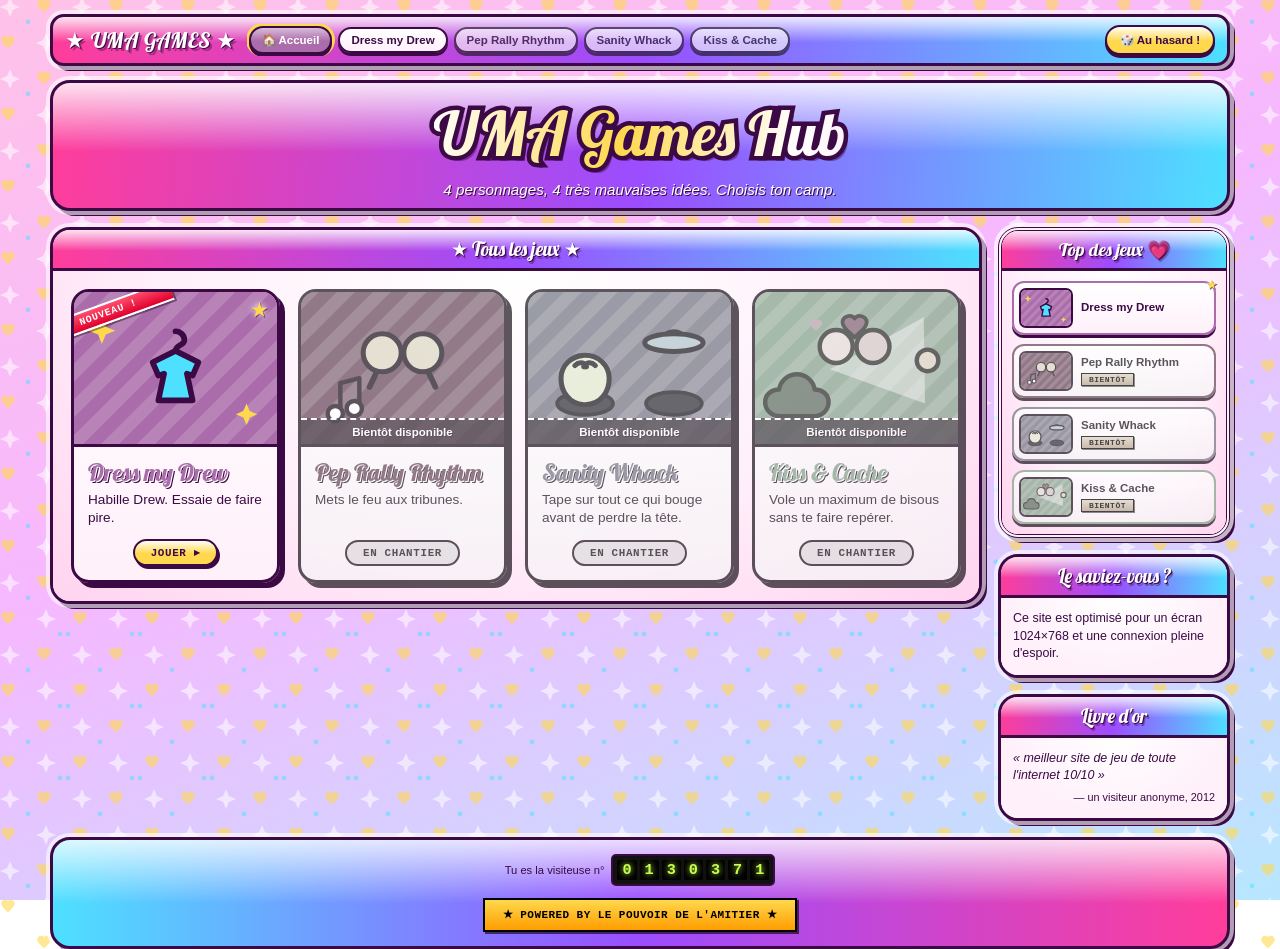
==== index.html @ 9990c2f5 "Construis le hub : portail, navbar, sidebar et DA commune - games-manifest.json à la racine : source" ====
<!DOCTYPE html>
<html lang="fr">
<head>
<meta charset="UTF-8" />
<meta name="viewport" content="width=device-width, initial-scale=1, viewport-fit=cover" />
<title>★ UMA Games Hub ★</title>
<link rel="icon" type="image/svg+xml" href="shared/vignettes/drew.svg" />
<link rel="preconnect" href="https://fonts.googleapis.com" />
<link rel="preconnect" href="https://fonts.gstatic.com" crossorigin />
<link href="https://fonts.googleapis.com/css2?family=Lobster&display=swap" rel="stylesheet" />
<!-- Même DA que les jeux : tout le mobilier vient de shared/ -->
<link rel="stylesheet" href="shared/style-tokens.css" />
<link rel="stylesheet" href="shared/components.css" />
<link rel="stylesheet" href="shared/navbar.css" />
<link rel="stylesheet" href="shared/sidebar.css" />
<link rel="stylesheet" href="style-hub.css" />
</head>
<body>
  <div id="sparkles" aria-hidden="true"></div>

  <!-- Barre de navigation permanente, commune au hub et aux jeux -->
  <div id="navbar"></div>

  <div class="portail">
    <header class="banner portail-hero">
      <h1 class="wordart" data-text="UMA Games Hub"><span>UMA Games Hub</span></h1>
      <p class="tagline">4 personnages, 4 très mauvaises idées. Choisis ton camp.</p>
    </header>

    <div class="portail-corps">
      <main class="portail-principal">
        <section class="bloc">
          <h2 class="bloc-titre">★ Tous les jeux ★</h2>
          <div id="grille-jeux" class="grille-jeux" aria-busy="true">
            <p class="chargement">Chargement des jeux…</p>
          </div>
        </section>
      </main>

      <aside class="portail-cote">
        <!-- Même composant que la colonne des pages de jeu, titre différent -->
        <div id="top-jeux"></div>

        <section class="bloc widget">
          <h2 class="bloc-titre">Le saviez-vous ?</h2>
          <p class="widget-texte" id="anecdote">…</p>
        </section>

        <section class="bloc widget widget-livre-dor">
          <h2 class="bloc-titre">Livre d'or</h2>
          <p class="widget-texte">
            « meilleur site de jeu de toute l'internet 10/10 »<br />
            <span class="widget-signature">— un visiteur anonyme, 2012</span>
          </p>
        </section>
      </aside>
    </div>

    <footer class="portail-pied">
      <div class="footer-compteur">
        <span class="counter-label">Tu es la visiteuse n°</span>
        <span id="counter" class="counter" aria-label="compteur de visites"
              data-cle="uma_hub_visites" data-base="130370" data-chiffres="7"></span>
      </div>
      <div class="badges" aria-hidden="true">
        <span class="badge">★ POWERED BY LE POUVOIR DE L'AMITIER ★</span>
      </div>
    </footer>
  </div>

  <script src="shared/sparkle.js"></script>
  <script src="shared/navbar.js"></script>
  <script src="shared/sidebar.js"></script>
  <script>
    renderNavbar(null, "navbar");
    renderSidebar(null, "top-jeux", { titre: "Top des jeux 💗", retour: false });
  </script>
<script>
/* Le hub ne connaît aucun jeu en dur : tout vient de games-manifest.json,
   la source unique de vérité partagée avec la navbar et la sidebar. */
(function () {
  "use strict";

  const grille = document.getElementById("grille-jeux");

  fetch("games-manifest.json")
    .then((r) => {
      if (!r.ok) throw new Error("HTTP " + r.status);
      return r.json();
    })
    .then(afficheJeux)
    .catch((err) => {
      console.error("[hub] manifest illisible :", err);
      grille.innerHTML =
        '<p class="chargement">Impossible de charger la liste des jeux. ' +
        "Sers le dossier avec un serveur local (python3 -m http.server).</p>";
      grille.removeAttribute("aria-busy");
    });

  function afficheJeux(jeux) {
    grille.innerHTML = "";
    grille.removeAttribute("aria-busy");
    jeux.forEach((jeu, i) => grille.appendChild(carte(jeu, i)));
  }

  function carte(jeu, index) {
    const dispo = jeu.statut === "disponible" && jeu.url;

    /* Un jeu disponible est un lien, un jeu à venir ne l'est pas : pas de href
       bidon ni de clic à intercepter, le navigateur fait le travail. */
    const el = document.createElement(dispo ? "a" : "div");
    el.className = "carte-jeu" + (dispo ? "" : " bientot");
    el.style.setProperty("--accent", jeu.couleur);
    if (dispo) {
      el.href = jeu.url;
    } else {
      el.setAttribute("aria-disabled", "true");
    }

    const cadre = document.createElement("div");
    cadre.className = "carte-vignette";

    const img = document.createElement("img");
    img.src = jeu.vignette;
    img.alt = "";
    img.loading = "lazy";
    cadre.appendChild(img);

    if (dispo) {
      const neuf = document.createElement("span");
      neuf.className = "badge-nouveau";
      neuf.textContent = "NOUVEAU !";
      cadre.appendChild(neuf);
    } else {
      const bientot = document.createElement("span");
      bientot.className = "badge-bientot";
      bientot.textContent = "Bientôt disponible";
      cadre.appendChild(bientot);
    }

    /* Étoiles clignotantes, décalées d'une carte à l'autre pour éviter
       l'effet « guirlande synchronisée ». */
    const etoile = document.createElement("span");
    etoile.className = "etoile";
    etoile.setAttribute("aria-hidden", "true");
    etoile.textContent = "★";
    etoile.style.animationDelay = index * 0.35 + "s";
    cadre.appendChild(etoile);

    const corps = document.createElement("div");
    corps.className = "carte-corps";

    const titre = document.createElement("h3");
    titre.className = "carte-titre";
    titre.textContent = jeu.titre;

    const desc = document.createElement("p");
    desc.className = "carte-desc";
    desc.textContent = jeu.description;

    const cta = document.createElement("span");
    cta.className = "carte-cta";
    cta.textContent = dispo ? "JOUER ▸" : "EN CHANTIER";

    corps.append(titre, desc, cta);
    el.append(cadre, corps);
    return el;
  }

  /* Petit gadget d'ambiance : une anecdote au hasard à chaque visite. */
  const ANECDOTES = [
    "Ce site est optimisé pour un écran 1024×768 et une connexion pleine d'espoir.",
    "Aucun aigle n'a été blessé pendant la fabrication de ce portail.",
    "Les 3 jeux en chantier arrivent bientôt. « Bientôt » est une notion souple.",
    "Astuce : le bouton « Au hasard ! » ne t'enverra jamais vers un jeu pas fini.",
    "Meilleur score du staff : personne ne s'en souvient, mais c'était énorme.",
  ];
  document.getElementById("anecdote").textContent =
    ANECDOTES[Math.floor(Math.random() * ANECDOTES.length)];
})();
</script>
</body>
</html>
---- shared/style-tokens.css ----
/* =========================================================
   DA commune du portail — variables partagées
   La référence visuelle est le jeu de Drew (« jeux de filles » 2012 :
   dégradés flashy, encre violette, ombres portées dures, Comic Sans).
   Tout le hub et tous les jeux partent de ces valeurs ; un jeu ne
   redéfinit ici que son --accent, via une classe sur <body>.
   ========================================================= */

:root {
  /* Couleurs d'accent par personnage (reprises du LORE.md) */
  --accent-drew: #aa6caa;
  --accent-glinda: #e91e8c;
  --accent-eoghan: #00d435;
  --accent-elias: #6672d0;

  /* Accent par défaut (thème neutre du hub) */
  --accent: var(--accent-drew);

  /* --- Palette rétro 2012 commune -------------------------------------- */
  --bonbon: #ff3d9a;        /* rose bonbon, couleur signature */
  --bonbon-clair: #ff8ac4;
  --barbe: #ffd3ef;         /* barbe à papa */
  --lilas: #9b4dff;
  --lilas-clair: #c9a3ff;
  --piscine: #4de0ff;
  --citron: #c6ff4d;
  --or: #ffd84d;
  --encre-clair: #5c1c6b;

  /* Rôles génériques : c'est ce que les composants partagés utilisent */
  --text-color: #3b0a45;    /* l'encre violette de tous les traits */
  --shadow-color: #3b0a45;
  --panel-bg: #fff0fa;      /* fond des panneaux, rose très pâle */
  --page-bg: linear-gradient(160deg, #ffc2e8 0%, #f6b8ff 45%, #b8e7ff 100%);

  /* Typo */
  --font-title: "Comic Sans MS", "Comic Sans", "Chalkboard SE", cursive, sans-serif;
  --font-deco: "Lobster", "Segoe Script", "Brush Script MT", cursive;
  --font-chiffres: "Courier New", Courier, monospace;

  /* Rythme visuel */
  --radius-panel: 18px;
  --radius-button: 999px;
  --border-thick: 3px;
  --trait: var(--border-thick) solid var(--text-color);
  --ombre-dure: 5px 5px 0 var(--shadow-color);
}

/* Chaque page de jeu surcharge juste --accent (et éventuellement le fond)
   en ajoutant une classe sur <body>, ex: <body class="theme-glinda"> */
body.theme-drew   { --accent: var(--accent-drew); }
body.theme-glinda { --accent: var(--accent-glinda); }
body.theme-eoghan { --accent: var(--accent-eoghan); }
body.theme-elias  { --accent: var(--accent-elias); }
---- shared/components.css ----
/* =========================================================
   Composants partagés du portail — À importer APRÈS style-tokens.css
   ---------------------------------------------------------
   Le « mobilier » commun au hub et à tous les jeux, repris tel quel de
   l'habillage du jeu de Drew pour que tout le portail ait la même DA :
   papier peint animé, cadre .shell, bandeau + titre WordArt, boutons,
   pied de page avec compteur, traînée de paillettes.

   Un jeu ne redéfinit ici que ce qui lui est propre (sa scène, ses
   animations) dans son style.css, chargé après ce fichier.
   ========================================================= */

* { box-sizing: border-box; }

html, body { height: 100%; }

body {
  margin: 0;
  padding: 14px 12px 28px;
  font-family: var(--font-title);
  font-size: 15px;
  color: var(--text-color);
  background: var(--page-bg) fixed;
}

/* Papier peint étoiles + cœurs, sur son propre calque : il glisse en
   transform (composité par le GPU) plutôt qu'en background-position,
   sinon toute la page se repeint à chaque frame. */
body::before {
  content: "";
  position: fixed;
  inset: -80px;
  z-index: -1;
  background-image:
    url("data:image/svg+xml,%3Csvg xmlns='http://www.w3.org/2000/svg' width='72' height='72' viewBox='0 0 72 72'%3E%3Cg fill='%23ffffff' opacity='.55'%3E%3Cpath d='M18 5l2.9 7.1L28 15l-7.1 2.9L18 25l-2.9-7.1L8 15l7.1-2.9z'/%3E%3Cpath d='M54 41l2.9 7.1L64 51l-7.1 2.9L54 61l-2.9-7.1L44 51l7.1-2.9z'/%3E%3C/g%3E%3Cg fill='%23ffd84d' opacity='.6'%3E%3Cpath d='M52 9c2.2-2.7 6.8-1.1 6.8 2.3 0 3.4-4.5 6.8-6.8 9.1-2.3-2.3-6.8-5.7-6.8-9.1C45.2 7.9 49.8 6.3 52 9z'/%3E%3Cpath d='M16 45c2.2-2.7 6.8-1.1 6.8 2.3 0 3.4-4.5 6.8-6.8 9.1-2.3-2.3-6.8-5.7-6.8-9.1C9.2 43.9 13.8 42.3 16 45z'/%3E%3C/g%3E%3Cg fill='%234de0ff' opacity='.5'%3E%3Ccircle cx='36' cy='30' r='2.4'/%3E%3Ccircle cx='4' cy='66' r='2.4'/%3E%3Ccircle cx='68' cy='66' r='2.4'/%3E%3C/g%3E%3C/svg%3E");
  pointer-events: none;
  will-change: transform;
  animation: papierPeint 24s linear infinite;
}

@keyframes papierPeint {
  to { transform: translate3d(72px, 72px, 0); }
}

/* Le grand cadre de contenu, façon widget MySpace/Stardoll */
.shell {
  max-width: 1120px;
  margin: 0 auto;
  background: var(--panel-bg);
  border: 5px double var(--text-color);
  border-radius: 26px;
  box-shadow: 0 0 0 6px rgba(255, 255, 255, 0.7), 10px 12px 0 rgba(59, 10, 69, 0.35);
  overflow: hidden;
}

/* =========================================================
   Bandeau + titre WordArt
   ========================================================= */

header,
.banner {
  text-align: center;
  padding: 12px 16px 10px;
  background:
    linear-gradient(180deg, rgba(255, 255, 255, 0.85), rgba(255, 255, 255, 0) 55%),
    linear-gradient(95deg, var(--bonbon) 0%, var(--lilas) 50%, var(--piscine) 100%);
  border-bottom: var(--trait);
}

/* Titre « WordArt » : remplissage doré animé, contour et ombre portée.
   Le balisage attendu est :
   <h1 class="wordart" data-text="Titre"><span>Titre</span></h1>
   — le ::before porte le contour, le <span> le dégradé qui défile. */
.wordart {
  position: relative;
  margin: 0 0 10px;
  font-family: var(--font-deco);
  font-weight: 400;
  font-size: clamp(2rem, 6.5vw, 3.8rem);
  /* Le contour épais déborde du bloc de texte : on lui laisse la place. */
  line-height: 1.25;
}

.wordart::before {
  content: attr(data-text);
  position: absolute;
  inset: 0;
  color: #fff;
  -webkit-text-stroke: clamp(5px, 1.6vw, 9px) var(--text-color);
  text-shadow: 4px 5px 0 rgba(59, 10, 69, 0.45);
}

.wordart span {
  position: relative;
  background: linear-gradient(100deg, #fff 0%, var(--or) 18%, #fff 34%, var(--barbe) 50%, var(--or) 66%, #fff 82%, var(--or) 100%);
  background-size: 260% 100%;
  -webkit-background-clip: text;
  background-clip: text;
  color: transparent;
  animation: brillance 5s linear infinite;
}

@keyframes brillance {
  to { background-position: -260% 0; }
}

.tagline {
  margin: 0;
  font-style: italic;
  font-size: clamp(0.75rem, 2.4vw, 0.95rem);
  color: #fff;
  text-shadow: 1px 1px 0 var(--text-color);
}

/* =========================================================
   Panneaux et boutons
   ========================================================= */

.panel {
  background: var(--panel-bg);
  border: var(--border-thick) solid var(--accent);
  border-radius: var(--radius-panel);
  padding: 16px;
  box-shadow: var(--ombre-dure);
}

.fun-btn {
  font-family: inherit;
  font-weight: bold;
  padding: 8px 14px;
  border: var(--trait);
  border-radius: var(--radius-button);
  background: linear-gradient(180deg, rgba(255, 255, 255, 0.95), rgba(255, 255, 255, 0) 55%), var(--barbe);
  color: var(--text-color);
  cursor: pointer;
  box-shadow: 3px 4px 0 var(--shadow-color);
}

.fun-btn:hover {
  transform: translate(-1px, -2px);
  box-shadow: 4px 6px 0 var(--shadow-color);
  filter: saturate(1.3);
}

.fun-btn.primary {
  background: linear-gradient(180deg, rgba(255, 255, 255, 0.95), rgba(255, 255, 255, 0) 55%), var(--or);
}

.tab-btn {
  font-family: inherit;
  font-weight: bold;
  padding: 6px 10px;
  border: 2px solid var(--text-color);
  border-radius: 12px;
  background: linear-gradient(180deg, var(--piscine), #1aa6cc);
  color: #fff;
  cursor: pointer;
  font-size: 0.85rem;
}

.tab-btn.active {
  background: linear-gradient(180deg, var(--bonbon-clair), var(--bonbon));
  color: #fff;
}

:focus-visible {
  outline: 4px solid var(--lilas);
  outline-offset: 3px;
}

/* =========================================================
   Pied de page : compteur de visites factice + badge d'époque
   ========================================================= */

footer {
  text-align: center;
  padding: 14px;
  border-top: var(--trait);
  background:
    linear-gradient(180deg, rgba(255, 255, 255, 0.8), rgba(255, 255, 255, 0) 60%),
    linear-gradient(90deg, var(--piscine), var(--lilas), var(--bonbon));
}

.footer-compteur {
  display: flex;
  align-items: center;
  justify-content: center;
  flex-wrap: wrap;
  gap: 7px;
}

.counter-label { font-size: 0.7rem; }

.counter {
  display: inline-flex;
  gap: 3px;
  padding: 4px;
  background: #111;
  border: 2px solid var(--text-color);
  border-radius: 5px;
}

.counter span {
  font-family: var(--font-chiffres);
  font-size: 0.95rem;
  font-weight: bold;
  color: var(--citron);
  background: #000;
  padding: 1px 5px;
  border-radius: 2px;
  text-shadow: 0 0 6px var(--citron);
}

.badges {
  display: flex;
  justify-content: center;
  margin-top: 12px;
}

/* Un seul badge, et lisible : les trois anciens 88×31 en police 7 px ne se
   déchiffraient qu'à la loupe. On garde le style bouton d'époque, mais la
   largeur suit le texte au lieu de l'écraser. */
.badge {
  padding: 7px 18px;
  font-family: var(--font-chiffres);
  font-size: 11px;
  font-weight: bold;
  line-height: 1.5;
  letter-spacing: 0.04em;
  text-align: center;
  white-space: nowrap;
  color: #000;
  background: linear-gradient(180deg, var(--or), #ff9d00);
  border: 2px solid #000;
  box-shadow: 2px 2px 0 rgba(0, 0, 0, 0.6);
}

/* =========================================================
   Paillettes du curseur (élément signature, cf. shared/sparkle.js)
   ========================================================= */

#sparkles {
  position: fixed;
  inset: 0;
  pointer-events: none;
  z-index: 9999;
}

.paillette {
  position: absolute;
  font-size: 14px;
  will-change: transform, opacity;
  animation: tombe 900ms ease-out forwards;
}

@keyframes tombe {
  0%   { opacity: 1; transform: translate(-50%, -50%) scale(1) rotate(0deg); }
  100% { opacity: 0; transform: translate(-50%, 34px) scale(0.25) rotate(160deg); }
}

/* =========================================================
   Écrans étroits
   ========================================================= */

@media (max-width: 860px) {
  body { padding: 8px 6px 16px; }
  .shell { border-radius: 18px; border-width: 4px; }
  header,
  .banner { padding-top: 10px; }
}

@media (max-width: 460px) {
  .badge { padding: 6px 12px; font-size: 10px; }
}

/* =========================================================
   Confort : on coupe tout ce qui bouge si l'OS le demande
   ========================================================= */

@media (prefers-reduced-motion: reduce) {
  *, *::before, *::after {
    animation: none !important;
    transition: none !important;
  }
  #sparkles { display: none; }
}
---- shared/navbar.css ----
/* =========================================================
   Barre de navigation permanente — habillage partagé
   À importer APRÈS shared/components.css.
   Même DA que le reste du portail : dégradé bonbon/lilas/piscine,
   filet d'encre, onglets à ombre dure.
   ========================================================= */

.navbar {
  position: sticky;
  top: 0;
  z-index: 500;
  display: flex;
  align-items: center;
  flex-wrap: wrap;
  gap: 10px;
  margin: 0 auto 14px;
  padding: 7px 12px;
  max-width: 1180px;
  font-family: var(--font-title);
  background:
    linear-gradient(180deg, rgba(255, 255, 255, 0.85), rgba(255, 255, 255, 0) 55%),
    linear-gradient(95deg, var(--bonbon) 0%, var(--lilas) 50%, var(--piscine) 100%);
  border: var(--trait);
  border-radius: 14px;
  box-shadow: 0 0 0 4px rgba(255, 255, 255, 0.6), var(--ombre-dure);
}

.navbar-marque {
  flex: 0 0 auto;
  font-family: var(--font-deco);
  font-size: 1.35rem;
  line-height: 1;
  letter-spacing: 0.02em;
  text-decoration: none;
  color: #fff;
  text-shadow: 1px 1px 0 var(--text-color), 3px 3px 0 rgba(59, 10, 69, 0.4);
}

.navbar-marque:hover { filter: brightness(1.12); }

.navbar-liens {
  flex: 1 1 auto;
  display: flex;
  align-items: center;
  gap: 6px;
  overflow-x: auto;
  overscroll-behavior-x: contain;
  padding: 2px;
}

/* Un onglet = une pastille blanche à ombre dure ; l'onglet courant prend la
   couleur du perso via --accent, posé par navbar.js. */
.navbar-lien {
  flex: 0 0 auto;
  padding: 5px 11px;
  font-size: 0.72rem;
  font-weight: bold;
  white-space: nowrap;
  text-decoration: none;
  color: var(--text-color);
  background: linear-gradient(180deg, #fff, var(--panel-bg));
  border: 2px solid var(--text-color);
  border-radius: 999px;
  box-shadow: 0 3px 0 var(--shadow-color);
  transition: transform 0.1s ease, box-shadow 0.1s ease, filter 0.1s ease;
}

a.navbar-lien:hover,
a.navbar-lien:focus-visible {
  transform: translateY(-2px);
  box-shadow: 0 5px 0 var(--shadow-color);
  filter: saturate(1.3);
}

.navbar-lien.actif {
  color: #fff;
  background: linear-gradient(180deg, rgba(255, 255, 255, 0.55), rgba(255, 255, 255, 0) 55%), var(--accent);
  box-shadow: 0 3px 0 var(--shadow-color), 0 0 0 3px var(--or);
}

.navbar-lien.bientot {
  filter: grayscale(0.9);
  opacity: 0.65;
  cursor: not-allowed;
}

.navbar-hasard {
  flex: 0 0 auto;
  padding: 6px 13px;
  font-family: var(--font-title);
  font-size: 0.72rem;
  font-weight: bold;
  color: var(--text-color);
  background: linear-gradient(180deg, rgba(255, 255, 255, 0.95), rgba(255, 255, 255, 0) 55%), var(--or);
  border: 2px solid var(--text-color);
  border-radius: 999px;
  box-shadow: 0 3px 0 var(--shadow-color);
  cursor: pointer;
  transition: transform 0.1s ease, box-shadow 0.1s ease, filter 0.1s ease;
}

.navbar-hasard:hover {
  transform: translateY(-2px) rotate(-2deg);
  box-shadow: 0 5px 0 var(--shadow-color);
  filter: saturate(1.4);
}

.navbar-hasard:active {
  transform: translateY(1px);
  box-shadow: 0 1px 0 var(--shadow-color);
}

@media (max-width: 720px) {
  .navbar { gap: 7px; padding: 6px 8px; }
  .navbar-marque { font-size: 1.1rem; }
  .navbar-lien { font-size: 0.66rem; padding: 4px 9px; }
  .navbar-hasard { font-size: 0.66rem; padding: 5px 10px; }
}

@media (prefers-reduced-motion: reduce) {
  .navbar-lien,
  .navbar-hasard { transition: none; }
}
---- shared/sidebar.css ----
/* =========================================================
   Sidebar « Tu aimeras aussi... » — habillage partagé
   À importer APRÈS shared/components.css.
   Même DA que le reste du portail : cadre à double filet, bandeau en
   dégradé bonbon/lilas/piscine, titre WordArt, tuiles à ombre dure.
   Les couleurs, polices et ombres viennent toutes de style-tokens.css ;
   chaque item pose en plus sa propre --accent (couleur du perso).
   ========================================================= */

.sidebar-autres {
  overflow: hidden;
  font-family: var(--font-title);
  color: var(--text-color);
  background: var(--panel-bg);
  border: 4px double var(--text-color);
  border-radius: 20px;
  box-shadow: 0 0 0 4px rgba(255, 255, 255, 0.7), var(--ombre-dure);
}

/* Petit bandeau, comme celui des pages de jeu en miniature */
.sidebar-titre {
  margin: 0;
  padding: 8px 10px 7px;
  text-align: center;
  font-family: var(--font-deco);
  font-weight: 400;
  font-size: 1.15rem;
  line-height: 1.2;
  color: #fff;
  text-shadow: 1px 1px 0 var(--text-color), 2px 3px 0 rgba(59, 10, 69, 0.4);
  background:
    linear-gradient(180deg, rgba(255, 255, 255, 0.85), rgba(255, 255, 255, 0) 55%),
    linear-gradient(95deg, var(--bonbon) 0%, var(--lilas) 50%, var(--piscine) 100%);
  border-bottom: var(--trait);
}

.sidebar-liste {
  list-style: none;
  margin: 0;
  padding: 10px;
  display: flex;
  flex-direction: column;
  gap: 9px;
  background: radial-gradient(ellipse at 50% 0%, #fff 0%, var(--panel-bg) 60%, var(--barbe) 100%);
}

/* Une tuile de jeu, cousine des tuiles de la garde-robe de Drew */
.sidebar-lien {
  position: relative;
  display: flex;
  align-items: center;
  gap: 8px;
  padding: 5px;
  text-decoration: none;
  color: inherit;
  background: linear-gradient(180deg, #fff, var(--panel-bg));
  border: 2px solid var(--accent);
  border-radius: 12px;
  box-shadow: 0 3px 0 var(--shadow-color);
  transition: transform 0.12s ease, box-shadow 0.12s ease, filter 0.12s ease;
}

a.sidebar-lien:hover,
a.sidebar-lien:focus-visible {
  transform: translateY(-3px) rotate(-1.5deg);
  box-shadow: 0 6px 0 var(--shadow-color);
  filter: saturate(1.3);
}

/* L'étoile qui pétille sur les jeux jouables, comme sur le hub */
a.sidebar-lien::after {
  content: "★";
  position: absolute;
  top: -6px;
  right: -4px;
  font-size: 0.8rem;
  color: var(--or);
  text-shadow: 0 0 5px #fff, 1px 1px 0 var(--text-color);
}

.sidebar-vignette {
  flex: 0 0 auto;
  width: 54px;
  height: 40px;
  object-fit: cover;
  border: 2px solid var(--text-color);
  border-radius: 7px;
}

.sidebar-texte {
  min-width: 0;
  display: flex;
  flex-direction: column;
  gap: 3px;
}

.sidebar-nom {
  font-size: 0.72rem;
  font-weight: bold;
  line-height: 1.2;
}

/* Badge « Bientôt » façon bouton doré d'époque */
.sidebar-badge {
  align-self: flex-start;
  padding: 1px 7px;
  font-family: var(--font-chiffres);
  font-size: 0.5rem;
  font-weight: bold;
  letter-spacing: 0.06em;
  text-transform: uppercase;
  color: #000;
  background: linear-gradient(180deg, var(--or), #ff9d00);
  border: 1px solid #000;
  box-shadow: 1px 1px 0 rgba(0, 0, 0, 0.6);
}

.sidebar-item.bientot {
  filter: grayscale(0.85);
  opacity: 0.72;
  cursor: not-allowed;
}

/* Retour au hub : petit bouton pilule, comme les boutons du portail */
.sidebar-retour {
  display: block;
  margin: 0;
  padding: 8px 10px 10px;
  text-align: center;
  text-decoration: none;
  font-size: 0.62rem;
  font-weight: bold;
  letter-spacing: 0.04em;
  text-transform: uppercase;
  color: var(--text-color);
  background:
    linear-gradient(180deg, rgba(255, 255, 255, 0.8), rgba(255, 255, 255, 0) 60%),
    linear-gradient(90deg, var(--piscine), var(--lilas), var(--bonbon));
  border-top: var(--trait);
  text-shadow: 1px 1px 0 rgba(255, 255, 255, 0.6);
}

.sidebar-retour:hover { filter: saturate(1.4); }

@media (prefers-reduced-motion: reduce) {
  .sidebar-lien { transition: none; }
}
---- style-hub.css ----
/* =========================================================
   UMA Games Hub — page d'accueil (portail)
   À charger APRÈS shared/style-tokens.css, components.css, navbar.css
   et sidebar.css : papier peint, bandeau WordArt, pied de page, navbar,
   colonne de jeux et paillettes viennent de là — c'est la DA du jeu de Drew.

   Structure façon portail de jeux 2012 :
     navbar permanente
     ├── bandeau du site
     ├── colonne principale (blocs de jeux)  +  colonne de droite (widgets)
     └── pied de page
   Le cadre .shell de components.css, lui, reste le conteneur des pages de
   jeu : le hub a sa propre mise en boîtes.
   ========================================================= */

.portail {
  max-width: 1180px;
  margin: 0 auto;
}

/* --- Bandeau du site : même dégradé que les jeux, mais en boîte --- */
.portail-hero {
  border: var(--trait);
  border-radius: 20px;
  box-shadow: 0 0 0 4px rgba(255, 255, 255, 0.6), var(--ombre-dure);
  margin-bottom: 16px;
}

/* --- Les deux colonnes du portail --- */
.portail-corps {
  display: flex;
  align-items: flex-start;
  gap: 16px;
}

.portail-principal {
  flex: 1 1 auto;
  min-width: 0;
}

.portail-cote {
  flex: 0 0 232px;
  display: flex;
  flex-direction: column;
  gap: 16px;
}

/* --- Une boîte de contenu, l'unité de base du portail --- */
.bloc {
  overflow: hidden;
  background: var(--panel-bg);
  border: var(--trait);
  border-radius: 20px;
  box-shadow: 0 0 0 4px rgba(255, 255, 255, 0.6), var(--ombre-dure);
}

.bloc-titre {
  margin: 0;
  padding: 8px 12px 7px;
  text-align: center;
  font-family: var(--font-deco);
  font-weight: 400;
  font-size: 1.2rem;
  line-height: 1.2;
  color: #fff;
  text-shadow: 1px 1px 0 var(--text-color), 2px 3px 0 rgba(59, 10, 69, 0.4);
  background:
    linear-gradient(180deg, rgba(255, 255, 255, 0.85), rgba(255, 255, 255, 0) 55%),
    linear-gradient(95deg, var(--bonbon) 0%, var(--lilas) 50%, var(--piscine) 100%);
  border-bottom: var(--trait);
}

.widget-texte {
  margin: 0;
  padding: 12px;
  font-size: 0.78rem;
  line-height: 1.4;
  background: radial-gradient(ellipse at 50% 0%, #fff 0%, var(--panel-bg) 70%);
}

.widget-livre-dor .widget-texte { font-style: italic; }

.widget-signature {
  display: block;
  margin-top: 6px;
  font-size: 0.68rem;
  font-style: normal;
  text-align: right;
}

/* --- La grille de jeux --- */
.grille-jeux {
  display: grid;
  grid-template-columns: repeat(auto-fit, minmax(200px, 1fr));
  gap: 18px;
  padding: 18px;
  background: radial-gradient(ellipse at 50% 0%, #fff 0%, var(--panel-bg) 55%, var(--barbe) 100%);
}

.chargement {
  grid-column: 1 / -1;
  text-align: center;
  font-style: italic;
}

/* --- Une carte de jeu -------------------------------------------------
   La couleur d'accent est posée carte par carte en variable inline
   (--accent) depuis games-manifest.json : les règles ci-dessous n'ont donc
   jamais à connaître les personnages. */
.carte-jeu {
  display: flex;
  flex-direction: column;
  overflow: hidden;
  text-decoration: none;
  color: var(--text-color);
  background: linear-gradient(180deg, #fff, var(--panel-bg));
  border: var(--trait);
  border-radius: var(--radius-panel);
  box-shadow: var(--ombre-dure);
  transition: transform 0.12s ease, box-shadow 0.12s ease, filter 0.12s ease;
}

a.carte-jeu:hover,
a.carte-jeu:focus-visible {
  transform: translate(-2px, -3px) rotate(-1deg);
  box-shadow: 7px 8px 0 var(--shadow-color);
  filter: saturate(1.2);
}

.carte-vignette {
  position: relative;
  aspect-ratio: 4 / 3;
  background: var(--accent);
  border-bottom: var(--trait);
}

.carte-vignette img {
  display: block;
  width: 100%;
  height: 100%;
  object-fit: cover;
}

/* Étiquette « NOUVEAU ! » en biais dans le coin, comme sur les portails
   de jeux de l'époque. */
.badge-nouveau {
  position: absolute;
  top: 10px;
  left: -32px;
  padding: 3px 36px;
  font-family: var(--font-chiffres);
  font-size: 0.62rem;
  font-weight: bold;
  letter-spacing: 0.08em;
  color: #fff;
  background: linear-gradient(180deg, #ff4d6d, #e0002b);
  border-top: 2px solid #fff;
  border-bottom: 2px solid #fff;
  transform: rotate(-20deg);
  box-shadow: 2px 2px 0 rgba(0, 0, 0, 0.4);
}

.badge-bientot {
  position: absolute;
  inset: auto 0 0 0;
  padding: 6px;
  text-align: center;
  font-size: 0.72rem;
  font-weight: bold;
  color: #fff;
  text-shadow: 1px 1px 0 var(--text-color);
  background: rgba(59, 10, 69, 0.72);
  border-top: 2px dashed #fff;
}

.etoile {
  position: absolute;
  top: 6px;
  right: 8px;
  font-size: 1.3rem;
  color: var(--or);
  text-shadow: 0 0 6px #fff, 1px 1px 0 var(--text-color);
  animation: scintille 1.1s steps(2, end) infinite;
}

@keyframes scintille {
  50% { opacity: 0.15; transform: scale(0.8) rotate(20deg); }
}

.carte-corps {
  flex: 1 1 auto;
  display: flex;
  flex-direction: column;
  padding: 12px 14px 14px;
}

.carte-titre {
  margin: 0 0 5px;
  font-family: var(--font-deco);
  font-weight: 400;
  font-size: 1.5rem;
  line-height: 1.1;
  color: var(--accent);
  text-shadow: 1px 1px 0 #fff, 2px 2px 0 var(--text-color);
}

.carte-desc {
  flex: 1 1 auto;
  margin: 0 0 12px;
  font-size: 0.85rem;
  line-height: 1.35;
}

/* Faux bouton : la carte entière est le lien, mais l'œil de 2012 veut
   un bouton à cliquer. */
.carte-cta {
  align-self: center;
  padding: 5px 16px;
  font-family: var(--font-chiffres);
  font-size: 0.68rem;
  font-weight: bold;
  letter-spacing: 0.06em;
  color: var(--text-color);
  background: linear-gradient(180deg, rgba(255, 255, 255, 0.95), rgba(255, 255, 255, 0) 55%), var(--or);
  border: 2px solid var(--text-color);
  border-radius: var(--radius-button);
  box-shadow: 2px 3px 0 var(--shadow-color);
}

a.carte-jeu:hover .carte-cta {
  background: linear-gradient(180deg, rgba(255, 255, 255, 0.95), rgba(255, 255, 255, 0) 55%), var(--citron);
}

/* --- Jeu pas encore disponible : visible mais clairement hors service --- */
.carte-jeu.bientot {
  filter: grayscale(0.85);
  opacity: 0.72;
  cursor: not-allowed;
}

.carte-jeu.bientot .etoile { display: none; }

.carte-jeu.bientot .carte-cta {
  background: #ddd;
  box-shadow: none;
}

/* --- Pied de page du portail : en boîte, comme les autres blocs --- */
.portail-pied {
  margin-top: 16px;
  border: var(--trait);
  border-radius: 20px;
  box-shadow: 0 0 0 4px rgba(255, 255, 255, 0.6), var(--ombre-dure);
}

/* =========================================================
   Écrans étroits : la colonne de droite passe sous les jeux
   ========================================================= */

@media (max-width: 900px) {
  .portail-corps { flex-direction: column; }

  .portail-cote {
    flex: 0 0 auto;
    width: 100%;
    flex-direction: row;
    flex-wrap: wrap;
  }

  .portail-cote > * { flex: 1 1 240px; }

  /* Le top des jeux s'étale en ligne plutôt qu'en colonne étroite */
  .portail-cote .sidebar-liste { flex-direction: row; flex-wrap: wrap; }
  .portail-cote .sidebar-item { flex: 1 1 180px; }
}

@media (max-width: 460px) {
  .grille-jeux { gap: 12px; padding: 12px; }
}
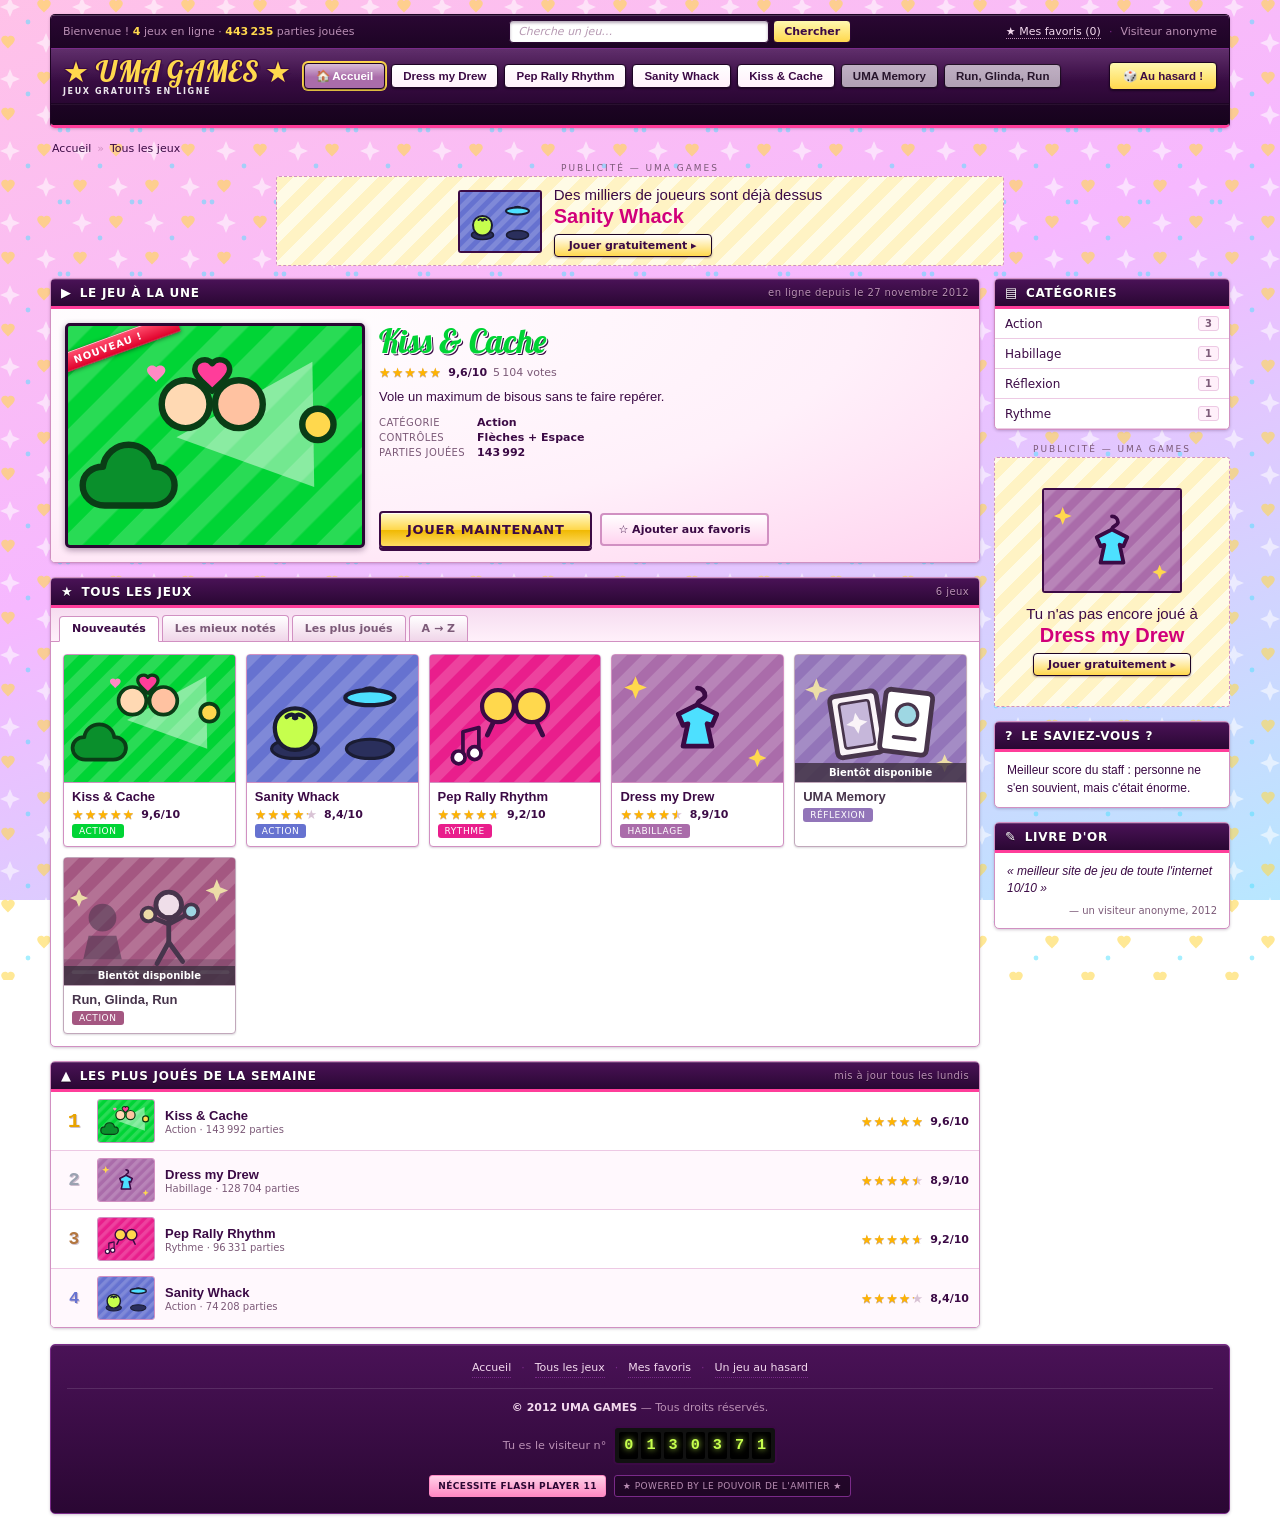
==== commit 29907197: "Habille le site en portail de jeux Flash de 2012 Le site n'avait pas de coque : tout portait le même" ====
--- a/index.html
+++ b/index.html
@@ -3,7 +3,7 @@
 <head>
 <meta charset="UTF-8" />
 <meta name="viewport" content="width=device-width, initial-scale=1, viewport-fit=cover" />
-<title>★ UMA Games Hub ★</title>
+<title>★ UMA Games — Jeux gratuits en ligne ★</title>
 <link rel="icon" type="image/svg+xml" href="shared/vignettes/drew.svg" />
 <link rel="preconnect" href="https://fonts.googleapis.com" />
 <link rel="preconnect" href="https://fonts.gstatic.com" crossorigin />
@@ -13,41 +13,97 @@
 <link rel="stylesheet" href="shared/components.css" />
 <link rel="stylesheet" href="shared/navbar.css" />
 <link rel="stylesheet" href="shared/sidebar.css" />
+<link rel="stylesheet" href="shared/portail.css" />
 <link rel="stylesheet" href="style-hub.css" />
 </head>
 <body>
   <div id="sparkles" aria-hidden="true"></div>
 
-  <!-- Barre de navigation permanente, commune au hub et aux jeux -->
+  <!-- En-tête du portail : barre de service, navigation, annonces -->
   <div id="navbar"></div>
 
   <div class="portail">
-    <header class="banner portail-hero">
-      <h1 class="wordart" data-text="UMA Games Hub"><span>UMA Games Hub</span></h1>
-      <p class="tagline">4 personnages, 4 très mauvaises idées. Choisis ton camp.</p>
-    </header>
+    <nav class="fil-ariane" aria-label="Fil d'Ariane">
+      <span class="fil-actuel">Accueil</span>
+      <span class="fil-sep">»</span>
+      <span class="fil-actuel">Tous les jeux</span>
+    </nav>
+
+    <!-- Réclame maison, format bannière : remplie depuis le manifest -->
+    <div class="pub pub-banniere" id="pub-haut"></div>
 
     <div class="portail-corps">
       <main class="portail-principal">
+
+        <!-- ---------- Le jeu à la une ---------- -->
+        <section class="bloc bloc-une" id="bloc-une" hidden>
+          <h2 class="rubrique">
+            <span class="rubrique-icone" aria-hidden="true">▶</span>
+            Le jeu à la une
+            <span class="rubrique-info" id="une-date"></span>
+          </h2>
+          <div class="une" id="une"></div>
+        </section>
+
+        <!-- ---------- La grille ---------- -->
         <section class="bloc">
-          <h2 class="bloc-titre">★ Tous les jeux ★</h2>
+          <h2 class="rubrique">
+            <span class="rubrique-icone" aria-hidden="true">★</span>
+            Tous les jeux
+            <span class="rubrique-info" id="grille-compte"></span>
+          </h2>
+
+          <div class="onglets-tri" role="tablist" aria-label="Trier les jeux">
+            <button class="onglet-tri actif" type="button" role="tab" data-tri="nouveaux">Nouveautés</button>
+            <button class="onglet-tri" type="button" role="tab" data-tri="notes">Les mieux notés</button>
+            <button class="onglet-tri" type="button" role="tab" data-tri="parties">Les plus joués</button>
+            <button class="onglet-tri" type="button" role="tab" data-tri="alpha">A → Z</button>
+          </div>
+
+          <p class="filtre-actif" id="filtre-actif" hidden></p>
+
           <div id="grille-jeux" class="grille-jeux" aria-busy="true">
             <p class="chargement">Chargement des jeux…</p>
           </div>
         </section>
+
+        <!-- ---------- Le classement ---------- -->
+        <section class="bloc" id="bloc-top" hidden>
+          <h2 class="rubrique">
+            <span class="rubrique-icone" aria-hidden="true">▲</span>
+            Les plus joués de la semaine
+            <span class="rubrique-info">mis à jour tous les lundis</span>
+          </h2>
+          <ol class="classement" id="classement"></ol>
+        </section>
       </main>
 
+      <!-- ---------- La colonne de droite ---------- -->
       <aside class="portail-cote">
-        <!-- Même composant que la colonne des pages de jeu, titre différent -->
-        <div id="top-jeux"></div>
-
-        <section class="bloc widget">
-          <h2 class="bloc-titre">Le saviez-vous ?</h2>
+        <section class="bloc" id="bloc-categories" hidden>
+          <h2 class="rubrique">
+            <span class="rubrique-icone" aria-hidden="true">▤</span>
+            Catégories
+          </h2>
+          <ul class="categories" id="categories"></ul>
+        </section>
+
+        <!-- Réclame maison, format pavé -->
+        <div class="pub pub-pave" id="pub-cote"></div>
+
+        <section class="bloc">
+          <h2 class="rubrique">
+            <span class="rubrique-icone" aria-hidden="true">?</span>
+            Le saviez-vous ?
+          </h2>
           <p class="widget-texte" id="anecdote">…</p>
         </section>
 
-        <section class="bloc widget widget-livre-dor">
-          <h2 class="bloc-titre">Livre d'or</h2>
+        <section class="bloc widget-livre-dor">
+          <h2 class="rubrique">
+            <span class="rubrique-icone" aria-hidden="true">✎</span>
+            Livre d'or
+          </h2>
           <p class="widget-texte">
             « meilleur site de jeu de toute l'internet 10/10 »<br />
             <span class="widget-signature">— un visiteur anonyme, 2012</span>
@@ -56,39 +112,81 @@
       </aside>
     </div>
 
-    <footer class="portail-pied">
+    <footer class="pied-portail">
+      <div class="pied-liens">
+        <a href="index.html">Accueil</a>
+        <span class="fil-sep">·</span>
+        <a href="index.html">Tous les jeux</a>
+        <span class="fil-sep">·</span>
+        <a href="index.html?favoris=1">Mes favoris</a>
+        <span class="fil-sep">·</span>
+        <a href="index.html" id="pied-hasard">Un jeu au hasard</a>
+      </div>
+
+      <p class="pied-mentions">
+        <strong>© 2012 UMA GAMES</strong> — Tous droits réservés.
+      </p>
+
       <div class="footer-compteur">
-        <span class="counter-label">Tu es la visiteuse n°</span>
+        <span class="counter-label">Tu es le visiteur n°</span>
         <span id="counter" class="counter" aria-label="compteur de visites"
               data-cle="uma_hub_visites" data-base="130370" data-chiffres="7"></span>
       </div>
-      <div class="badges" aria-hidden="true">
-        <span class="badge">★ POWERED BY LE POUVOIR DE L'AMITIER ★</span>
+
+      <div class="pied-badges" aria-hidden="true">
+        <span class="pied-badge badge-flash">Nécessite Flash Player 11</span>
+        <span class="pied-badge">★ Powered by le pouvoir de l'amitier ★</span>
       </div>
     </footer>
   </div>
 
+  <script src="shared/favoris.js"></script>
   <script src="shared/sparkle.js"></script>
   <script src="shared/navbar.js"></script>
-  <script src="shared/sidebar.js"></script>
+  <script src="shared/pub.js"></script>
   <script>
     renderNavbar(null, "navbar");
-    renderSidebar(null, "top-jeux", { titre: "Top des jeux 💗", retour: false });
+    renderPubs([["pub-haut", "banniere"], ["pub-cote", "pave"]]);
   </script>
 <script>
-/* Le hub ne connaît aucun jeu en dur : tout vient de games-manifest.json,
-   la source unique de vérité partagée avec la navbar et la sidebar. */
+/* =========================================================
+   Le hub ne connaît aucun jeu en dur : tout vient de
+   games-manifest.json, la source unique de vérité partagée avec
+   l'en-tête et la colonne des pages de jeu.
+   ========================================================= */
 (function () {
   "use strict";
 
   const grille = document.getElementById("grille-jeux");
+  const params = new URLSearchParams(location.search);
+
+  /* L'état des filtres vient de l'URL : la recherche de la barre de service
+     est un vrai formulaire GET, elle arrive donc ici avec ?q=. */
+  const etat = {
+    tri: "nouveaux",
+    q: (params.get("q") || "").trim(),
+    categorie: params.get("categorie") || "",
+    favoris: params.get("favoris") === "1",
+  };
+
+  let JEUX = [];
+
+  const nombre = (n) => Number(n || 0).toLocaleString("fr-FR");
+  const virgule = (n) => String(n).replace(".", ",");
+  const jouable = (j) => j.statut === "disponible" && j.url;
+
+  const DATE_FR = { day: "numeric", month: "long", year: "numeric" };
+  const enDate = (iso) => {
+    const d = new Date(iso + "T12:00:00");
+    return isNaN(d) ? iso : d.toLocaleDateString("fr-FR", DATE_FR);
+  };
 
   fetch("games-manifest.json")
     .then((r) => {
       if (!r.ok) throw new Error("HTTP " + r.status);
       return r.json();
     })
-    .then(afficheJeux)
+    .then(demarre)
     .catch((err) => {
       console.error("[hub] manifest illisible :", err);
       grille.innerHTML =
@@ -97,25 +195,231 @@
       grille.removeAttribute("aria-busy");
     });
 
-  function afficheJeux(jeux) {
+  function demarre(jeux) {
+    JEUX = jeux;
+    afficheUne();
+    afficheCategories();
+    afficheClassement();
+    brancheTri();
+    brancheHasardPied();
+    afficheGrille();
+  }
+
+  /* ---------------------------------------------------------
+     Cinq étoiles grises, cinq dorées rognées à la note.
+     --------------------------------------------------------- */
+  function etoiles(jeu, avecVotes) {
+    const note = document.createElement("span");
+    note.className = "notation";
+    note.title = virgule(jeu.note) + " sur 10";
+
+    const cinq = document.createElement("span");
+    cinq.className = "notation-etoiles";
+    const plein = document.createElement("i");
+    plein.style.width = (jeu.note / 10) * 100 + "%";
+    cinq.appendChild(plein);
+
+    const chiffre = document.createElement("span");
+    chiffre.className = "notation-chiffre";
+    chiffre.textContent = virgule(jeu.note) + "/10";
+
+    note.append(cinq, chiffre);
+
+    if (avecVotes) {
+      const votes = document.createElement("span");
+      votes.className = "notation-votes";
+      votes.textContent = nombre(jeu.votes) + " votes";
+      note.appendChild(votes);
+    }
+    return note;
+  }
+
+  /* ---------------------------------------------------------
+     Le jeu à la une : le dernier arrivé. Pas un choix arbitraire —
+     c'est ce qu'un portail met en avant, et ça se voit dans la date.
+     --------------------------------------------------------- */
+  function afficheUne() {
+    const jeux = JEUX.filter(jouable);
+    if (!jeux.length) return;
+
+    const jeu = jeux
+      .slice()
+      .sort((a, b) => String(b.ajoute_le).localeCompare(String(a.ajoute_le)))[0];
+
+    document.getElementById("une-date").textContent = "en ligne depuis le " + enDate(jeu.ajoute_le);
+
+    const une = document.getElementById("une");
+    une.style.setProperty("--accent", jeu.couleur);
+    une.innerHTML = "";
+
+    const lienImg = document.createElement("a");
+    lienImg.className = "une-ecran";
+    lienImg.href = jeu.url;
+    lienImg.setAttribute("aria-label", "Jouer à " + jeu.titre);
+
+    const img = document.createElement("img");
+    img.src = jeu.vignette;
+    img.alt = "";
+    lienImg.appendChild(img);
+
+    const neuf = document.createElement("span");
+    neuf.className = "ruban-nouveau";
+    neuf.textContent = "NOUVEAU !";
+    lienImg.appendChild(neuf);
+
+    const texte = document.createElement("div");
+    texte.className = "une-texte";
+
+    const titre = document.createElement("h3");
+    titre.className = "une-titre";
+    const lienTitre = document.createElement("a");
+    lienTitre.href = jeu.url;
+    lienTitre.textContent = jeu.titre;
+    titre.appendChild(lienTitre);
+
+    const rang = document.createElement("p");
+    rang.className = "une-meta";
+    rang.append(etoiles(jeu, true));
+
+    const desc = document.createElement("p");
+    desc.className = "une-desc";
+    desc.textContent = jeu.description;
+
+    const fiche = document.createElement("dl");
+    fiche.className = "fiche";
+    [
+      ["Catégorie", jeu.categorie],
+      ["Contrôles", jeu.controles],
+      ["Parties jouées", nombre(jeu.parties)],
+    ].forEach(([cle, valeur]) => {
+      const dt = document.createElement("dt");
+      dt.textContent = cle;
+      const dd = document.createElement("dd");
+      dd.textContent = valeur;
+      fiche.append(dt, dd);
+    });
+
+    const actions = document.createElement("p");
+    actions.className = "une-actions";
+
+    const jouer = document.createElement("a");
+    jouer.className = "bouton-jouer";
+    jouer.href = jeu.url;
+    jouer.textContent = "JOUER MAINTENANT";
+    actions.appendChild(jouer);
+
+    if (window.umaFavoris) {
+      actions.appendChild(window.umaFavoris.bouton(jeu.id, "bouton-favori"));
+    }
+
+    texte.append(titre, rang, desc, fiche, actions);
+    une.append(lienImg, texte);
+    document.getElementById("bloc-une").hidden = false;
+  }
+
+  /* ---------------------------------------------------------
+     La grille
+     --------------------------------------------------------- */
+  function jeuxFiltres() {
+    let jeux = JEUX.slice();
+
+    if (etat.favoris && window.umaFavoris) {
+      const favoris = window.umaFavoris.liste();
+      jeux = jeux.filter((j) => favoris.indexOf(j.id) !== -1);
+    }
+    if (etat.categorie) {
+      jeux = jeux.filter((j) => j.categorie === etat.categorie);
+    }
+    if (etat.q) {
+      const q = etat.q.toLowerCase();
+      jeux = jeux.filter((j) =>
+        (j.titre + " " + j.description + " " + j.perso + " " + j.categorie)
+          .toLowerCase()
+          .indexOf(q) !== -1
+      );
+    }
+
+    const tris = {
+      nouveaux: (a, b) => String(b.ajoute_le).localeCompare(String(a.ajoute_le)),
+      notes: (a, b) => (b.note || 0) - (a.note || 0),
+      parties: (a, b) => (b.parties || 0) - (a.parties || 0),
+      alpha: (a, b) => a.titre.localeCompare(b.titre, "fr"),
+    };
+    const choisi = tris[etat.tri] || tris.nouveaux;
+
+    /* Un jeu pas encore sorti passe toujours après les autres, quel que soit
+       le tri. Sans cette clé, « Nouveautés » les mettait en tête : ils n'ont
+       pas de date, et "undefined" se compare après n'importe quelle année. */
+    const enChantier = (j) => (jouable(j) ? 0 : 1);
+    return jeux.sort((a, b) => enChantier(a) - enChantier(b) || choisi(a, b));
+  }
+
+  function afficheGrille() {
+    const jeux = jeuxFiltres();
     grille.innerHTML = "";
     grille.removeAttribute("aria-busy");
+
+    document.getElementById("grille-compte").textContent =
+      jeux.length + (jeux.length > 1 ? " jeux" : " jeu");
+
+    afficheFiltreActif(jeux.length);
+
+    if (!jeux.length) {
+      const vide = document.createElement("p");
+      vide.className = "chargement";
+      vide.textContent = etat.favoris
+        ? "Aucun favori pour l'instant. Ouvre un jeu et clique sur ★ Ajouter aux favoris."
+        : "Aucun jeu ne correspond. Essaie un autre mot.";
+      grille.appendChild(vide);
+      return;
+    }
+
     jeux.forEach((jeu, i) => grille.appendChild(carte(jeu, i)));
   }
 
+  function afficheFiltreActif(combien) {
+    const zone = document.getElementById("filtre-actif");
+    const morceaux = [];
+    if (etat.q) morceaux.push('recherche « ' + etat.q + ' »');
+    if (etat.categorie) morceaux.push("catégorie " + etat.categorie);
+    if (etat.favoris) morceaux.push("mes favoris");
+
+    if (!morceaux.length) {
+      zone.hidden = true;
+      return;
+    }
+    zone.hidden = false;
+    zone.innerHTML = "";
+    zone.append(
+      document.createTextNode(
+        "Filtre : " + morceaux.join(" + ") + " — " + combien + " résultat" + (combien > 1 ? "s" : "") + ". "
+      )
+    );
+    const reset = document.createElement("button");
+    reset.type = "button";
+    reset.className = "filtre-reset";
+    reset.textContent = "Tout afficher";
+    reset.addEventListener("click", () => {
+      etat.q = "";
+      etat.categorie = "";
+      etat.favoris = false;
+      history.replaceState(null, "", location.pathname);
+      afficheCategories();
+      afficheGrille();
+    });
+    zone.appendChild(reset);
+  }
+
   function carte(jeu, index) {
-    const dispo = jeu.statut === "disponible" && jeu.url;
+    const dispo = jouable(jeu);
 
     /* Un jeu disponible est un lien, un jeu à venir ne l'est pas : pas de href
        bidon ni de clic à intercepter, le navigateur fait le travail. */
     const el = document.createElement(dispo ? "a" : "div");
     el.className = "carte-jeu" + (dispo ? "" : " bientot");
     el.style.setProperty("--accent", jeu.couleur);
-    if (dispo) {
-      el.href = jeu.url;
-    } else {
-      el.setAttribute("aria-disabled", "true");
-    }
+    if (dispo) el.href = jeu.url;
+    else el.setAttribute("aria-disabled", "true");
 
     const cadre = document.createElement("div");
     cadre.className = "carte-vignette";
@@ -126,27 +430,19 @@
     img.loading = "lazy";
     cadre.appendChild(img);
 
-    if (dispo) {
-      const neuf = document.createElement("span");
-      neuf.className = "badge-nouveau";
-      neuf.textContent = "NOUVEAU !";
-      cadre.appendChild(neuf);
-    } else {
+    /* Le voile « ▶ JOUER » au survol : le geste des portails de l'époque. */
+    const voile = document.createElement("span");
+    voile.className = "carte-voile";
+    voile.textContent = dispo ? "▶ JOUER" : "EN CHANTIER";
+    cadre.appendChild(voile);
+
+    if (!dispo) {
       const bientot = document.createElement("span");
       bientot.className = "badge-bientot";
       bientot.textContent = "Bientôt disponible";
       cadre.appendChild(bientot);
     }
 
-    /* Étoiles clignotantes, décalées d'une carte à l'autre pour éviter
-       l'effet « guirlande synchronisée ». */
-    const etoile = document.createElement("span");
-    etoile.className = "etoile";
-    etoile.setAttribute("aria-hidden", "true");
-    etoile.textContent = "★";
-    etoile.style.animationDelay = index * 0.35 + "s";
-    cadre.appendChild(etoile);
-
     const corps = document.createElement("div");
     corps.className = "carte-corps";
 
@@ -154,26 +450,143 @@
     titre.className = "carte-titre";
     titre.textContent = jeu.titre;
 
-    const desc = document.createElement("p");
-    desc.className = "carte-desc";
-    desc.textContent = jeu.description;
-
-    const cta = document.createElement("span");
-    cta.className = "carte-cta";
-    cta.textContent = dispo ? "JOUER ▸" : "EN CHANTIER";
-
-    corps.append(titre, desc, cta);
+    const cat = document.createElement("span");
+    cat.className = "carte-cat";
+    cat.textContent = jeu.categorie;
+
+    /* Un jeu pas encore sorti n'a pas de note : on n'affiche pas cinq étoiles
+       grises, qui se liraient comme un zéro. */
+    corps.appendChild(titre);
+    if (typeof jeu.note === "number") corps.appendChild(etoiles(jeu, false));
+    corps.appendChild(cat);
+
     el.append(cadre, corps);
     return el;
+  }
+
+  /* ---------------------------------------------------------
+     Le classement : ici la numérotation dit quelque chose de vrai,
+     c'est un rang, pas une décoration.
+     --------------------------------------------------------- */
+  function afficheClassement() {
+    const jeux = JEUX.filter(jouable)
+      .slice()
+      .sort((a, b) => (b.parties || 0) - (a.parties || 0));
+    if (!jeux.length) return;
+
+    const liste = document.getElementById("classement");
+    liste.innerHTML = "";
+
+    jeux.forEach((jeu, i) => {
+      const li = document.createElement("li");
+      li.className = "rang";
+      li.style.setProperty("--accent", jeu.couleur);
+
+      const numero = document.createElement("span");
+      numero.className = "rang-numero";
+      numero.textContent = i + 1;
+
+      const lien = document.createElement("a");
+      lien.className = "rang-lien";
+      lien.href = jeu.url;
+
+      const img = document.createElement("img");
+      img.className = "rang-vignette";
+      img.src = jeu.vignette;
+      img.alt = "";
+      img.loading = "lazy";
+
+      const texte = document.createElement("span");
+      texte.className = "rang-texte";
+
+      const nom = document.createElement("span");
+      nom.className = "rang-nom";
+      nom.textContent = jeu.titre;
+
+      const sous = document.createElement("span");
+      sous.className = "rang-sous";
+      sous.textContent = jeu.categorie + " · " + nombre(jeu.parties) + " parties";
+
+      texte.append(nom, sous);
+      lien.append(img, texte, etoiles(jeu, false));
+      li.append(numero, lien);
+      liste.appendChild(li);
+    });
+
+    document.getElementById("bloc-top").hidden = false;
+  }
+
+  /* ---------------------------------------------------------
+     Catégories : les comptes se déduisent du manifest.
+     --------------------------------------------------------- */
+  function afficheCategories() {
+    const comptes = new Map();
+    JEUX.forEach((j) => comptes.set(j.categorie, (comptes.get(j.categorie) || 0) + 1));
+    if (!comptes.size) return;
+
+    const ul = document.getElementById("categories");
+    ul.innerHTML = "";
+
+    const ajoute = (nom, n, actif) => {
+      const li = document.createElement("li");
+      const b = document.createElement("button");
+      b.type = "button";
+      b.className = "categorie" + (actif ? " actif" : "");
+      b.innerHTML =
+        '<span class="categorie-nom"></span><span class="categorie-compte">' + n + "</span>";
+      b.querySelector(".categorie-nom").textContent = nom;
+      b.addEventListener("click", () => {
+        etat.categorie = etat.categorie === nom ? "" : nom;
+        if (nom === null) etat.categorie = "";
+        afficheCategories();
+        afficheGrille();
+      });
+      li.appendChild(b);
+      ul.appendChild(li);
+    };
+
+    [...comptes.entries()]
+      .sort((a, b) => a[0].localeCompare(b[0], "fr"))
+      .forEach(([nom, n]) => ajoute(nom, n, etat.categorie === nom));
+
+    document.getElementById("bloc-categories").hidden = false;
+  }
+
+
+  /* ---------------------------------------------------------
+     Le tri
+     --------------------------------------------------------- */
+  function brancheTri() {
+    document.querySelectorAll(".onglet-tri").forEach((b) => {
+      b.setAttribute("aria-selected", String(b.dataset.tri === etat.tri));
+      b.addEventListener("click", () => {
+        etat.tri = b.dataset.tri;
+        document.querySelectorAll(".onglet-tri").forEach((autre) => {
+          autre.classList.toggle("actif", autre === b);
+          autre.setAttribute("aria-selected", String(autre === b));
+        });
+        afficheGrille();
+      });
+    });
+  }
+
+  function brancheHasardPied() {
+    const lien = document.getElementById("pied-hasard");
+    const jeux = JEUX.filter(jouable);
+    if (!lien || !jeux.length) return;
+    lien.addEventListener("click", (e) => {
+      e.preventDefault();
+      location.href = jeux[Math.floor(Math.random() * jeux.length)].url;
+    });
   }
 
   /* Petit gadget d'ambiance : une anecdote au hasard à chaque visite. */
   const ANECDOTES = [
     "Ce site est optimisé pour un écran 1024×768 et une connexion pleine d'espoir.",
     "Aucun aigle n'a été blessé pendant la fabrication de ce portail.",
-    "Les 3 jeux en chantier arrivent bientôt. « Bientôt » est une notion souple.",
     "Astuce : le bouton « Au hasard ! » ne t'enverra jamais vers un jeu pas fini.",
     "Meilleur score du staff : personne ne s'en souvient, mais c'était énorme.",
+    "Les notes sur 10 sont parfaitement objectives et ne souffrent aucune discussion.",
   ];
   document.getElementById("anecdote").textContent =
     ANECDOTES[Math.floor(Math.random() * ANECDOTES.length)];
--- a/shared/style-tokens.css
+++ b/shared/style-tokens.css
@@ -33,17 +33,58 @@
   --panel-bg: #fff0fa;      /* fond des panneaux, rose très pâle */
   --page-bg: linear-gradient(160deg, #ffc2e8 0%, #f6b8ff 45%, #b8e7ff 100%);
 
+  /* --- La coque sombre du portail --------------------------------------
+     Ce que les portails Flash de 2012 (Miniclip, Kongregate, Armor Games,
+     Y8) avaient tous et qui manquait ici : une COQUE sombre — barre de
+     service, rails, cadre du lecteur, pied de page — qui enveloppe une
+     FEUILLE claire où vit le contenu. C'est ce contraste qui fait « site »
+     plutôt que « page » : sans lui, tout est au même plan et rien ne recule.
+     Le rose bonbon devient l'accent chaud posé dessus, exactement le rôle
+     que l'orange tenait chez Kongregate. */
+  --coque-fond: #1d0424;    /* le plus sombre : lisières haute et basse */
+  --coque: #2a0733;         /* fond des barres et du pied de page */
+  --coque-clair: #4a1257;   /* haut des dégradés de barre */
+  --coque-bord: #7a2a89;    /* filet clair qui détache la coque */
+  --coque-texte: #f3d9ee;   /* texte posé sur la coque */
+  --coque-texte-faible: #b98fb4;
+
+  --feuille: #ffffff;       /* la feuille de contenu, sur la coque */
+  --reglure: #edc9e4;       /* filet d'un cheveu, séparateurs de listes */
+  --reglure-forte: #d190c2;
+  --gris-ui: #7c5a78;       /* petites mentions, métadonnées, votes */
+
   /* Typo */
   --font-title: "Comic Sans MS", "Comic Sans", "Chalkboard SE", cursive, sans-serif;
   --font-deco: "Lobster", "Segoe Script", "Brush Script MT", cursive;
   --font-chiffres: "Courier New", Courier, monospace;
+  /* Le mobilier d'un portail (menus, notes, mentions, compteurs) ne s'écrit
+     pas en Comic Sans : à 11 px il devient illisible, et surtout ce n'est pas
+     ce que les vrais sites employaient. Tahoma/Verdana, c'est la police de
+     l'interface de 2012. Comic Sans reste pour la personnalité : titres de
+     jeux, boutons, texte d'ambiance. */
+  --font-ui: Tahoma, Verdana, Geneva, "DejaVu Sans", sans-serif;
 
-  /* Rythme visuel */
+  /* --- Rythme visuel -----------------------------------------------------
+     UN SEUL système de rayons pour tout le portail, du plus petit au plus
+     grand. Avant, la même page mélangeait des pilules (999 px) et des angles
+     à 3, 4, 5, 6, 8, 10, 12 et 14 px : deux langages de formes dans le même
+     écran, ce qui se lit comme du désordre et pas comme du style. */
+  --radius-etiquette: 3px;  /* pastilles, vignettes, badges — rien à cliquer */
+  --radius-controle: 4px;   /* TOUT ce qui se clique : boutons, onglets, champs */
+  --radius-bloc: 5px;       /* blocs de contenu, en-tête, lecteur, pied de page */
+
+  /* Conservés pour l'intérieur des jeux, qui garde son vocabulaire bonbon
+     (`.fun-btn` en pilule, panneaux très arrondis). La coque du portail
+     n'emploie ni l'un ni l'autre. */
   --radius-panel: 18px;
   --radius-button: 999px;
+
   --border-thick: 3px;
   --trait: var(--border-thick) solid var(--text-color);
   --ombre-dure: 5px 5px 0 var(--shadow-color);
+  /* L'ombre de tout ce qui est posé sur le papier peint : en-tête, blocs,
+     lecteur, pied de page. Une seule valeur, donc un seul plan. */
+  --ombre-bloc: 0 1px 3px rgba(42, 7, 51, 0.22);
 }
 
 /* Chaque page de jeu surcharge juste --accent (et éventuellement le fond)
--- a/shared/components.css
+++ b/shared/components.css
@@ -12,15 +12,39 @@
 
 * { box-sizing: border-box; }
 
-html, body { height: 100%; }
-
+/* `min-height` et non `height` sur le body : avec une hauteur fixée à 100 %, sa
+   boîte s'arrête au bas de la fenêtre et tout le contenu plus long en déborde —
+   le `padding-bottom` se dessine alors au milieu de la page au lieu d'être sous
+   le pied de page, et la marge du bas est visuellement nulle. */
+html { height: 100%; }
+body { min-height: 100%; }
+
+/* Le bas vaut le haut : la page respire pareil des deux côtés, l'en-tête et le
+   pied de page sont posés à égale distance du bord. */
 body {
   margin: 0;
-  padding: 14px 12px 28px;
+  padding: 14px 12px;
   font-family: var(--font-title);
   font-size: 15px;
   color: var(--text-color);
   background: var(--page-bg) fixed;
+
+  /* On est sur un site de jeux, pas dans un document : un glissé ne doit pas
+     surligner du texte, un tap ne doit pas allumer un halo bleu, et un appui
+     long ne doit pas proposer « Enregistrer l'image ». Le jeu de Drew posait
+     déjà ces trois règles pour lui seul — elles valent pour tout le portail.
+     Les champs de saisie sont rendus à leur métier juste en dessous. */
+  -webkit-user-select: none;
+  user-select: none;
+  -webkit-touch-callout: none;
+  -webkit-tap-highlight-color: transparent;
+}
+
+/* Sans quoi on ne peut plus sélectionner ce qu'on tape dans la recherche. */
+input,
+textarea {
+  -webkit-user-select: text;
+  user-select: text;
 }
 
 /* Papier peint étoiles + cœurs, sur son propre calque : il glisse en
@@ -51,6 +75,66 @@
   border-radius: 26px;
   box-shadow: 0 0 0 6px rgba(255, 255, 255, 0.7), 10px 12px 0 rgba(59, 10, 69, 0.35);
   overflow: hidden;
+}
+
+/* Mise en page d'une page de jeu : le cadre du jeu, et à sa droite la
+   colonne « Tu aimeras aussi... ». Toutes les pages de jeu l'utilisent. */
+.page {
+  display: flex;
+  align-items: flex-start;
+  justify-content: center;
+  gap: 14px;
+  max-width: 1330px;
+  margin: 0 auto;
+}
+
+/* `width: 100%` n'est pas décoratif, c'est ce qui rend la page repliable.
+   `.shell` porte `margin: 0 auto` (il se centrait tout seul avant d'être mis
+   dans `.page`). Or en colonne — c'est-à-dire sous 1180 px — deux marges auto
+   sur l'axe transversal annulent l'étirement : le cadre se sizait alors sur son
+   contenu, donc jamais sous sa largeur min-content (le rail de catégories de
+   Drew : 736 px). D'où la barre de défilement horizontale et le jeu coupé en
+   deux sur mobile. Une largeur explicite reprend la main ; `max-width` +
+   marges auto continuent de centrer quand il reste de la place.
+
+   `.colonne-jeu` est le même rôle depuis que le jeu est encastré dans un
+   lecteur : c'est elle qui est fille de `.page`, avec le fil d'Ariane, le
+   lecteur et la fiche. La règle vaut pour les deux. */
+.page > .shell,
+.page > .colonne-jeu {
+  flex: 1 1 auto;
+  min-width: 0;
+  width: 100%;
+}
+
+.page > .colonne-jeu {
+  display: flex;
+  flex-direction: column;
+  max-width: 1120px;
+  margin: 0 auto;
+}
+
+.colonne-sidebar {
+  flex: 0 0 196px;
+  position: sticky;
+  top: 14px;
+}
+
+/* Dès qu'il n'y a plus la place pour deux colonnes, la sidebar passe sous
+   le jeu et sa liste s'étale en ligne : on ne rogne jamais la scène. */
+@media (max-width: 1180px) {
+  .page { flex-direction: column; align-items: stretch; }
+
+  .colonne-sidebar {
+    flex: 0 0 auto;
+    position: static;
+    width: 100%;
+    max-width: 1120px;
+    margin: 0 auto;
+  }
+
+  .colonne-sidebar .sidebar-liste { flex-direction: row; flex-wrap: wrap; }
+  .colonne-sidebar .sidebar-item { flex: 1 1 180px; }
 }
 
 /* =========================================================
@@ -263,7 +347,7 @@
    ========================================================= */
 
 @media (max-width: 860px) {
-  body { padding: 8px 6px 16px; }
+  body { padding: 8px 6px; }
   .shell { border-radius: 18px; border-width: 4px; }
   header,
   .banner { padding-top: 10px; }
--- a/shared/navbar.css
+++ b/shared/navbar.css
@@ -1,8 +1,13 @@
 /* =========================================================
    Barre de navigation permanente — habillage partagé
    À importer APRÈS shared/components.css.
-   Même DA que le reste du portail : dégradé bonbon/lilas/piscine,
-   filet d'encre, onglets à ombre dure.
+   ---------------------------------------------------------
+   Elle vit à l'intérieur de `.entete-site` (voir shared/portail.css), qui lui
+   pose son fond sombre : les valeurs de fond et de cadre ci-dessous ne servent
+   que si la barre est employée seule. Les onglets suivent le système de formes
+   commun — rectangle arrondi `--radius-controle`, filet d'un pixel, ombre
+   douce. Ni pilule ni ombre dure : c'était l'autre langage de formes, et il
+   n'en reste qu'un.
    ========================================================= */
 
 .navbar {
@@ -21,35 +26,107 @@
     linear-gradient(180deg, rgba(255, 255, 255, 0.85), rgba(255, 255, 255, 0) 55%),
     linear-gradient(95deg, var(--bonbon) 0%, var(--lilas) 50%, var(--piscine) 100%);
   border: var(--trait);
-  border-radius: 14px;
+  border-radius: var(--radius-bloc);
   box-shadow: 0 0 0 4px rgba(255, 255, 255, 0.6), var(--ombre-dure);
 }
 
+/* Sur une page de jeu (celles qui utilisent .page), la barre s'aligne sur le
+   duo jeu + colonne « autres jeux », plus large que le hub. Si le navigateur
+   ne connaît pas :has(), la règle est simplement ignorée. */
+body:has(.page) .navbar { max-width: 1330px; }
+
+/* Le logo : nom en lettrage doré cerné d'encre, accroche en petites capitales
+   dessous. Le cerne est fait de quatre ombres portées d'un pixel plutôt qu'en
+   `-webkit-text-stroke` : le tracé fin de Lobster se fait manger par un
+   contour posé par-dessus, alors qu'une ombre reste derrière la lettre. */
 .navbar-marque {
   flex: 0 0 auto;
+  display: flex;
+  flex-direction: column;
+  align-items: flex-start;
+  gap: 1px;
+  text-decoration: none;
+}
+
+.marque-nom {
   font-family: var(--font-deco);
-  font-size: 1.35rem;
-  line-height: 1;
+  font-size: 1.8rem;
+  line-height: 1.05;
   letter-spacing: 0.02em;
-  text-decoration: none;
-  color: #fff;
-  text-shadow: 1px 1px 0 var(--text-color), 3px 3px 0 rgba(59, 10, 69, 0.4);
-}
-
-.navbar-marque:hover { filter: brightness(1.12); }
-
+  color: var(--or);
+  text-shadow:
+    1px 1px 0 var(--text-color), -1px 1px 0 var(--text-color),
+    1px -1px 0 var(--text-color), -1px -1px 0 var(--text-color),
+    3px 4px 0 rgba(59, 10, 69, 0.45);
+}
+
+.marque-slogan {
+  font-family: var(--font-ui);
+  font-size: 8px;
+  font-weight: bold;
+  letter-spacing: 0.2em;
+  text-transform: uppercase;
+  color: rgba(255, 255, 255, 0.9);
+  text-shadow: 1px 1px 0 rgba(59, 10, 69, 0.65);
+}
+
+.navbar-marque:hover .marque-nom { filter: brightness(1.12); }
+
+/* `flex-basis: 0` et non `auto` : c'est ce qui empêche le ruban de pousser le
+   dé à la ligne. Avec une base `auto`, la largeur hypothétique du ruban est
+   celle de tous ses onglets bout à bout ; le calcul de retour à la ligne la
+   prend telle quelle, donc « Au hasard ! » tombait sur une troisième rangée
+   dès qu'on ajoutait un jeu — alors même que le ruban sait défiler. Avec une
+   base nulle il ne réclame que la place qui reste, et déborde vers son propre
+   défilement. La barre tient sur une rangée quel que soit le nombre de jeux. */
 .navbar-liens {
-  flex: 1 1 auto;
+  flex: 1 1 0;
+  min-width: 0;
   display: flex;
   align-items: center;
   gap: 6px;
   overflow-x: auto;
   overscroll-behavior-x: contain;
   padding: 2px;
-}
-
-/* Un onglet = une pastille blanche à ombre dure ; l'onglet courant prend la
-   couleur du perso via --accent, posé par navbar.js. */
+  /* Le ruban ne défile qu'à l'étroit, mais quand il défile la barre grise du
+     navigateur jurait avec tout le reste : on la repeint aux couleurs du site. */
+  scrollbar-width: thin;
+  scrollbar-color: var(--text-color) rgba(255, 255, 255, 0.5);
+}
+
+.navbar-liens::-webkit-scrollbar { height: 6px; }
+
+.navbar-liens::-webkit-scrollbar-track {
+  background: rgba(255, 255, 255, 0.5);
+  border-radius: var(--radius-etiquette);
+}
+
+.navbar-liens::-webkit-scrollbar-thumb {
+  background: var(--text-color);
+  border-radius: var(--radius-etiquette);
+}
+
+/* Un ruban qui déborde le dit : le bord concerné se fond dans la barre, donc
+   une pastille coupée se lit comme « ça continue » et pas comme un bug.
+   Les classes sont posées par navbar.js d'après la position réelle du défilé —
+   sans JS il n'y a pas de fondu, mais le ruban défile quand même. */
+.navbar-liens.deborde-gauche:not(.deborde-droite) {
+  -webkit-mask-image: linear-gradient(90deg, transparent, #000 22px);
+  mask-image: linear-gradient(90deg, transparent, #000 22px);
+}
+
+.navbar-liens.deborde-droite:not(.deborde-gauche) {
+  -webkit-mask-image: linear-gradient(90deg, #000 calc(100% - 22px), transparent);
+  mask-image: linear-gradient(90deg, #000 calc(100% - 22px), transparent);
+}
+
+.navbar-liens.deborde-gauche.deborde-droite {
+  -webkit-mask-image: linear-gradient(90deg, transparent, #000 22px, #000 calc(100% - 22px), transparent);
+  mask-image: linear-gradient(90deg, transparent, #000 22px, #000 calc(100% - 22px), transparent);
+}
+
+/* Un onglet = un rectangle blanc à filet fin ; l'onglet courant prend la
+   couleur du perso via --accent, posé par navbar.js, et son cerne doré. */
 .navbar-lien {
   flex: 0 0 auto;
   padding: 5px 11px;
@@ -59,23 +136,23 @@
   text-decoration: none;
   color: var(--text-color);
   background: linear-gradient(180deg, #fff, var(--panel-bg));
-  border: 2px solid var(--text-color);
-  border-radius: 999px;
-  box-shadow: 0 3px 0 var(--shadow-color);
+  border: 1px solid var(--coque-fond);
+  border-radius: var(--radius-controle);
+  box-shadow: 0 1px 2px rgba(0, 0, 0, 0.45);
   transition: transform 0.1s ease, box-shadow 0.1s ease, filter 0.1s ease;
 }
 
 a.navbar-lien:hover,
 a.navbar-lien:focus-visible {
-  transform: translateY(-2px);
-  box-shadow: 0 5px 0 var(--shadow-color);
-  filter: saturate(1.3);
+  transform: translateY(-1px);
+  box-shadow: 0 2px 4px rgba(0, 0, 0, 0.5);
+  filter: brightness(1.05) saturate(1.15);
 }
 
 .navbar-lien.actif {
   color: #fff;
   background: linear-gradient(180deg, rgba(255, 255, 255, 0.55), rgba(255, 255, 255, 0) 55%), var(--accent);
-  box-shadow: 0 3px 0 var(--shadow-color), 0 0 0 3px var(--or);
+  box-shadow: 0 1px 2px rgba(0, 0, 0, 0.5), 0 0 0 2px var(--or);
 }
 
 .navbar-lien.bientot {
@@ -91,30 +168,57 @@
   font-size: 0.72rem;
   font-weight: bold;
   color: var(--text-color);
-  background: linear-gradient(180deg, rgba(255, 255, 255, 0.95), rgba(255, 255, 255, 0) 55%), var(--or);
-  border: 2px solid var(--text-color);
-  border-radius: 999px;
-  box-shadow: 0 3px 0 var(--shadow-color);
+  background: linear-gradient(180deg, #fff8b0, var(--or));
+  border: 1px solid var(--coque-fond);
+  border-radius: var(--radius-controle);
+  box-shadow: 0 1px 2px rgba(0, 0, 0, 0.45);
   cursor: pointer;
   transition: transform 0.1s ease, box-shadow 0.1s ease, filter 0.1s ease;
 }
 
 .navbar-hasard:hover {
-  transform: translateY(-2px) rotate(-2deg);
-  box-shadow: 0 5px 0 var(--shadow-color);
-  filter: saturate(1.4);
+  transform: translateY(-1px);
+  box-shadow: 0 2px 4px rgba(0, 0, 0, 0.5);
+  filter: brightness(1.07);
 }
 
 .navbar-hasard:active {
   transform: translateY(1px);
-  box-shadow: 0 1px 0 var(--shadow-color);
-}
+  box-shadow: inset 0 2px 4px rgba(42, 7, 51, 0.4);
+}
+
+/* =========================================================
+   Téléphone : deux rangées au lieu de trois
+   ---------------------------------------------------------
+   En dessous de 720 px la barre débordait et se cassait en trois lignes
+   (marque / ruban / dé), soit près d'un tiers de la hauteur utile avant même
+   d'arriver au jeu. On en fait un vrai bandeau d'appli : la marque et le dé se
+   partagent la première rangée, le ruban d'onglets prend toute la seconde.
+   ========================================================= */
 
 @media (max-width: 720px) {
-  .navbar { gap: 7px; padding: 6px 8px; }
-  .navbar-marque { font-size: 1.1rem; }
-  .navbar-lien { font-size: 0.66rem; padding: 4px 9px; }
-  .navbar-hasard { font-size: 0.66rem; padding: 5px 10px; }
+  .navbar { gap: 6px 8px; padding: 7px 9px 6px; }
+  .marque-nom { font-size: 1.35rem; }
+  .marque-slogan { font-size: 7px; letter-spacing: 0.14em; }
+
+  /* `flex: 1 0 100%` sur le ruban force le retour à la ligne ; le dé remonte
+     donc à côté de la marque, poussé à droite par sa marge auto. `order` ne
+     change que l'ordre visuel — au clavier on garde marque → onglets → dé,
+     qui reste la lecture logique de la barre. */
+  .navbar-hasard { order: 1; margin-left: auto; }
+  .navbar-liens { order: 2; flex: 1 0 100%; }
+
+  /* Cibles tactiles : les pastilles faisaient 22 px de haut, soit la moitié de
+     ce qu'un doigt vise correctement. La rangée gagnée les paye largement. */
+  .navbar-lien { font-size: 0.7rem; padding: 8px 12px; }
+  .navbar-hasard { font-size: 0.7rem; padding: 7px 12px; }
+}
+
+@media (max-width: 380px) {
+  /* Écrans les plus étroits : la marque seule tient mal à côté du dé. */
+  .marque-nom { font-size: 1.15rem; }
+  .marque-slogan { display: none; }
+  .navbar-hasard { padding: 7px 10px; }
 }
 
 @media (prefers-reduced-motion: reduce) {
--- a/shared/sidebar.css
+++ b/shared/sidebar.css
@@ -1,118 +1,122 @@
 /* =========================================================
    Sidebar « Tu aimeras aussi... » — habillage partagé
-   À importer APRÈS shared/components.css.
-   Même DA que le reste du portail : cadre à double filet, bandeau en
-   dégradé bonbon/lilas/piscine, titre WordArt, tuiles à ombre dure.
-   Les couleurs, polices et ombres viennent toutes de style-tokens.css ;
-   chaque item pose en plus sa propre --accent (couleur du perso).
+   À importer APRÈS shared/components.css, AVANT shared/portail.css.
+   ---------------------------------------------------------
+   C'est le rail « jeux similaires » des portails de 2012 : un en-tête sombre
+   à filet d'accent, puis des lignes serrées vignette + titre + catégorie.
+   Elle suit la même hiérarchie que le reste de la coque — trait d'un cheveu
+   sur feuille blanche, l'ombre dure étant réservée à l'en-tête, au lecteur et
+   au pied de page. Chaque ligne pose sa propre --accent (couleur du perso).
    ========================================================= */
 
 .sidebar-autres {
   overflow: hidden;
-  font-family: var(--font-title);
+  font-family: var(--font-ui);
   color: var(--text-color);
-  background: var(--panel-bg);
-  border: 4px double var(--text-color);
-  border-radius: 20px;
-  box-shadow: 0 0 0 4px rgba(255, 255, 255, 0.7), var(--ombre-dure);
+  background: var(--feuille);
+  border: 1px solid var(--reglure-forte);
+  border-radius: var(--radius-bloc);
+  box-shadow: var(--ombre-bloc);
 }
 
-/* Petit bandeau, comme celui des pages de jeu en miniature */
+/* Même barre d'en-tête que les blocs du hub (.rubrique), au mot près. */
 .sidebar-titre {
+  display: flex;
+  align-items: center;
+  gap: 8px;
   margin: 0;
-  padding: 8px 10px 7px;
-  text-align: center;
-  font-family: var(--font-deco);
-  font-weight: 400;
-  font-size: 1.15rem;
-  line-height: 1.2;
+  padding: 6px 10px;
+  font-family: var(--font-ui);
+  font-size: 12px;
+  font-weight: bold;
+  letter-spacing: 0.06em;
+  text-transform: uppercase;
   color: #fff;
-  text-shadow: 1px 1px 0 var(--text-color), 2px 3px 0 rgba(59, 10, 69, 0.4);
-  background:
-    linear-gradient(180deg, rgba(255, 255, 255, 0.85), rgba(255, 255, 255, 0) 55%),
-    linear-gradient(95deg, var(--bonbon) 0%, var(--lilas) 50%, var(--piscine) 100%);
-  border-bottom: var(--trait);
+  text-shadow: 0 1px 0 rgba(0, 0, 0, 0.45);
+  background: linear-gradient(180deg, var(--coque-clair), var(--coque));
+  border-bottom: 3px solid var(--bonbon);
+  box-shadow: inset 0 1px 0 rgba(255, 255, 255, 0.18);
 }
 
 .sidebar-liste {
   list-style: none;
   margin: 0;
-  padding: 10px;
+  padding: 0;
   display: flex;
   flex-direction: column;
-  gap: 9px;
-  background: radial-gradient(ellipse at 50% 0%, #fff 0%, var(--panel-bg) 60%, var(--barbe) 100%);
 }
 
-/* Une tuile de jeu, cousine des tuiles de la garde-robe de Drew */
+.sidebar-item { border-bottom: 1px solid var(--reglure); }
+.sidebar-item:last-child { border-bottom: none; }
+.sidebar-item:nth-child(even) { background: #fff8fd; }
+
+/* Une ligne de jeu : vignette, titre, catégorie. */
 .sidebar-lien {
   position: relative;
   display: flex;
   align-items: center;
-  gap: 8px;
-  padding: 5px;
+  gap: 9px;
+  padding: 7px 10px;
   text-decoration: none;
   color: inherit;
-  background: linear-gradient(180deg, #fff, var(--panel-bg));
-  border: 2px solid var(--accent);
-  border-radius: 12px;
-  box-shadow: 0 3px 0 var(--shadow-color);
-  transition: transform 0.12s ease, box-shadow 0.12s ease, filter 0.12s ease;
+  /* Le filet d'accent à gauche, c'est ce qui rattache la ligne à son perso
+     sans avoir à colorer toute la tuile. */
+  border-left: 3px solid transparent;
+  transition: background 0.1s ease, border-color 0.1s ease;
 }
 
 a.sidebar-lien:hover,
 a.sidebar-lien:focus-visible {
-  transform: translateY(-3px) rotate(-1.5deg);
-  box-shadow: 0 6px 0 var(--shadow-color);
-  filter: saturate(1.3);
-}
-
-/* L'étoile qui pétille sur les jeux jouables, comme sur le hub */
-a.sidebar-lien::after {
-  content: "★";
-  position: absolute;
-  top: -6px;
-  right: -4px;
-  font-size: 0.8rem;
-  color: var(--or);
-  text-shadow: 0 0 5px #fff, 1px 1px 0 var(--text-color);
+  background: var(--panel-bg);
+  border-left-color: var(--accent);
 }
 
 .sidebar-vignette {
   flex: 0 0 auto;
-  width: 54px;
-  height: 40px;
+  width: 52px;
+  height: 39px;
   object-fit: cover;
-  border: 2px solid var(--text-color);
-  border-radius: 7px;
+  border: 1px solid var(--reglure-forte);
+  border-radius: var(--radius-etiquette);
 }
+
+a.sidebar-lien:hover .sidebar-vignette { border-color: var(--accent); }
 
 .sidebar-texte {
   min-width: 0;
   display: flex;
   flex-direction: column;
-  gap: 3px;
+  gap: 2px;
 }
 
 .sidebar-nom {
-  font-size: 0.72rem;
+  font-family: var(--font-title);
+  font-size: 12px;
   font-weight: bold;
   line-height: 1.2;
 }
 
-/* Badge « Bientôt » façon bouton doré d'époque */
+a.sidebar-lien:hover .sidebar-nom { text-decoration: underline; }
+
+.sidebar-cat {
+  font-size: 9px;
+  letter-spacing: 0.06em;
+  text-transform: uppercase;
+  color: var(--gris-ui);
+}
+
+/* Badge « Bientôt » façon pastille dorée d'époque */
 .sidebar-badge {
   align-self: flex-start;
   padding: 1px 7px;
-  font-family: var(--font-chiffres);
-  font-size: 0.5rem;
+  font-size: 8px;
   font-weight: bold;
   letter-spacing: 0.06em;
   text-transform: uppercase;
   color: #000;
   background: linear-gradient(180deg, var(--or), #ff9d00);
   border: 1px solid #000;
-  box-shadow: 1px 1px 0 rgba(0, 0, 0, 0.6);
+  border-radius: var(--radius-etiquette);
 }
 
 .sidebar-item.bientot {
@@ -121,26 +125,23 @@
   cursor: not-allowed;
 }
 
-/* Retour au hub : petit bouton pilule, comme les boutons du portail */
+/* Retour au hub : la barre de pied du rail */
 .sidebar-retour {
   display: block;
   margin: 0;
-  padding: 8px 10px 10px;
+  padding: 7px 10px;
   text-align: center;
   text-decoration: none;
-  font-size: 0.62rem;
+  font-size: 10px;
   font-weight: bold;
-  letter-spacing: 0.04em;
+  letter-spacing: 0.08em;
   text-transform: uppercase;
-  color: var(--text-color);
-  background:
-    linear-gradient(180deg, rgba(255, 255, 255, 0.8), rgba(255, 255, 255, 0) 60%),
-    linear-gradient(90deg, var(--piscine), var(--lilas), var(--bonbon));
-  border-top: var(--trait);
-  text-shadow: 1px 1px 0 rgba(255, 255, 255, 0.6);
+  color: var(--coque-texte);
+  background: linear-gradient(180deg, var(--coque-clair), var(--coque));
+  border-top: 1px solid var(--coque-bord);
 }
 
-.sidebar-retour:hover { filter: saturate(1.4); }
+.sidebar-retour:hover { color: var(--or); }
 
 @media (prefers-reduced-motion: reduce) {
   .sidebar-lien { transition: none; }
--- a/shared/portail.css
+++ b/shared/portail.css
@@ -0,0 +1,805 @@
+/* =========================================================
+   La coque du portail — mobilier commun au hub et aux pages de jeu
+   À importer APRÈS shared/components.css, AVANT le style de la page.
+   ---------------------------------------------------------
+   Ce que les portails Flash de 2012 avaient en commun, au-delà de leur
+   palette : une COQUE sombre (barre de service, bandeau déroulant, fil
+   d'Ariane, cadre du lecteur, pied de page) qui enveloppe une FEUILLE claire
+   où vit le contenu. On y ajoute le mobilier commercial de l'époque —
+   emplacements de publicité, notes sur 10, compteurs de parties, barre
+   d'outils sous le jeu. C'est ce qui distingue un site d'une page.
+
+   Le relief se fabrique toujours de la même façon ici, la « biseautée
+   Web 2.0 » : un dégradé vertical clair→sombre, un filet blanc translucide
+   en haut, un filet sombre en bas. Trois lignes, et une barre a l'air pressée
+   dans du plastique.
+   ========================================================= */
+
+/* =========================================================
+   0. L'en-tête, d'un seul tenant
+   ---------------------------------------------------------
+   Barre de service, navigation et bandeau d'annonces ne sont pas trois
+   widgets empilés mais un seul bloc : c'est le cadre extérieur qui porte le
+   trait, le rayon et l'ombre, les trois bandes à l'intérieur n'ont que des
+   séparateurs horizontaux.
+
+   L'en-tête est SOMBRE de bout en bout. Une première version gardait le
+   dégradé bonbon/lilas/piscine sur la rangée de navigation, entre deux bandes
+   sombres : ça ne se lisait pas comme un choix mais comme une hésitation, et
+   surtout ça cassait la hiérarchie que la coque vient d'installer — une bande
+   arc-en-ciel au milieu du chrome, et plus rien ne recule. C'est aussi ce que
+   faisaient les vrais portails : Miniclip, Kongregate, Armor Games avaient
+   tous une barre sombre, l'accent vivant dans l'onglet actif et pas dans le
+   fond. Le dégradé bonbon reste là où il veut dire quelque chose : le
+   bandeau-titre à l'intérieur de chaque jeu.
+
+   Les trois bandes se distinguent par leur seule valeur — la navigation est
+   la plus claire (c'est la rangée principale), les lisières sont les plus
+   sombres — et un filet bonbon ferme l'ensemble, le même que sous les barres
+   de rubrique. ========================================================= */
+
+/* Même contour que n'importe quel bloc de contenu : filet d'un cheveu, rayon
+   de bloc, ombre douce. L'en-tête portait avant un halo blanc de 4 px et une
+   ombre dure héritée de l'ancienne DA — il flottait dans un autre plan que le
+   reste de la page. Le filet bonbon du bas reste : c'est le même accent que
+   sous chaque barre de rubrique, donc un rappel du système, pas une exception. */
+.entete-site {
+  max-width: 1180px;
+  margin: 0 auto 14px;
+  overflow: hidden; /* sans quoi les bandes débordent du rayon */
+  border: 1px solid var(--coque-fond);
+  border-bottom: 3px solid var(--bonbon);
+  border-radius: var(--radius-bloc);
+  box-shadow: var(--ombre-bloc);
+}
+
+/* Sur une page de jeu, l'en-tête s'aligne sur le duo jeu + colonne latérale,
+   plus large que le hub. Si le navigateur ne connaît pas :has(), la règle est
+   simplement ignorée et l'en-tête reste à 1180 px. */
+body:has(.page) .entete-site { max-width: 1330px; }
+
+.entete-site .barre-service,
+.entete-site .bandeau-annonces {
+  border: none;
+  border-radius: 0;
+}
+
+.entete-site .navbar {
+  /* Le `sticky` d'origine n'a jamais rien collé : son parent ne faisait que sa
+     propre hauteur. Ici il collerait sur les quelques pixels de l'en-tête, ce
+     qui serait pire. Sur un portail de jeux, la barre laisse l'écran au jeu. */
+  position: static;
+  max-width: none;
+  margin: 0;
+  /* La rangée principale : la plus claire des trois bandes. */
+  background:
+    linear-gradient(180deg, rgba(255, 255, 255, 0.12), rgba(255, 255, 255, 0) 60%),
+    linear-gradient(180deg, var(--coque-clair), var(--coque));
+  border: none;
+  border-top: 1px solid var(--coque-bord);
+  border-bottom: 1px solid var(--coque-fond);
+  border-radius: 0;
+  box-shadow: none;
+}
+
+/* Les deux lisières : plus sombres que la navigation, pour que la rangée
+   principale se détache sans avoir besoin d'une couleur. */
+.entete-site .barre-service {
+  background: linear-gradient(180deg, var(--coque), var(--coque-fond));
+}
+
+.entete-site .bandeau-annonces {
+  background: linear-gradient(180deg, var(--coque-fond), #16031c);
+  box-shadow: inset 0 1px 0 rgba(255, 255, 255, 0.05);
+}
+
+/* =========================================================
+   1. Barre de service — la lisière haute du site
+   ========================================================= */
+
+.barre-service {
+  display: flex;
+  align-items: center;
+  gap: 10px;
+  padding: 5px 12px;
+  font-family: var(--font-ui);
+  font-size: 11px;
+  color: var(--coque-texte-faible);
+  background: linear-gradient(180deg, var(--coque-clair), var(--coque));
+  border: 1px solid var(--coque-bord);
+  border-radius: var(--radius-bloc) var(--radius-bloc) 0 0;
+  box-shadow: inset 0 1px 0 rgba(255, 255, 255, 0.18);
+}
+
+.service-salut { flex: 0 1 auto; min-width: 0; }
+.service-salut b { color: var(--or); font-weight: bold; }
+
+/* Le champ de recherche pousse le reste aux deux bouts. */
+.service-recherche {
+  flex: 1 1 auto;
+  display: flex;
+  justify-content: center;
+  gap: 4px;
+  min-width: 0;
+}
+
+.service-champ {
+  flex: 0 1 260px;
+  min-width: 0;
+  padding: 4px 8px;
+  font-family: var(--font-ui);
+  font-size: 11px;
+  color: var(--text-color);
+  background: var(--feuille);
+  border: 1px solid var(--coque);
+  border-radius: var(--radius-controle);
+  /* Creux : l'ombre portée est à l'intérieur, comme tous les champs de 2012. */
+  box-shadow: inset 0 2px 3px rgba(42, 7, 51, 0.35);
+}
+
+.service-champ::placeholder { color: #b79ab3; font-style: italic; }
+
+.service-loupe {
+  flex: 0 0 auto;
+  padding: 4px 10px;
+  font-family: var(--font-ui);
+  font-size: 11px;
+  font-weight: bold;
+  color: var(--text-color);
+  background: linear-gradient(180deg, #fff8b0, var(--or));
+  border: 1px solid var(--coque);
+  border-radius: var(--radius-controle);
+  cursor: pointer;
+}
+
+.service-loupe:hover { filter: brightness(1.08); }
+.service-loupe:active { box-shadow: inset 0 2px 4px rgba(42, 7, 51, 0.4); }
+
+.service-liens {
+  flex: 0 0 auto;
+  display: flex;
+  align-items: center;
+  gap: 8px;
+}
+
+.service-lien {
+  color: var(--coque-texte);
+  text-decoration: none;
+  border-bottom: 1px dotted var(--coque-texte-faible);
+}
+
+.service-lien:hover { color: var(--or); border-bottom-color: var(--or); }
+
+.service-sep { color: var(--coque-bord); }
+
+/* =========================================================
+   2. Bandeau déroulant — le <marquee> d'époque, en CSS
+   ========================================================= */
+
+.bandeau-annonces {
+  overflow: hidden;
+  padding: 4px 0;
+  font-family: var(--font-ui);
+  font-size: 11px;
+  color: var(--coque-texte);
+  background: linear-gradient(180deg, #3d0d49, var(--coque));
+  border: 1px solid var(--coque-bord);
+  border-top: none;
+  border-radius: 0 0 var(--radius-bloc) var(--radius-bloc);
+  box-shadow: inset 0 1px 0 rgba(255, 255, 255, 0.08);
+}
+
+/* La durée est posée par navbar.js d'après la largeur réelle du ruban, pour que
+   la VITESSE reste constante (voir --bandeau-vitesse). La valeur ci-dessous
+   n'est qu'un repli si le script ne tourne pas : lente exprès, un bandeau trop
+   rapide est illisible et fatigant. */
+.bandeau-piste {
+  display: inline-block;
+  white-space: nowrap;
+  padding-left: 100%;
+  animation: defile 110s linear infinite;
+}
+
+.bandeau-piste b { color: var(--citron); }
+.bandeau-piste em { color: var(--or); font-style: normal; }
+.bandeau-sep { color: var(--coque-bord); padding: 0 14px; }
+
+@keyframes defile {
+  to { transform: translateX(-100%); }
+}
+
+/* Sans animation, un bandeau qui défile ne se lit plus du tout : on le
+   remet à plat et il devient une ligne d'annonces ordinaire. */
+@media (prefers-reduced-motion: reduce) {
+  .bandeau-piste {
+    display: block;
+    padding-left: 12px;
+    white-space: normal;
+    animation: none;
+  }
+}
+
+/* =========================================================
+   3. Fil d'Ariane
+   ========================================================= */
+
+.fil-ariane {
+  display: flex;
+  flex-wrap: wrap;
+  align-items: center;
+  gap: 6px;
+  margin: 10px 0 8px;
+  padding: 0 2px;
+  font-family: var(--font-ui);
+  font-size: 11px;
+  color: var(--gris-ui);
+}
+
+.fil-ariane a {
+  color: #a3308c;
+  text-decoration: none;
+  font-weight: bold;
+}
+
+.fil-ariane a:hover { text-decoration: underline; }
+.fil-ariane .fil-sep { color: var(--reglure-forte); }
+.fil-ariane .fil-actuel { color: var(--text-color); }
+
+/* =========================================================
+   4. Emplacements publicitaires
+   ---------------------------------------------------------
+   Le détail le plus vrai d'un portail gratuit de 2012, et celui auquel on
+   pense le moins. La mention « PUBLICITÉ » au-dessus est ce qui fait le
+   tableau — et surtout, un emplacement TOURNE : il enchaîne ses créations
+   toutes les sept secondes, comme n'importe quelle régie de l'époque.
+
+   Deux familles de créations (voir shared/pub.js) :
+     - les annonceurs d'Augusta, chacun avec sa couleur de marque, posés en
+       variables `--pub-a` / `--pub-b` / `--pub-encre` par le script ;
+     - les réclames maison pour les jeux du site, qui gardent le fond rayé
+       jaune de l'emplacement — l'autopromo se voyait, à l'époque.
+   ========================================================= */
+
+.pub {
+  display: flex;
+  flex-direction: column;
+  align-items: center;
+  gap: 3px;
+}
+
+.pub-mention {
+  font-family: var(--font-ui);
+  font-size: 9px;
+  letter-spacing: 0.22em;
+  text-transform: uppercase;
+  color: var(--gris-ui);
+}
+
+/* La scène porte le format ; les créations défilent dedans. */
+.pub-scene {
+  position: relative;
+  width: 100%;
+  overflow: hidden;
+}
+
+/* Les deux formats standards de l'époque, au pixel près. */
+.pub-banniere .pub-scene { max-width: 728px; height: 90px; margin: 0 auto; }
+.pub-pave .pub-scene { height: 250px; }
+
+.pub-cadre {
+  position: absolute;
+  inset: 0;
+  display: flex;
+  align-items: center;
+  justify-content: center;
+  overflow: hidden;
+  text-decoration: none;
+  background:
+    repeating-linear-gradient(-45deg, #fffbe6 0 12px, #fff3c4 12px 24px);
+  border: 1px dashed var(--reglure-forte);
+  border-radius: var(--radius-etiquette);
+}
+
+/* Une création d'annonceur prend les couleurs de sa marque. */
+.pub-annonceur {
+  color: var(--pub-encre);
+  background: linear-gradient(135deg, var(--pub-a), var(--pub-b));
+  border: 1px solid rgba(0, 0, 0, 0.5);
+}
+
+/* Le passage d'une création à la suivante. */
+.pub-entre { animation: pubEntre 0.45s ease both; }
+
+@keyframes pubEntre {
+  from { opacity: 0; transform: scale(1.015); }
+  to { opacity: 1; transform: none; }
+}
+
+@media (prefers-reduced-motion: reduce) {
+  .pub-entre { animation: none; }
+}
+
+.pub-reclame {
+  display: flex;
+  align-items: center;
+  gap: 12px;
+  padding: 0 18px;
+  text-align: left;
+}
+
+.pub-pave .pub-reclame { flex-direction: column; text-align: center; padding: 12px; }
+
+.pub-vignette {
+  flex: 0 0 auto;
+  width: 84px;
+  height: 63px;
+  object-fit: cover;
+  border: 2px solid var(--text-color);
+  border-radius: var(--radius-etiquette);
+}
+
+.pub-pave .pub-vignette { width: 140px; height: 105px; }
+
+/* Le logo d'un annonceur, tant qu'il n'a pas d'image : un signe dans un
+   carré, comme les marques de l'époque en avaient toutes un. */
+.pub-glyphe {
+  flex: 0 0 auto;
+  display: grid;
+  place-items: center;
+  width: 58px;
+  height: 58px;
+  font-size: 28px;
+  line-height: 1;
+  background: rgba(255, 255, 255, 0.15);
+  border: 2px solid rgba(255, 255, 255, 0.55);
+  border-radius: var(--radius-controle);
+}
+
+.pub-pave .pub-glyphe { width: 84px; height: 84px; font-size: 42px; }
+
+.pub-accroche {
+  margin: 0;
+  font-family: var(--font-title);
+  font-size: 15px;
+  line-height: 1.2;
+  color: var(--text-color);
+}
+
+.pub-accroche strong { display: block; font-size: 20px; color: #d1007a; }
+
+/* Sur une création d'annonceur, tout le texte prend l'encre de la marque. */
+.pub-annonceur .pub-accroche { color: var(--pub-encre); }
+.pub-annonceur .pub-accroche strong { font-size: 17px; color: var(--pub-encre); }
+.pub-pave .pub-annonceur .pub-accroche strong { font-size: 20px; }
+
+.pub-annonceur-nom {
+  display: block;
+  margin-bottom: 2px;
+  font-family: var(--font-ui);
+  font-size: 9px;
+  font-weight: bold;
+  letter-spacing: 0.14em;
+  text-transform: uppercase;
+  opacity: 0.75;
+}
+
+.pub-ligne {
+  display: block;
+  margin-top: 2px;
+  font-size: 12px;
+  line-height: 1.25;
+  opacity: 0.9;
+}
+
+.pub-annonceur .pub-bouton {
+  color: var(--text-color);
+  background: linear-gradient(180deg, #fff, #e8e8e8);
+  border-color: rgba(0, 0, 0, 0.55);
+}
+
+.pub-bouton {
+  display: inline-block;
+  margin-top: 6px;
+  padding: 4px 14px;
+  font-family: var(--font-ui);
+  font-size: 11px;
+  font-weight: bold;
+  color: var(--text-color);
+  background: linear-gradient(180deg, #ffffff, var(--or));
+  border: 1px solid var(--coque-fond);
+  border-radius: var(--radius-controle);
+  box-shadow: 0 1px 2px rgba(42, 7, 51, 0.35);
+}
+
+a.pub-cadre:hover .pub-bouton { background: linear-gradient(180deg, #fff, var(--citron)); }
+
+/* Le bouton favori hors de la barre d'outils (bloc à la une du hub) : même
+   fonction, habillage de bouton secondaire à côté du gros bouton JOUER. */
+.bouton-favori {
+  padding: 8px 16px;
+  font-family: var(--font-ui);
+  font-size: 11px;
+  font-weight: bold;
+  color: var(--text-color);
+  background: linear-gradient(180deg, #fff, var(--barbe));
+  border: 2px solid var(--reglure-forte);
+  border-radius: var(--radius-controle);
+  cursor: pointer;
+  transition: filter 0.1s ease, transform 0.1s ease;
+}
+
+.bouton-favori:hover { filter: brightness(1.04); transform: translateY(-1px); }
+
+.bouton-favori[aria-pressed="true"] {
+  background: linear-gradient(180deg, #fff8c9, var(--or));
+  border-color: var(--text-color);
+}
+
+/* =========================================================
+   5. Note sur 10 et étoiles
+   ---------------------------------------------------------
+   Cinq étoiles grises, cinq étoiles dorées par-dessus, rognées à la largeur
+   qui correspond à la note. Pas d'image, pas de demi-étoile à dessiner.
+   ========================================================= */
+
+.notation {
+  display: inline-flex;
+  align-items: center;
+  gap: 6px;
+  font-family: var(--font-ui);
+  font-size: 11px;
+  color: var(--gris-ui);
+}
+
+.notation-etoiles {
+  position: relative;
+  flex: 0 0 auto;
+  font-size: 13px;
+  line-height: 1;
+  letter-spacing: 1px;
+  color: #d9c3d5;
+}
+
+.notation-etoiles::before { content: "★★★★★"; }
+
+.notation-etoiles i {
+  position: absolute;
+  inset: 0;
+  overflow: hidden;
+  font-style: normal;
+  color: #ffb400;
+  text-shadow: 0 1px 0 rgba(120, 60, 0, 0.35);
+}
+
+.notation-etoiles i::before { content: "★★★★★"; }
+
+.notation-chiffre {
+  font-weight: bold;
+  color: var(--text-color);
+}
+
+.notation-votes { color: var(--gris-ui); }
+
+/* =========================================================
+   6. Titre de rubrique — la barre d'en-tête d'un bloc
+   ========================================================= */
+
+.rubrique {
+  display: flex;
+  align-items: center;
+  gap: 8px;
+  margin: 0;
+  padding: 6px 10px;
+  font-family: var(--font-ui);
+  font-size: 12px;
+  font-weight: bold;
+  letter-spacing: 0.06em;
+  text-transform: uppercase;
+  color: #fff;
+  text-shadow: 0 1px 0 rgba(0, 0, 0, 0.45);
+  background: linear-gradient(180deg, var(--coque-clair), var(--coque));
+  border-bottom: 3px solid var(--bonbon);
+  box-shadow: inset 0 1px 0 rgba(255, 255, 255, 0.18);
+}
+
+.rubrique-icone { font-size: 13px; }
+
+/* Compteur discret à droite du titre : « 4 jeux », « mise à jour lundi »… */
+.rubrique-info {
+  margin-left: auto;
+  font-weight: normal;
+  font-size: 10px;
+  letter-spacing: 0.04em;
+  text-transform: none;
+  color: var(--coque-texte-faible);
+}
+
+/* =========================================================
+   7. Le cadre du lecteur — la signature du portail Flash
+   ---------------------------------------------------------
+   Un jeu de 2012 ne s'affichait jamais nu : il était encastré dans un bezel
+   sombre, surmonté d'une barre de chargement et suivi d'une barre d'outils
+   (note, favori, plein écran, partage). C'est l'élément auquel on reconnaît
+   un portail de jeux au premier coup d'œil.
+   ========================================================= */
+
+.lecteur {
+  background: linear-gradient(180deg, #1d0524, var(--coque));
+  border: 1px solid var(--coque-bord);
+  border-radius: var(--radius-bloc);
+  box-shadow: inset 0 1px 0 rgba(255, 255, 255, 0.12), var(--ombre-bloc);
+}
+
+/* --- La bande de chargement, en haut du bezel --- */
+.lecteur-chargement {
+  display: flex;
+  align-items: center;
+  gap: 8px;
+  padding: 5px 10px;
+  font-family: var(--font-ui);
+  font-size: 10px;
+  letter-spacing: 0.05em;
+  text-transform: uppercase;
+  color: var(--coque-texte-faible);
+  border-bottom: 1px solid rgba(255, 255, 255, 0.09);
+}
+
+.lecteur-jauge {
+  flex: 1 1 auto;
+  height: 8px;
+  overflow: hidden;
+  background: rgba(0, 0, 0, 0.45);
+  border: 1px solid rgba(255, 255, 255, 0.14);
+  border-radius: var(--radius-etiquette);
+}
+
+.lecteur-jauge span {
+  display: block;
+  width: 100%;
+  height: 100%;
+  background: linear-gradient(180deg, #ff7cc0, var(--bonbon));
+}
+
+.lecteur-etat { flex: 0 0 auto; color: var(--citron); }
+
+/* --- Le logement du jeu --- */
+.lecteur-scene {
+  padding: 8px;
+}
+
+.lecteur-scene > * { display: block; }
+
+/* Dans le bezel, le cadre du jeu se fait discret : c'est le lecteur qui
+   encadre maintenant, et deux cadres l'un dans l'autre ne cadrent plus rien.
+   Le `.shell` garde son fond et son contenu, il perd juste son gros trait,
+   son grand rayon et son ombre portée. */
+.lecteur-scene > .shell {
+  border: 1px solid rgba(0, 0, 0, 0.35);
+  border-radius: var(--radius-controle);
+  box-shadow: none;
+}
+
+.lecteur-scene:fullscreen {
+  display: grid;
+  place-content: center;
+  padding: 0;
+  background: var(--coque);
+}
+
+.lecteur-scene:fullscreen > .shell {
+  max-height: 100vh;
+  overflow: auto;
+}
+
+/* =========================================================
+   7b. La fiche du jeu, sous le lecteur
+   ========================================================= */
+
+.fiche-jeu {
+  margin-top: 12px;
+  overflow: hidden;
+  background: var(--feuille);
+  border: 1px solid var(--reglure-forte);
+  border-radius: var(--radius-bloc);
+  box-shadow: var(--ombre-bloc);
+}
+
+.fiche-corps {
+  display: flex;
+  flex-wrap: wrap;
+  align-items: flex-start;
+  gap: 10px 26px;
+  padding: 11px 12px 12px;
+}
+
+.fiche-desc {
+  flex: 1 1 260px;
+  margin: 0;
+  font-family: var(--font-title);
+  font-size: 13px;
+  line-height: 1.45;
+}
+
+/* La fiche technique : deux colonnes serrées, en police d'interface. */
+.fiche {
+  flex: 0 1 auto;
+  display: grid;
+  grid-template-columns: auto 1fr;
+  gap: 2px 12px;
+  margin: 0;
+  font-family: var(--font-ui);
+  font-size: 11px;
+}
+
+.fiche dt {
+  align-self: center;
+  font-size: 10px;
+  letter-spacing: 0.04em;
+  text-transform: uppercase;
+  color: var(--gris-ui);
+}
+
+.fiche dd {
+  margin: 0;
+  font-weight: bold;
+  color: var(--text-color);
+}
+
+/* --- La barre d'outils, sous le jeu --- */
+.lecteur-outils {
+  display: flex;
+  align-items: center;
+  flex-wrap: wrap;
+  gap: 6px 10px;
+  padding: 7px 10px;
+  font-family: var(--font-ui);
+  font-size: 11px;
+  color: var(--coque-texte-faible);
+  background: linear-gradient(180deg, rgba(255, 255, 255, 0.07), rgba(0, 0, 0, 0.25));
+  border-top: 1px solid rgba(255, 255, 255, 0.1);
+  border-radius: 0 0 var(--radius-controle) var(--radius-controle);
+}
+
+.lecteur-outils .notation { color: var(--coque-texte-faible); }
+.lecteur-outils .notation-chiffre { color: var(--or); }
+.lecteur-outils .notation-etoiles { color: #5c3a5c; }
+
+.outils-groupe {
+  display: flex;
+  align-items: center;
+  gap: 6px;
+}
+
+.outils-groupe.a-droite { margin-left: auto; }
+
+.outil {
+  display: inline-flex;
+  align-items: center;
+  gap: 5px;
+  padding: 4px 10px;
+  font-family: var(--font-ui);
+  font-size: 11px;
+  color: var(--coque-texte);
+  text-decoration: none;
+  background: linear-gradient(180deg, rgba(255, 255, 255, 0.16), rgba(255, 255, 255, 0.02));
+  border: 1px solid rgba(255, 255, 255, 0.2);
+  border-radius: var(--radius-controle);
+  cursor: pointer;
+  transition: filter 0.1s ease, transform 0.1s ease;
+}
+
+.outil:hover { filter: brightness(1.35); }
+.outil:active { transform: translateY(1px); }
+
+.outil[aria-pressed="true"] {
+  color: var(--coque);
+  background: linear-gradient(180deg, #fff3a8, var(--or));
+  border-color: var(--or);
+}
+
+.outil-stat {
+  padding: 4px 0;
+  white-space: nowrap;
+}
+
+.outil-stat b { color: var(--coque-texte); font-weight: bold; }
+
+/* =========================================================
+   8. Pied de page du portail
+   ========================================================= */
+
+.pied-portail {
+  margin-top: 16px;
+  padding: 14px 16px 16px;
+  font-family: var(--font-ui);
+  font-size: 11px;
+  line-height: 1.6;
+  text-align: center;
+  color: var(--coque-texte-faible);
+  background: linear-gradient(180deg, var(--coque-clair), var(--coque));
+  border: 1px solid var(--coque-bord);
+  border-radius: var(--radius-bloc);
+  box-shadow: inset 0 1px 0 rgba(255, 255, 255, 0.14), var(--ombre-bloc);
+}
+
+.pied-liens {
+  display: flex;
+  flex-wrap: wrap;
+  justify-content: center;
+  gap: 6px 10px;
+  margin-bottom: 10px;
+  padding-bottom: 10px;
+  border-bottom: 1px solid rgba(255, 255, 255, 0.12);
+}
+
+.pied-liens a {
+  color: var(--coque-texte);
+  text-decoration: none;
+  border-bottom: 1px dotted var(--coque-bord);
+}
+
+.pied-liens a:hover { color: var(--or); border-bottom-color: var(--or); }
+.pied-liens .fil-sep { color: var(--coque-bord); }
+
+.pied-mentions { margin: 0 0 10px; }
+.pied-mentions strong { color: var(--coque-texte); }
+
+/* Les pastilles « Optimisé pour… » : le vrai marqueur de l'époque. */
+.pied-badges {
+  display: flex;
+  flex-wrap: wrap;
+  justify-content: center;
+  align-items: center;
+  gap: 8px;
+  margin-top: 10px;
+}
+
+.pied-badge {
+  padding: 3px 8px;
+  font-size: 9px;
+  letter-spacing: 0.05em;
+  text-transform: uppercase;
+  color: var(--coque-texte-faible);
+  background: rgba(0, 0, 0, 0.3);
+  border: 1px solid var(--coque-bord);
+  border-radius: var(--radius-etiquette);
+}
+
+.pied-badge.badge-flash {
+  color: #2a0733;
+  background: linear-gradient(180deg, #ffd0e8, #ff8ac4);
+  border-color: #ff8ac4;
+  font-weight: bold;
+}
+
+/* Le compteur de visites garde son boîtier noir à chiffres verts. */
+.pied-portail .footer-compteur { justify-content: center; }
+.pied-portail .counter-label { color: var(--coque-texte-faible); }
+
+/* =========================================================
+   9. Écrans étroits
+   ========================================================= */
+
+@media (max-width: 860px) {
+  /* La barre de service passe sur deux lignes : recherche en pleine largeur
+     dessous, salutation et liens de compte au-dessus. */
+  .barre-service { flex-wrap: wrap; gap: 6px 10px; }
+  .service-recherche { order: 3; flex: 1 0 100%; justify-content: stretch; }
+  .service-champ { flex: 1 1 auto; }
+  .service-liens { margin-left: auto; }
+
+  .pub-banniere .pub-cadre { height: 70px; }
+  .pub-banniere .pub-vignette { width: 62px; height: 47px; }
+  .pub-accroche { font-size: 13px; }
+  .pub-accroche strong { font-size: 16px; }
+
+  .lecteur-scene { padding: 5px; }
+  .lecteur-outils { font-size: 10px; padding: 6px 8px; }
+  .outils-groupe.a-droite { margin-left: 0; }
+}
+
+@media (max-width: 460px) {
+  .service-salut { flex: 1 0 100%; }
+  .service-liens { margin-left: 0; }
+  .pied-liens { font-size: 10px; }
+}
--- a/style-hub.css
+++ b/style-hub.css
@@ -1,16 +1,24 @@
 /* =========================================================
    UMA Games Hub — page d'accueil (portail)
-   À charger APRÈS shared/style-tokens.css, components.css, navbar.css
-   et sidebar.css : papier peint, bandeau WordArt, pied de page, navbar,
-   colonne de jeux et paillettes viennent de là — c'est la DA du jeu de Drew.
-
-   Structure façon portail de jeux 2012 :
-     navbar permanente
-     ├── bandeau du site
-     ├── colonne principale (blocs de jeux)  +  colonne de droite (widgets)
-     └── pied de page
-   Le cadre .shell de components.css, lui, reste le conteneur des pages de
-   jeu : le hub a sa propre mise en boîtes.
+   À charger APRÈS shared/style-tokens.css, components.css, navbar.css,
+   sidebar.css et portail.css.
+   ---------------------------------------------------------
+   La coque sombre, les réclames, les notes sur 10, les titres de rubrique et
+   le pied de page viennent de shared/portail.css. Ce fichier ne décrit que ce
+   qui est propre à l'accueil : le jeu à la une, la grille, le classement et
+   la liste des catégories.
+
+   Un mot sur la hiérarchie, parce qu'elle est nouvelle : avant, tout portait
+   le même trait de 3 px et la même ombre dure, donc rien ne reculait et la
+   page se lisait comme un tas d'autocollants. Désormais TOUT ce qui est posé
+   sur le papier peint — en-tête, blocs, lecteur, pied de page — partage le
+   même contour : filet d'un cheveu, `--radius-bloc`, `--ombre-bloc`. La
+   hiérarchie ne passe plus par l'épaisseur du cadre mais par la VALEUR :
+   coque sombre contre feuille blanche. Le kitsch reste, il a juste un premier
+   et un second plan.
+
+   Seul le bouton JOUER garde une ombre dure : c'est l'action principale de la
+   page, et c'est le seul endroit où l'exception se justifie.
    ========================================================= */
 
 .portail {
@@ -18,64 +26,44 @@
   margin: 0 auto;
 }
 
-/* --- Bandeau du site : même dégradé que les jeux, mais en boîte --- */
-.portail-hero {
-  border: var(--trait);
-  border-radius: 20px;
-  box-shadow: 0 0 0 4px rgba(255, 255, 255, 0.6), var(--ombre-dure);
-  margin-bottom: 16px;
-}
-
 /* --- Les deux colonnes du portail --- */
 .portail-corps {
   display: flex;
   align-items: flex-start;
-  gap: 16px;
+  gap: 14px;
+  margin-top: 12px;
 }
 
 .portail-principal {
   flex: 1 1 auto;
   min-width: 0;
+  display: flex;
+  flex-direction: column;
+  gap: 14px;
 }
 
 .portail-cote {
-  flex: 0 0 232px;
+  flex: 0 0 236px;
   display: flex;
   flex-direction: column;
-  gap: 16px;
+  gap: 14px;
 }
 
 /* --- Une boîte de contenu, l'unité de base du portail --- */
 .bloc {
   overflow: hidden;
-  background: var(--panel-bg);
-  border: var(--trait);
-  border-radius: 20px;
-  box-shadow: 0 0 0 4px rgba(255, 255, 255, 0.6), var(--ombre-dure);
-}
-
-.bloc-titre {
-  margin: 0;
-  padding: 8px 12px 7px;
-  text-align: center;
-  font-family: var(--font-deco);
-  font-weight: 400;
-  font-size: 1.2rem;
-  line-height: 1.2;
-  color: #fff;
-  text-shadow: 1px 1px 0 var(--text-color), 2px 3px 0 rgba(59, 10, 69, 0.4);
-  background:
-    linear-gradient(180deg, rgba(255, 255, 255, 0.85), rgba(255, 255, 255, 0) 55%),
-    linear-gradient(95deg, var(--bonbon) 0%, var(--lilas) 50%, var(--piscine) 100%);
-  border-bottom: var(--trait);
+  background: var(--feuille);
+  border: 1px solid var(--reglure-forte);
+  border-radius: var(--radius-bloc);
+  box-shadow: var(--ombre-bloc);
 }
 
 .widget-texte {
   margin: 0;
-  padding: 12px;
-  font-size: 0.78rem;
-  line-height: 1.4;
-  background: radial-gradient(ellipse at 50% 0%, #fff 0%, var(--panel-bg) 70%);
+  padding: 10px 12px;
+  font-family: var(--font-title);
+  font-size: 12px;
+  line-height: 1.45;
 }
 
 .widget-livre-dor .widget-texte { font-style: italic; }
@@ -83,24 +71,220 @@
 .widget-signature {
   display: block;
   margin-top: 6px;
-  font-size: 0.68rem;
+  font-family: var(--font-ui);
+  font-size: 10px;
   font-style: normal;
   text-align: right;
-}
-
-/* --- La grille de jeux --- */
+  color: var(--gris-ui);
+}
+
+/* =========================================================
+   Le jeu à la une
+   ---------------------------------------------------------
+   L'écran à gauche dans son bezel sombre, la fiche à droite : le gabarit
+   d'une page de jeu, réduit, qui sert d'avant-goût.
+   ========================================================= */
+
+.une {
+  display: flex;
+  align-items: stretch;
+  gap: 14px;
+  padding: 14px;
+  background:
+    radial-gradient(ellipse at 18% 0%, #fff 0%, var(--panel-bg) 60%, var(--barbe) 100%);
+}
+
+.une-ecran {
+  position: relative;
+  flex: 0 0 300px;
+  display: block;
+  overflow: hidden;
+  aspect-ratio: 4 / 3;
+  background: var(--coque);
+  border: 3px solid var(--coque);
+  border-radius: var(--radius-bloc);
+  box-shadow: 0 2px 6px rgba(42, 7, 51, 0.4);
+}
+
+.une-ecran img {
+  display: block;
+  width: 100%;
+  height: 100%;
+  object-fit: cover;
+}
+
+/* L'étiquette en biais dans le coin, comme sur les portails de l'époque. */
+.ruban-nouveau {
+  position: absolute;
+  top: 12px;
+  left: -34px;
+  padding: 3px 38px;
+  font-family: var(--font-ui);
+  font-size: 10px;
+  font-weight: bold;
+  letter-spacing: 0.1em;
+  color: #fff;
+  background: linear-gradient(180deg, #ff4d6d, #e0002b);
+  border-top: 1px solid rgba(255, 255, 255, 0.8);
+  border-bottom: 1px solid rgba(0, 0, 0, 0.3);
+  transform: rotate(-20deg);
+  box-shadow: 0 1px 4px rgba(0, 0, 0, 0.45);
+}
+
+.une-texte {
+  flex: 1 1 auto;
+  min-width: 0;
+  display: flex;
+  flex-direction: column;
+}
+
+.une-titre {
+  margin: 0 0 4px;
+  font-family: var(--font-deco);
+  font-weight: 400;
+  font-size: 2.1rem;
+  line-height: 1.05;
+}
+
+.une-titre a {
+  color: var(--accent);
+  text-decoration: none;
+  text-shadow: 1px 1px 0 #fff, 2px 2px 0 var(--text-color);
+}
+
+.une-titre a:hover { filter: brightness(1.12) saturate(1.3); }
+
+.une-meta { margin: 0 0 8px; }
+
+.une-desc {
+  margin: 0 0 10px;
+  font-family: var(--font-title);
+  font-size: 13px;
+  line-height: 1.4;
+}
+
+/* La fiche technique (`.fiche`) est décrite dans shared/portail.css : c'est
+   le même tableau ici et sous le lecteur d'une page de jeu. On ne règle ici
+   que sa place dans le bloc à la une. */
+.une .fiche { margin-bottom: 12px; }
+
+/* Les deux actions du bloc à la une, collées en bas de la fiche. */
+.une-actions {
+  display: flex;
+  flex-wrap: wrap;
+  align-items: center;
+  gap: 8px;
+  margin: auto 0 0;
+}
+
+.bouton-jouer {
+  padding: 9px 26px;
+  font-family: var(--font-ui);
+  font-size: 13px;
+  font-weight: bold;
+  letter-spacing: 0.05em;
+  text-decoration: none;
+  color: var(--text-color);
+  background: linear-gradient(180deg, #fff9c9 0%, var(--or) 50%, #f0b800 51%, #ffdc63 100%);
+  border: 2px solid var(--text-color);
+  border-radius: var(--radius-controle);
+  box-shadow: 0 3px 0 var(--shadow-color), inset 0 1px 0 rgba(255, 255, 255, 0.9);
+  transition: transform 0.1s ease, box-shadow 0.1s ease, filter 0.1s ease;
+}
+
+.bouton-jouer:hover {
+  filter: brightness(1.06) saturate(1.2);
+  transform: translateY(-1px);
+  box-shadow: 0 4px 0 var(--shadow-color), inset 0 1px 0 rgba(255, 255, 255, 0.9);
+}
+
+.bouton-jouer:active {
+  transform: translateY(2px);
+  box-shadow: 0 1px 0 var(--shadow-color);
+}
+
+/* =========================================================
+   Le tri, et la grille
+   ========================================================= */
+
+.onglets-tri {
+  display: flex;
+  flex-wrap: wrap;
+  gap: 3px;
+  padding: 7px 8px 0;
+  background: linear-gradient(180deg, #f6dcf0, var(--panel-bg));
+  border-bottom: 1px solid var(--reglure-forte);
+}
+
+.onglet-tri {
+  padding: 5px 12px;
+  font-family: var(--font-ui);
+  font-size: 11px;
+  font-weight: bold;
+  color: var(--gris-ui);
+  background: linear-gradient(180deg, #fff, #f0d5e9);
+  border: 1px solid var(--reglure-forte);
+  border-bottom: none;
+  border-radius: var(--radius-controle) var(--radius-controle) 0 0;
+  cursor: pointer;
+}
+
+.onglet-tri:hover { color: var(--text-color); background: linear-gradient(180deg, #fff, #ffe9f7); }
+
+/* L'onglet courant mord sur le filet du bas : il fait corps avec la grille. */
+.onglet-tri.actif {
+  position: relative;
+  bottom: -1px;
+  padding-bottom: 6px;
+  color: var(--text-color);
+  background: var(--feuille);
+  border-bottom: 1px solid var(--feuille);
+}
+
+.filtre-actif {
+  margin: 0;
+  padding: 7px 10px;
+  font-family: var(--font-ui);
+  font-size: 11px;
+  color: var(--gris-ui);
+  background: #fff8fd;
+  border-bottom: 1px solid var(--reglure);
+}
+
+.filtre-reset {
+  padding: 2px 9px;
+  font-family: var(--font-ui);
+  font-size: 11px;
+  font-weight: bold;
+  color: var(--text-color);
+  background: linear-gradient(180deg, #fff, var(--barbe));
+  border: 1px solid var(--reglure-forte);
+  border-radius: var(--radius-controle);
+  cursor: pointer;
+}
+
+.filtre-reset:hover { background: linear-gradient(180deg, #fff, var(--citron)); }
+
+/* `auto-fit` et non `auto-fill` : avec quatre jeux dans une place qui en
+   tiendrait cinq, `auto-fill` garde la cinquième colonne vide et la rangée a
+   l'air amputée. `auto-fit` replie les pistes vides et les cartes se
+   répartissent — la grille reste pleine quel que soit le nombre de jeux. */
 .grille-jeux {
   display: grid;
-  grid-template-columns: repeat(auto-fit, minmax(200px, 1fr));
-  gap: 18px;
-  padding: 18px;
-  background: radial-gradient(ellipse at 50% 0%, #fff 0%, var(--panel-bg) 55%, var(--barbe) 100%);
+  grid-template-columns: repeat(auto-fit, minmax(152px, 1fr));
+  gap: 10px;
+  padding: 12px;
 }
 
 .chargement {
   grid-column: 1 / -1;
+  margin: 0;
+  padding: 18px 4px;
   text-align: center;
+  font-family: var(--font-ui);
+  font-size: 12px;
   font-style: italic;
+  color: var(--gris-ui);
 }
 
 /* --- Une carte de jeu -------------------------------------------------
@@ -113,25 +297,26 @@
   overflow: hidden;
   text-decoration: none;
   color: var(--text-color);
-  background: linear-gradient(180deg, #fff, var(--panel-bg));
-  border: var(--trait);
-  border-radius: var(--radius-panel);
-  box-shadow: var(--ombre-dure);
-  transition: transform 0.12s ease, box-shadow 0.12s ease, filter 0.12s ease;
+  background: var(--feuille);
+  border: 1px solid var(--reglure-forte);
+  border-radius: var(--radius-controle);
+  box-shadow: 0 1px 2px rgba(42, 7, 51, 0.18);
+  transition: border-color 0.1s ease, box-shadow 0.1s ease, transform 0.1s ease;
 }
 
 a.carte-jeu:hover,
 a.carte-jeu:focus-visible {
-  transform: translate(-2px, -3px) rotate(-1deg);
-  box-shadow: 7px 8px 0 var(--shadow-color);
-  filter: saturate(1.2);
+  transform: translateY(-2px);
+  border-color: var(--accent);
+  box-shadow: 0 4px 10px rgba(42, 7, 51, 0.3);
 }
 
 .carte-vignette {
   position: relative;
   aspect-ratio: 4 / 3;
+  overflow: hidden;
   background: var(--accent);
-  border-bottom: var(--trait);
+  border-bottom: 1px solid var(--reglure-forte);
 }
 
 .carte-vignette img {
@@ -141,120 +326,219 @@
   object-fit: cover;
 }
 
-/* Étiquette « NOUVEAU ! » en biais dans le coin, comme sur les portails
-   de jeux de l'époque. */
-.badge-nouveau {
+/* Le voile « ▶ JOUER » au survol : le geste des portails de l'époque, où
+   toute la vignette devenait le bouton. */
+.carte-voile {
   position: absolute;
-  top: 10px;
-  left: -32px;
-  padding: 3px 36px;
-  font-family: var(--font-chiffres);
-  font-size: 0.62rem;
+  inset: 0;
+  display: grid;
+  place-content: center;
+  font-family: var(--font-ui);
+  font-size: 13px;
   font-weight: bold;
   letter-spacing: 0.08em;
   color: #fff;
-  background: linear-gradient(180deg, #ff4d6d, #e0002b);
-  border-top: 2px solid #fff;
-  border-bottom: 2px solid #fff;
-  transform: rotate(-20deg);
-  box-shadow: 2px 2px 0 rgba(0, 0, 0, 0.4);
-}
+  text-shadow: 0 1px 3px rgba(0, 0, 0, 0.8);
+  background: rgba(42, 7, 51, 0.62);
+  opacity: 0;
+  transition: opacity 0.12s ease;
+}
+
+a.carte-jeu:hover .carte-voile,
+a.carte-jeu:focus-visible .carte-voile { opacity: 1; }
 
 .badge-bientot {
   position: absolute;
   inset: auto 0 0 0;
-  padding: 6px;
+  padding: 4px;
   text-align: center;
-  font-size: 0.72rem;
+  font-family: var(--font-ui);
+  font-size: 10px;
   font-weight: bold;
   color: #fff;
-  text-shadow: 1px 1px 0 var(--text-color);
-  background: rgba(59, 10, 69, 0.72);
-  border-top: 2px dashed #fff;
-}
-
-.etoile {
-  position: absolute;
-  top: 6px;
-  right: 8px;
-  font-size: 1.3rem;
-  color: var(--or);
-  text-shadow: 0 0 6px #fff, 1px 1px 0 var(--text-color);
-  animation: scintille 1.1s steps(2, end) infinite;
-}
-
-@keyframes scintille {
-  50% { opacity: 0.15; transform: scale(0.8) rotate(20deg); }
+  background: rgba(42, 7, 51, 0.82);
 }
 
 .carte-corps {
   flex: 1 1 auto;
   display: flex;
   flex-direction: column;
-  padding: 12px 14px 14px;
+  align-items: flex-start;
+  gap: 3px;
+  padding: 7px 8px 8px;
 }
 
 .carte-titre {
-  margin: 0 0 5px;
-  font-family: var(--font-deco);
-  font-weight: 400;
-  font-size: 1.5rem;
-  line-height: 1.1;
+  margin: 0;
+  font-family: var(--font-title);
+  font-size: 13px;
+  font-weight: bold;
+  line-height: 1.15;
+  color: var(--text-color);
+}
+
+.carte-cat {
+  font-family: var(--font-ui);
+  font-size: 9px;
+  letter-spacing: 0.06em;
+  text-transform: uppercase;
+  color: #fff;
+  padding: 2px 7px;
+  background: var(--accent);
+  border-radius: var(--radius-etiquette);
+}
+
+/* --- Jeu pas encore disponible : visible mais clairement hors service ---
+   Assez désaturé pour qu'on comprenne qu'il ne se clique pas, pas au point
+   d'effacer le dessin : à 85 % de gris la vignette devenait une dalle vide,
+   et une case vide se lit comme un bug plutôt que comme une promesse. */
+.carte-jeu.bientot {
+  filter: grayscale(0.55);
+  opacity: 0.85;
+  cursor: not-allowed;
+}
+
+/* =========================================================
+   Le classement
+   ---------------------------------------------------------
+   Numéroté parce que c'est un rang : l'ordre porte l'information.
+   ========================================================= */
+
+.classement {
+  margin: 0;
+  padding: 0;
+  list-style: none;
+  counter-reset: rang;
+}
+
+.rang {
+  display: flex;
+  align-items: center;
+  gap: 10px;
+  padding: 7px 10px;
+  border-bottom: 1px solid var(--reglure);
+}
+
+.rang:last-child { border-bottom: none; }
+.rang:nth-child(even) { background: #fff8fd; }
+.rang:hover { background: var(--panel-bg); }
+
+.rang-numero {
+  flex: 0 0 26px;
+  font-family: var(--font-chiffres);
+  font-size: 17px;
+  font-weight: bold;
+  text-align: center;
   color: var(--accent);
-  text-shadow: 1px 1px 0 #fff, 2px 2px 0 var(--text-color);
-}
-
-.carte-desc {
+  text-shadow: 1px 1px 0 rgba(59, 10, 69, 0.25);
+}
+
+/* Le podium se distingue sans qu'on ait à l'écrire. */
+.rang:nth-child(1) .rang-numero { font-size: 21px; color: #e8a300; }
+.rang:nth-child(2) .rang-numero { font-size: 19px; color: #9aa2b1; }
+.rang:nth-child(3) .rang-numero { font-size: 18px; color: #b3763f; }
+
+.rang-lien {
   flex: 1 1 auto;
-  margin: 0 0 12px;
-  font-size: 0.85rem;
-  line-height: 1.35;
-}
-
-/* Faux bouton : la carte entière est le lien, mais l'œil de 2012 veut
-   un bouton à cliquer. */
-.carte-cta {
-  align-self: center;
-  padding: 5px 16px;
-  font-family: var(--font-chiffres);
-  font-size: 0.68rem;
-  font-weight: bold;
-  letter-spacing: 0.06em;
-  color: var(--text-color);
-  background: linear-gradient(180deg, rgba(255, 255, 255, 0.95), rgba(255, 255, 255, 0) 55%), var(--or);
-  border: 2px solid var(--text-color);
-  border-radius: var(--radius-button);
-  box-shadow: 2px 3px 0 var(--shadow-color);
-}
-
-a.carte-jeu:hover .carte-cta {
-  background: linear-gradient(180deg, rgba(255, 255, 255, 0.95), rgba(255, 255, 255, 0) 55%), var(--citron);
-}
-
-/* --- Jeu pas encore disponible : visible mais clairement hors service --- */
-.carte-jeu.bientot {
-  filter: grayscale(0.85);
-  opacity: 0.72;
-  cursor: not-allowed;
-}
-
-.carte-jeu.bientot .etoile { display: none; }
-
-.carte-jeu.bientot .carte-cta {
-  background: #ddd;
-  box-shadow: none;
-}
-
-/* --- Pied de page du portail : en boîte, comme les autres blocs --- */
-.portail-pied {
-  margin-top: 16px;
-  border: var(--trait);
-  border-radius: 20px;
-  box-shadow: 0 0 0 4px rgba(255, 255, 255, 0.6), var(--ombre-dure);
+  min-width: 0;
+  display: flex;
+  align-items: center;
+  gap: 10px;
+  text-decoration: none;
+  color: var(--text-color);
+}
+
+.rang-vignette {
+  flex: 0 0 auto;
+  width: 58px;
+  height: 44px;
+  object-fit: cover;
+  border: 1px solid var(--reglure-forte);
+  border-radius: var(--radius-etiquette);
+}
+
+.rang-lien:hover .rang-vignette { border-color: var(--accent); }
+
+.rang-texte {
+  flex: 1 1 auto;
+  min-width: 0;
+  display: flex;
+  flex-direction: column;
+  gap: 1px;
+}
+
+.rang-nom {
+  font-family: var(--font-title);
+  font-size: 13px;
+  font-weight: bold;
+}
+
+.rang-lien:hover .rang-nom { text-decoration: underline; }
+
+.rang-sous {
+  font-family: var(--font-ui);
+  font-size: 10px;
+  color: var(--gris-ui);
 }
 
 /* =========================================================
-   Écrans étroits : la colonne de droite passe sous les jeux
+   Les catégories
+   ========================================================= */
+
+.categories {
+  margin: 0;
+  padding: 0;
+  list-style: none;
+}
+
+.categorie {
+  display: flex;
+  align-items: center;
+  gap: 8px;
+  width: 100%;
+  padding: 7px 10px;
+  font-family: var(--font-ui);
+  font-size: 12px;
+  text-align: left;
+  color: var(--text-color);
+  background: none;
+  border: none;
+  border-bottom: 1px solid var(--reglure);
+  cursor: pointer;
+}
+
+.categorie:hover { background: var(--panel-bg); }
+
+.categorie.actif {
+  font-weight: bold;
+  color: #fff;
+  background: linear-gradient(180deg, #b23fa0, #8a2b7c);
+}
+
+.categorie-nom { flex: 1 1 auto; }
+
+/* Le compteur par catégorie, entre parenthèses comme partout à l'époque. */
+.categorie-compte {
+  flex: 0 0 auto;
+  min-width: 20px;
+  padding: 1px 6px;
+  font-size: 10px;
+  font-weight: bold;
+  text-align: center;
+  color: var(--gris-ui);
+  background: var(--panel-bg);
+  border: 1px solid var(--reglure);
+  border-radius: var(--radius-etiquette);
+}
+
+.categorie.actif .categorie-compte {
+  color: var(--text-color);
+  background: var(--or);
+  border-color: var(--text-color);
+}
+
+/* =========================================================
+   Écrans étroits
    ========================================================= */
 
 @media (max-width: 900px) {
@@ -269,11 +553,23 @@
 
   .portail-cote > * { flex: 1 1 240px; }
 
-  /* Le top des jeux s'étale en ligne plutôt qu'en colonne étroite */
-  .portail-cote .sidebar-liste { flex-direction: row; flex-wrap: wrap; }
-  .portail-cote .sidebar-item { flex: 1 1 180px; }
+  /* Le jeu à la une passe en pile : l'écran au-dessus, la fiche dessous. */
+  .une { flex-direction: column; }
+  .une-ecran { flex: 0 0 auto; width: 100%; }
+  .une-titre { font-size: 1.7rem; }
+  .une-actions { margin-top: 4px; }
+  .bouton-jouer { flex: 1 1 auto; text-align: center; }
 }
 
 @media (max-width: 460px) {
-  .grille-jeux { gap: 12px; padding: 12px; }
-}
+  .grille-jeux {
+    grid-template-columns: repeat(auto-fill, minmax(130px, 1fr));
+    gap: 8px;
+    padding: 8px;
+  }
+
+  .onglets-tri { padding: 6px 6px 0; }
+  .onglet-tri { padding: 5px 9px; font-size: 10px; }
+  .rang-numero { flex: 0 0 20px; font-size: 15px; }
+  .rang-vignette { width: 46px; height: 35px; }
+}
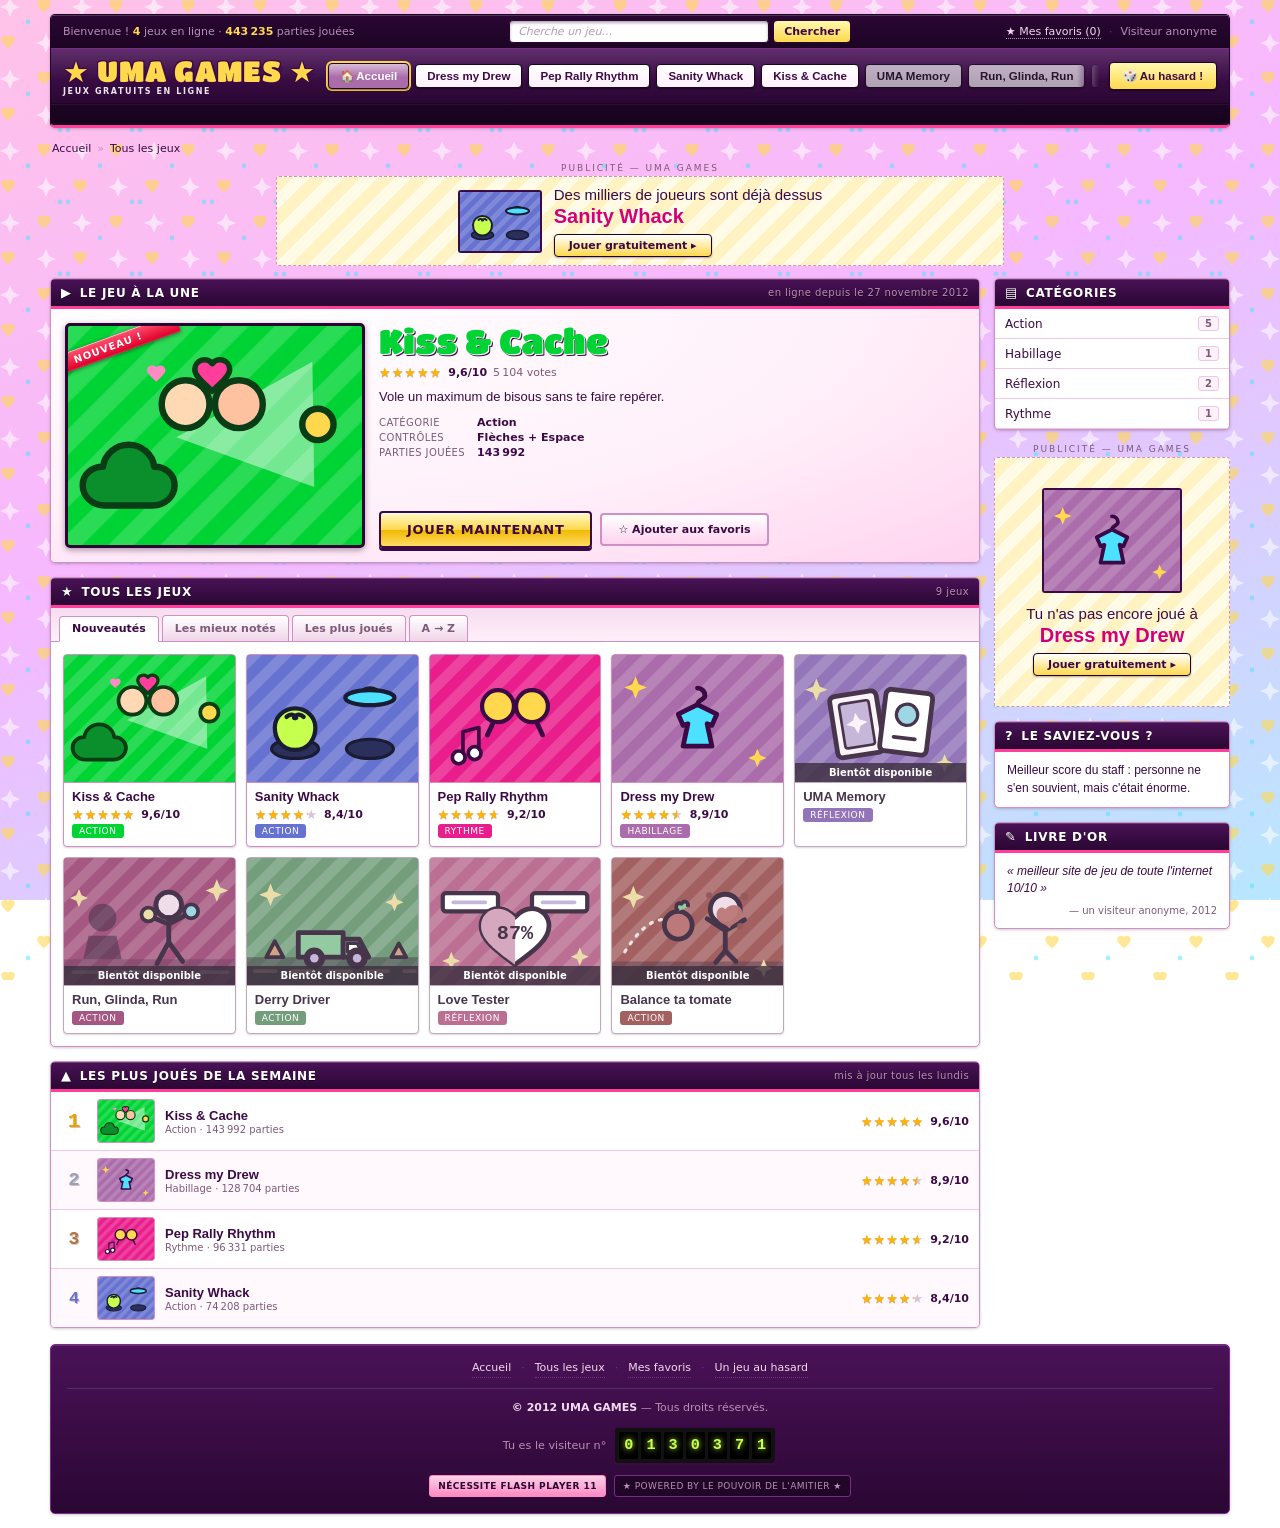
==== commit f0b50bc2: "Donne un habillage propre à chaque jeu Les quatre jeux se ressemblaient : même bandeau, même police " ====
--- a/index.html
+++ b/index.html
@@ -7,7 +7,7 @@
 <link rel="icon" type="image/svg+xml" href="shared/vignettes/drew.svg" />
 <link rel="preconnect" href="https://fonts.googleapis.com" />
 <link rel="preconnect" href="https://fonts.gstatic.com" crossorigin />
-<link href="https://fonts.googleapis.com/css2?family=Lobster&display=swap" rel="stylesheet" />
+<link href="https://fonts.googleapis.com/css2?family=Titan+One&display=swap" rel="stylesheet" />
 <!-- Même DA que les jeux : tout le mobilier vient de shared/ -->
 <link rel="stylesheet" href="shared/style-tokens.css" />
 <link rel="stylesheet" href="shared/components.css" />
--- a/shared/style-tokens.css
+++ b/shared/style-tokens.css
@@ -30,7 +30,11 @@
   /* Rôles génériques : c'est ce que les composants partagés utilisent */
   --text-color: #3b0a45;    /* l'encre violette de tous les traits */
   --shadow-color: #3b0a45;
-  --panel-bg: #fff0fa;      /* fond des panneaux, rose très pâle */
+  --panel-bg: #fff0fa;      /* fond des panneaux DE JEU — réhabillé par thème */
+  /* Le même rose, mais figé : c'est celui du mobilier de portail (pastilles de
+     navigation, survol du rail). Les thèmes réhabillent --panel-bg, pas lui,
+     sinon la coque changerait de couleur d'un jeu à l'autre. */
+  --chrome-panel: #fff0fa;
   --page-bg: linear-gradient(160deg, #ffc2e8 0%, #f6b8ff 45%, #b8e7ff 100%);
 
   /* --- La coque sombre du portail --------------------------------------
@@ -55,7 +59,12 @@
 
   /* Typo */
   --font-title: "Comic Sans MS", "Comic Sans", "Chalkboard SE", cursive, sans-serif;
-  --font-deco: "Lobster", "Segoe Script", "Brush Script MT", cursive;
+  /* La police d'enseigne du SITE : le logo et le héros de l'accueil, rien
+     d'autre. Chaque jeu a la sienne (voir shared/skins.css) — plus aucune
+     police de titre n'est partagée entre eux. Titan One est la grosse
+     display arrondie des jeux occasionnels de 2012 ; Lobster, qu'elle
+     remplace, traînait partout et finissait par tout aplatir. */
+  --font-deco: "Titan One", "Arial Rounded MT Bold", Impact, sans-serif;
   --font-chiffres: "Courier New", Courier, monospace;
   /* Le mobilier d'un portail (menus, notes, mentions, compteurs) ne s'écrit
      pas en Comic Sans : à 11 px il devient illisible, et surtout ce n'est pas
--- a/shared/components.css
+++ b/shared/components.css
@@ -141,14 +141,17 @@
    Bandeau + titre WordArt
    ========================================================= */
 
+/* Chaque jeu réhabille ce bandeau via les variables --banner-* et --titre-*,
+   posées par shared/skins.css sur la classe de thème du <body>. Les valeurs
+   ci-dessous sont celles du hub et de Drew, donc la référence de la DA. */
 header,
 .banner {
   text-align: center;
   padding: 12px 16px 10px;
-  background:
+  background: var(--banner-fond,
     linear-gradient(180deg, rgba(255, 255, 255, 0.85), rgba(255, 255, 255, 0) 55%),
-    linear-gradient(95deg, var(--bonbon) 0%, var(--lilas) 50%, var(--piscine) 100%);
-  border-bottom: var(--trait);
+    linear-gradient(95deg, var(--bonbon) 0%, var(--lilas) 50%, var(--piscine) 100%));
+  border-bottom: var(--banner-trait, var(--trait));
 }
 
 /* Titre « WordArt » : remplissage doré animé, contour et ombre portée.
@@ -158,9 +161,12 @@
 .wordart {
   position: relative;
   margin: 0 0 10px;
-  font-family: var(--font-deco);
-  font-weight: 400;
-  font-size: clamp(2rem, 6.5vw, 3.8rem);
+  font-family: var(--titre-police, var(--font-deco));
+  font-weight: var(--titre-graisse, 400);
+  font-style: var(--titre-style, normal);
+  font-size: var(--titre-taille, clamp(2rem, 6.5vw, 3.8rem));
+  letter-spacing: var(--titre-espacement, normal);
+  text-transform: var(--titre-casse, none);
   /* Le contour épais déborde du bloc de texte : on lui laisse la place. */
   line-height: 1.25;
 }
@@ -169,14 +175,16 @@
   content: attr(data-text);
   position: absolute;
   inset: 0;
-  color: #fff;
-  -webkit-text-stroke: clamp(5px, 1.6vw, 9px) var(--text-color);
+  color: var(--titre-cerne, var(--text-color));
+  -webkit-text-stroke: var(--titre-cerne-epaisseur, clamp(5px, 1.6vw, 9px))
+    var(--titre-cerne, var(--text-color));
   text-shadow: 4px 5px 0 rgba(59, 10, 69, 0.45);
 }
 
 .wordart span {
   position: relative;
-  background: linear-gradient(100deg, #fff 0%, var(--or) 18%, #fff 34%, var(--barbe) 50%, var(--or) 66%, #fff 82%, var(--or) 100%);
+  background: var(--titre-remplissage,
+    linear-gradient(100deg, #fff 0%, var(--or) 18%, #fff 34%, var(--barbe) 50%, var(--or) 66%, #fff 82%, var(--or) 100%));
   background-size: 260% 100%;
   -webkit-background-clip: text;
   background-clip: text;
@@ -190,9 +198,12 @@
 
 .tagline {
   margin: 0;
-  font-style: italic;
+  font-family: var(--tagline-police, inherit);
+  font-style: var(--tagline-style, italic);
   font-size: clamp(0.75rem, 2.4vw, 0.95rem);
-  color: #fff;
+  letter-spacing: var(--tagline-espacement, normal);
+  text-transform: var(--tagline-casse, none);
+  color: var(--tagline-couleur, #fff);
   text-shadow: 1px 1px 0 var(--text-color);
 }
 
@@ -208,16 +219,21 @@
   box-shadow: var(--ombre-dure);
 }
 
+/* Le bouton de tous les jeux. Chaque thème le réhabille par les --btn-*
+   (voir shared/skins.css) ; les valeurs ci-dessous sont celles de Drew. */
 .fun-btn {
-  font-family: inherit;
-  font-weight: bold;
+  font-family: var(--btn-police, inherit);
+  font-weight: var(--btn-graisse, bold);
+  text-transform: var(--btn-casse, none);
+  letter-spacing: var(--btn-espacement, normal);
   padding: 8px 14px;
-  border: var(--trait);
-  border-radius: var(--radius-button);
-  background: linear-gradient(180deg, rgba(255, 255, 255, 0.95), rgba(255, 255, 255, 0) 55%), var(--barbe);
-  color: var(--text-color);
+  border: var(--btn-cadre, var(--trait));
+  border-radius: var(--btn-rayon, var(--radius-button));
+  background: var(--btn-fond,
+    linear-gradient(180deg, rgba(255, 255, 255, 0.95), rgba(255, 255, 255, 0) 55%), var(--barbe));
+  color: var(--btn-encre, var(--text-color));
   cursor: pointer;
-  box-shadow: 3px 4px 0 var(--shadow-color);
+  box-shadow: var(--btn-ombre, 3px 4px 0 var(--shadow-color));
 }
 
 .fun-btn:hover {
@@ -227,7 +243,9 @@
 }
 
 .fun-btn.primary {
-  background: linear-gradient(180deg, rgba(255, 255, 255, 0.95), rgba(255, 255, 255, 0) 55%), var(--or);
+  background: var(--btn-fond-primaire,
+    linear-gradient(180deg, rgba(255, 255, 255, 0.95), rgba(255, 255, 255, 0) 55%), var(--or));
+  color: var(--btn-encre-primaire, var(--btn-encre, var(--text-color)));
 }
 
 .tab-btn {
@@ -256,13 +274,16 @@
    Pied de page : compteur de visites factice + badge d'époque
    ========================================================= */
 
+/* Le pied de page À L'INTÉRIEUR d'un jeu (compteur de visites + badge) :
+   il fait partie de l'écran du jeu, donc il suit son habillage. À ne pas
+   confondre avec `.pied-portail`, qui est la coque du site et ne bouge pas. */
 footer {
   text-align: center;
   padding: 14px;
   border-top: var(--trait);
-  background:
+  background: var(--footer-fond,
     linear-gradient(180deg, rgba(255, 255, 255, 0.8), rgba(255, 255, 255, 0) 60%),
-    linear-gradient(90deg, var(--piscine), var(--lilas), var(--bonbon));
+    linear-gradient(90deg, var(--piscine), var(--lilas), var(--bonbon)));
 }
 
 .footer-compteur {
--- a/shared/navbar.css
+++ b/shared/navbar.css
@@ -37,8 +37,8 @@
 
 /* Le logo : nom en lettrage doré cerné d'encre, accroche en petites capitales
    dessous. Le cerne est fait de quatre ombres portées d'un pixel plutôt qu'en
-   `-webkit-text-stroke` : le tracé fin de Lobster se fait manger par un
-   contour posé par-dessus, alors qu'une ombre reste derrière la lettre. */
+   `-webkit-text-stroke` : un contour posé par-dessus mange le tracé, alors
+   qu'une ombre reste derrière la lettre. */
 .navbar-marque {
   flex: 0 0 auto;
   display: flex;
@@ -135,7 +135,7 @@
   white-space: nowrap;
   text-decoration: none;
   color: var(--text-color);
-  background: linear-gradient(180deg, #fff, var(--panel-bg));
+  background: linear-gradient(180deg, #fff, var(--chrome-panel));
   border: 1px solid var(--coque-fond);
   border-radius: var(--radius-controle);
   box-shadow: 0 1px 2px rgba(0, 0, 0, 0.45);
--- a/shared/sidebar.css
+++ b/shared/sidebar.css
@@ -67,7 +67,7 @@
 
 a.sidebar-lien:hover,
 a.sidebar-lien:focus-visible {
-  background: var(--panel-bg);
+  background: var(--chrome-panel);
   border-left-color: var(--accent);
 }
 
--- a/shared/portail.css
+++ b/shared/portail.css
@@ -383,14 +383,6 @@
   opacity: 0.75;
 }
 
-.pub-ligne {
-  display: block;
-  margin-top: 2px;
-  font-size: 12px;
-  line-height: 1.25;
-  opacity: 0.9;
-}
-
 .pub-annonceur .pub-bouton {
   color: var(--text-color);
   background: linear-gradient(180deg, #fff, #e8e8e8);
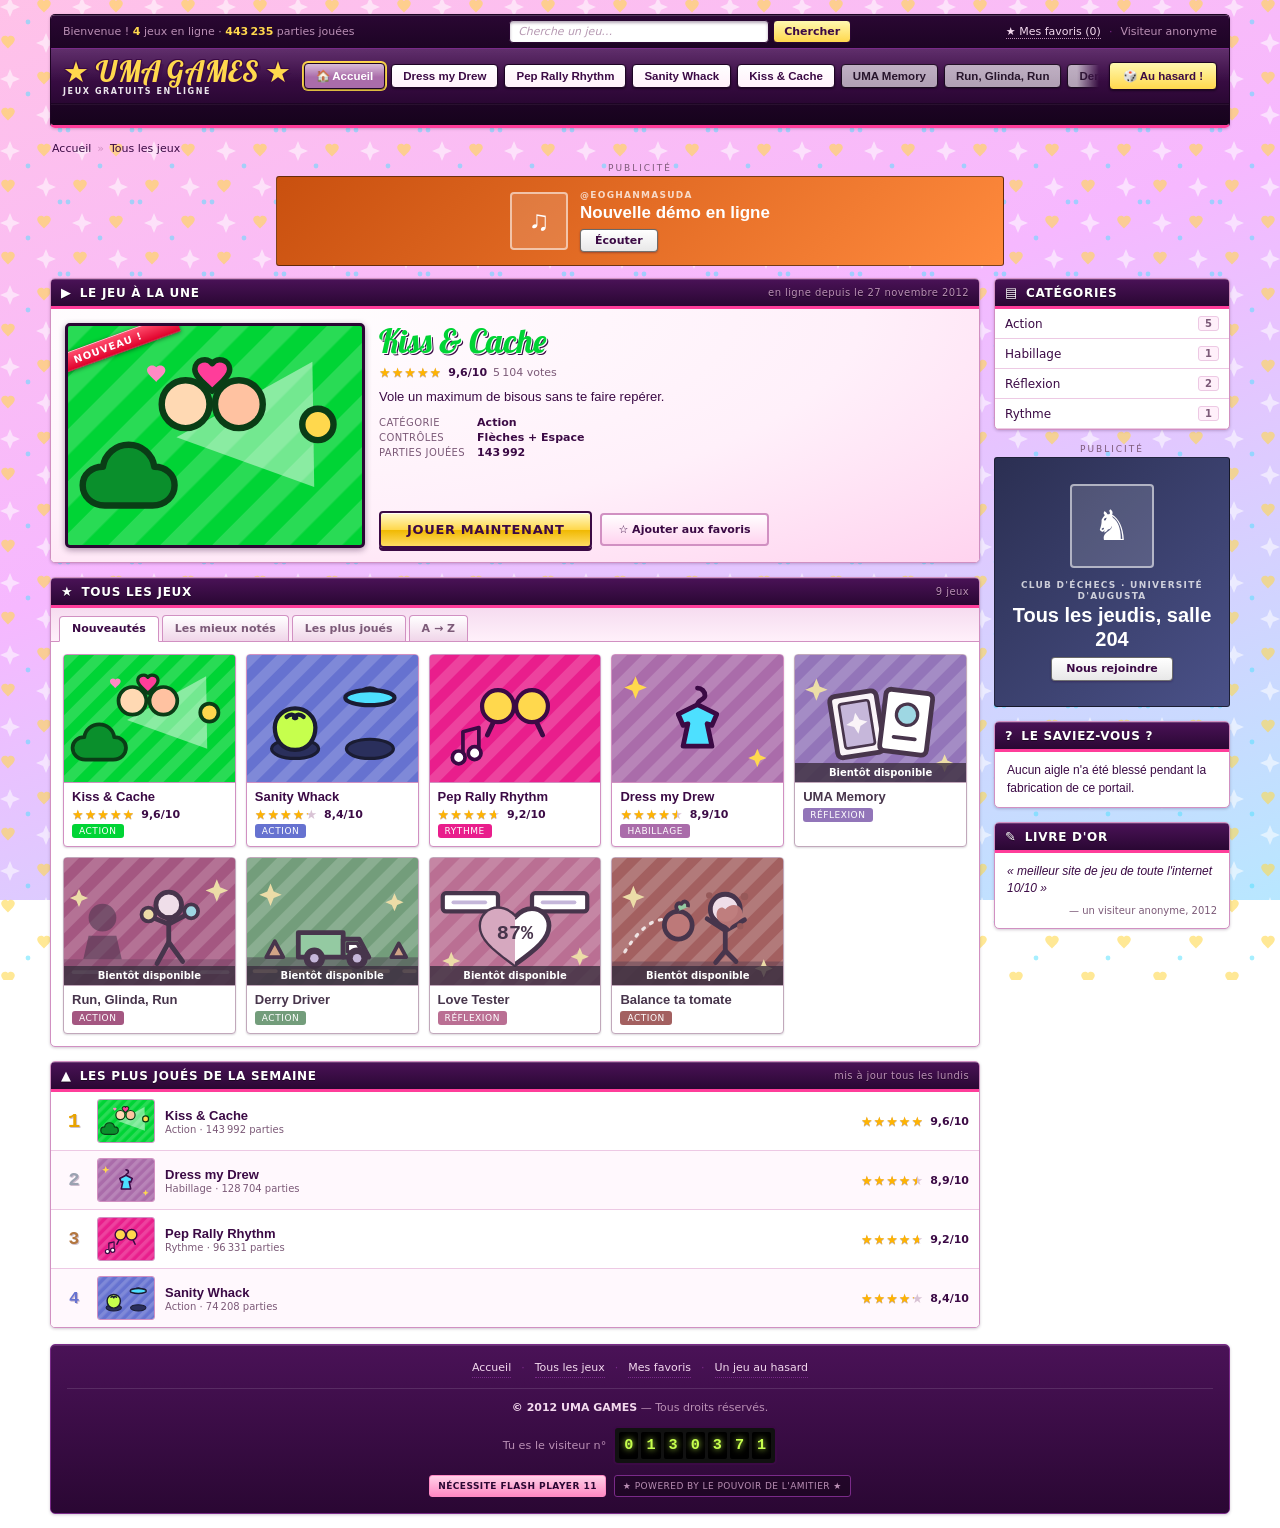
==== commit a4c50fda: "Rends Lobster à l'enseigne du site Elle était l'identité de l'en-tête et du hub, pas le problème : l" ====
--- a/index.html
+++ b/index.html
@@ -7,7 +7,7 @@
 <link rel="icon" type="image/svg+xml" href="shared/vignettes/drew.svg" />
 <link rel="preconnect" href="https://fonts.googleapis.com" />
 <link rel="preconnect" href="https://fonts.gstatic.com" crossorigin />
-<link href="https://fonts.googleapis.com/css2?family=Titan+One&display=swap" rel="stylesheet" />
+<link href="https://fonts.googleapis.com/css2?family=Lobster&display=swap" rel="stylesheet" />
 <!-- Même DA que les jeux : tout le mobilier vient de shared/ -->
 <link rel="stylesheet" href="shared/style-tokens.css" />
 <link rel="stylesheet" href="shared/components.css" />
--- a/shared/style-tokens.css
+++ b/shared/style-tokens.css
@@ -59,12 +59,11 @@
 
   /* Typo */
   --font-title: "Comic Sans MS", "Comic Sans", "Chalkboard SE", cursive, sans-serif;
-  /* La police d'enseigne du SITE : le logo et le héros de l'accueil, rien
-     d'autre. Chaque jeu a la sienne (voir shared/skins.css) — plus aucune
-     police de titre n'est partagée entre eux. Titan One est la grosse
-     display arrondie des jeux occasionnels de 2012 ; Lobster, qu'elle
-     remplace, traînait partout et finissait par tout aplatir. */
-  --font-deco: "Titan One", "Arial Rounded MT Bold", Impact, sans-serif;
+  /* L'enseigne du SITE : le logo de l'en-tête et le héros de l'accueil,
+     rien d'autre. Lobster est LA police d'affiche de 2012, elle est à sa
+     place ici — mais elle ne sert plus dans aucun jeu : chacun a la sienne,
+     choisie pour coller à son univers (voir shared/skins.css). */
+  --font-deco: "Lobster", "Segoe Script", "Brush Script MT", cursive;
   --font-chiffres: "Courier New", Courier, monospace;
   /* Le mobilier d'un portail (menus, notes, mentions, compteurs) ne s'écrit
      pas en Comic Sans : à 11 px il devient illisible, et surtout ce n'est pas
--- a/shared/navbar.css
+++ b/shared/navbar.css
@@ -37,8 +37,8 @@
 
 /* Le logo : nom en lettrage doré cerné d'encre, accroche en petites capitales
    dessous. Le cerne est fait de quatre ombres portées d'un pixel plutôt qu'en
-   `-webkit-text-stroke` : un contour posé par-dessus mange le tracé, alors
-   qu'une ombre reste derrière la lettre. */
+   `-webkit-text-stroke` : le tracé fin de Lobster se fait manger par un
+   contour posé par-dessus, alors qu'une ombre reste derrière la lettre. */
 .navbar-marque {
   flex: 0 0 auto;
   display: flex;
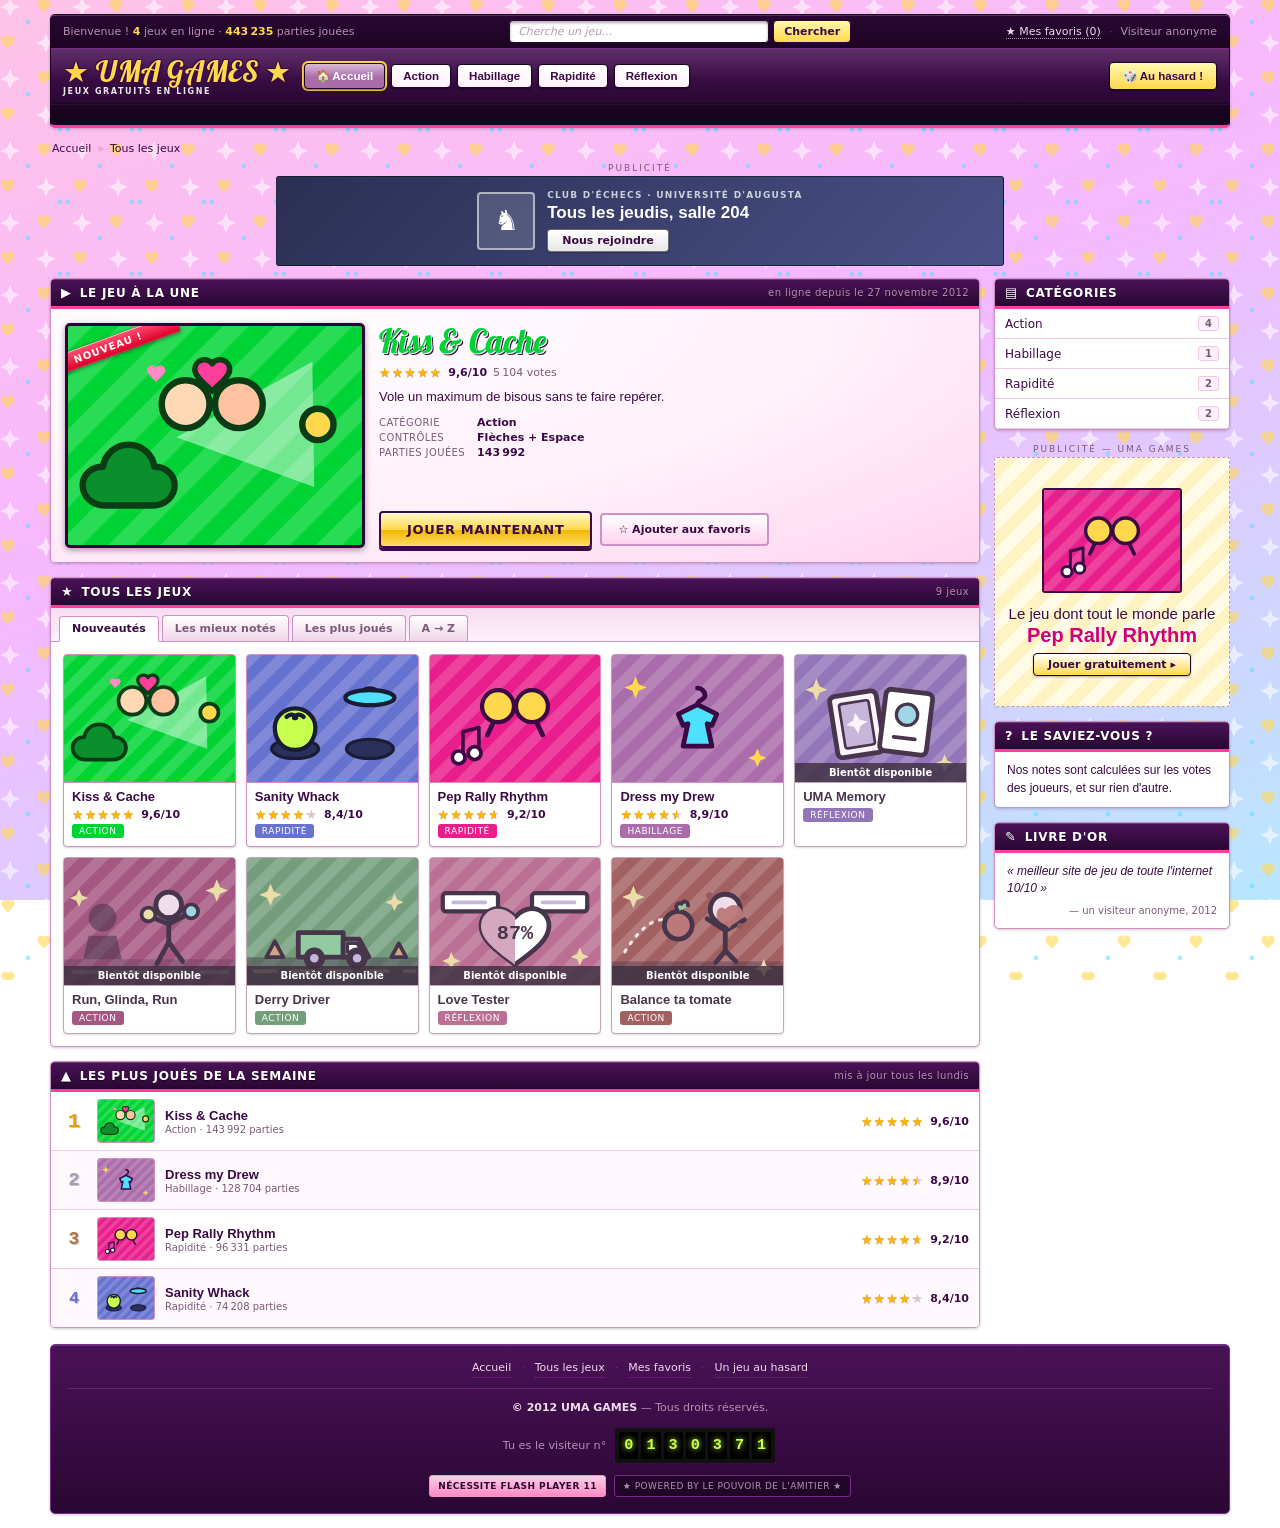
==== commit 303fb955: "Navigue par catégories et parle comme un portail Neuf jeux ne tiennent pas en onglets : la barre lis" ====
--- a/index.html
+++ b/index.html
@@ -433,7 +433,7 @@
     /* Le voile « ▶ JOUER » au survol : le geste des portails de l'époque. */
     const voile = document.createElement("span");
     voile.className = "carte-voile";
-    voile.textContent = dispo ? "▶ JOUER" : "EN CHANTIER";
+    voile.textContent = dispo ? "▶ JOUER" : "PROCHAINEMENT";
     cadre.appendChild(voile);
 
     if (!dispo) {
@@ -582,11 +582,12 @@
 
   /* Petit gadget d'ambiance : une anecdote au hasard à chaque visite. */
   const ANECDOTES = [
-    "Ce site est optimisé pour un écran 1024×768 et une connexion pleine d'espoir.",
-    "Aucun aigle n'a été blessé pendant la fabrication de ce portail.",
-    "Astuce : le bouton « Au hasard ! » ne t'enverra jamais vers un jeu pas fini.",
-    "Meilleur score du staff : personne ne s'en souvient, mais c'était énorme.",
-    "Les notes sur 10 sont parfaitement objectives et ne souffrent aucune discussion.",
+    "Ce site est optimisé pour un écran 1024×768 et Internet Explorer 8.",
+    "Tous nos jeux sont gratuits et le resteront. Parlez-en autour de vous !",
+    "Astuce : cliquez sur ★ pour garder un jeu sous la main à votre prochaine visite.",
+    "Le record du staff sur Sanity Whack tient depuis mars. À vous de jouer.",
+    "Nos notes sont calculées sur les votes des joueurs, et sur rien d'autre.",
+    "Un jeu qui rame ? Fermez les autres onglets, ça aide plus qu'on ne croit.",
   ];
   document.getElementById("anecdote").textContent =
     ANECDOTES[Math.floor(Math.random() * ANECDOTES.length)];
--- a/shared/style-tokens.css
+++ b/shared/style-tokens.css
@@ -59,11 +59,17 @@
 
   /* Typo */
   --font-title: "Comic Sans MS", "Comic Sans", "Chalkboard SE", cursive, sans-serif;
-  /* L'enseigne du SITE : le logo de l'en-tête et le héros de l'accueil,
-     rien d'autre. Lobster est LA police d'affiche de 2012, elle est à sa
-     place ici — mais elle ne sert plus dans aucun jeu : chacun a la sienne,
-     choisie pour coller à son univers (voir shared/skins.css). */
-  --font-deco: "Lobster", "Segoe Script", "Brush Script MT", cursive;
+  /* Deux polices d'affiche, deux portées :
+     --font-enseigne  le SITE. Logo de l'en-tête et héros de l'accueil.
+                      FIGÉE : aucun thème n'y touche, sinon la marque
+                      changerait de tête d'un jeu à l'autre.
+     --font-deco      l'intérieur d'un JEU. Titres de ses écrans, de ses
+                      panneaux. Chaque thème la remplace par la sienne
+                      (voir shared/skins.css) — c'est ce qui fait qu'un
+                      jeu ne sonne pas comme son voisin. La valeur par
+                      défaut est celle de Drew, la DA de référence. */
+  --font-enseigne: "Lobster", "Segoe Script", "Brush Script MT", cursive;
+  --font-deco: var(--font-enseigne);
   --font-chiffres: "Courier New", Courier, monospace;
   /* Le mobilier d'un portail (menus, notes, mentions, compteurs) ne s'écrit
      pas en Comic Sans : à 11 px il devient illisible, et surtout ce n'est pas
--- a/shared/navbar.css
+++ b/shared/navbar.css
@@ -49,7 +49,7 @@
 }
 
 .marque-nom {
-  font-family: var(--font-deco);
+  font-family: var(--font-enseigne);
   font-size: 1.8rem;
   line-height: 1.05;
   letter-spacing: 0.02em;
--- a/style-hub.css
+++ b/style-hub.css
@@ -140,7 +140,7 @@
 
 .une-titre {
   margin: 0 0 4px;
-  font-family: var(--font-deco);
+  font-family: var(--font-enseigne);
   font-weight: 400;
   font-size: 2.1rem;
   line-height: 1.05;
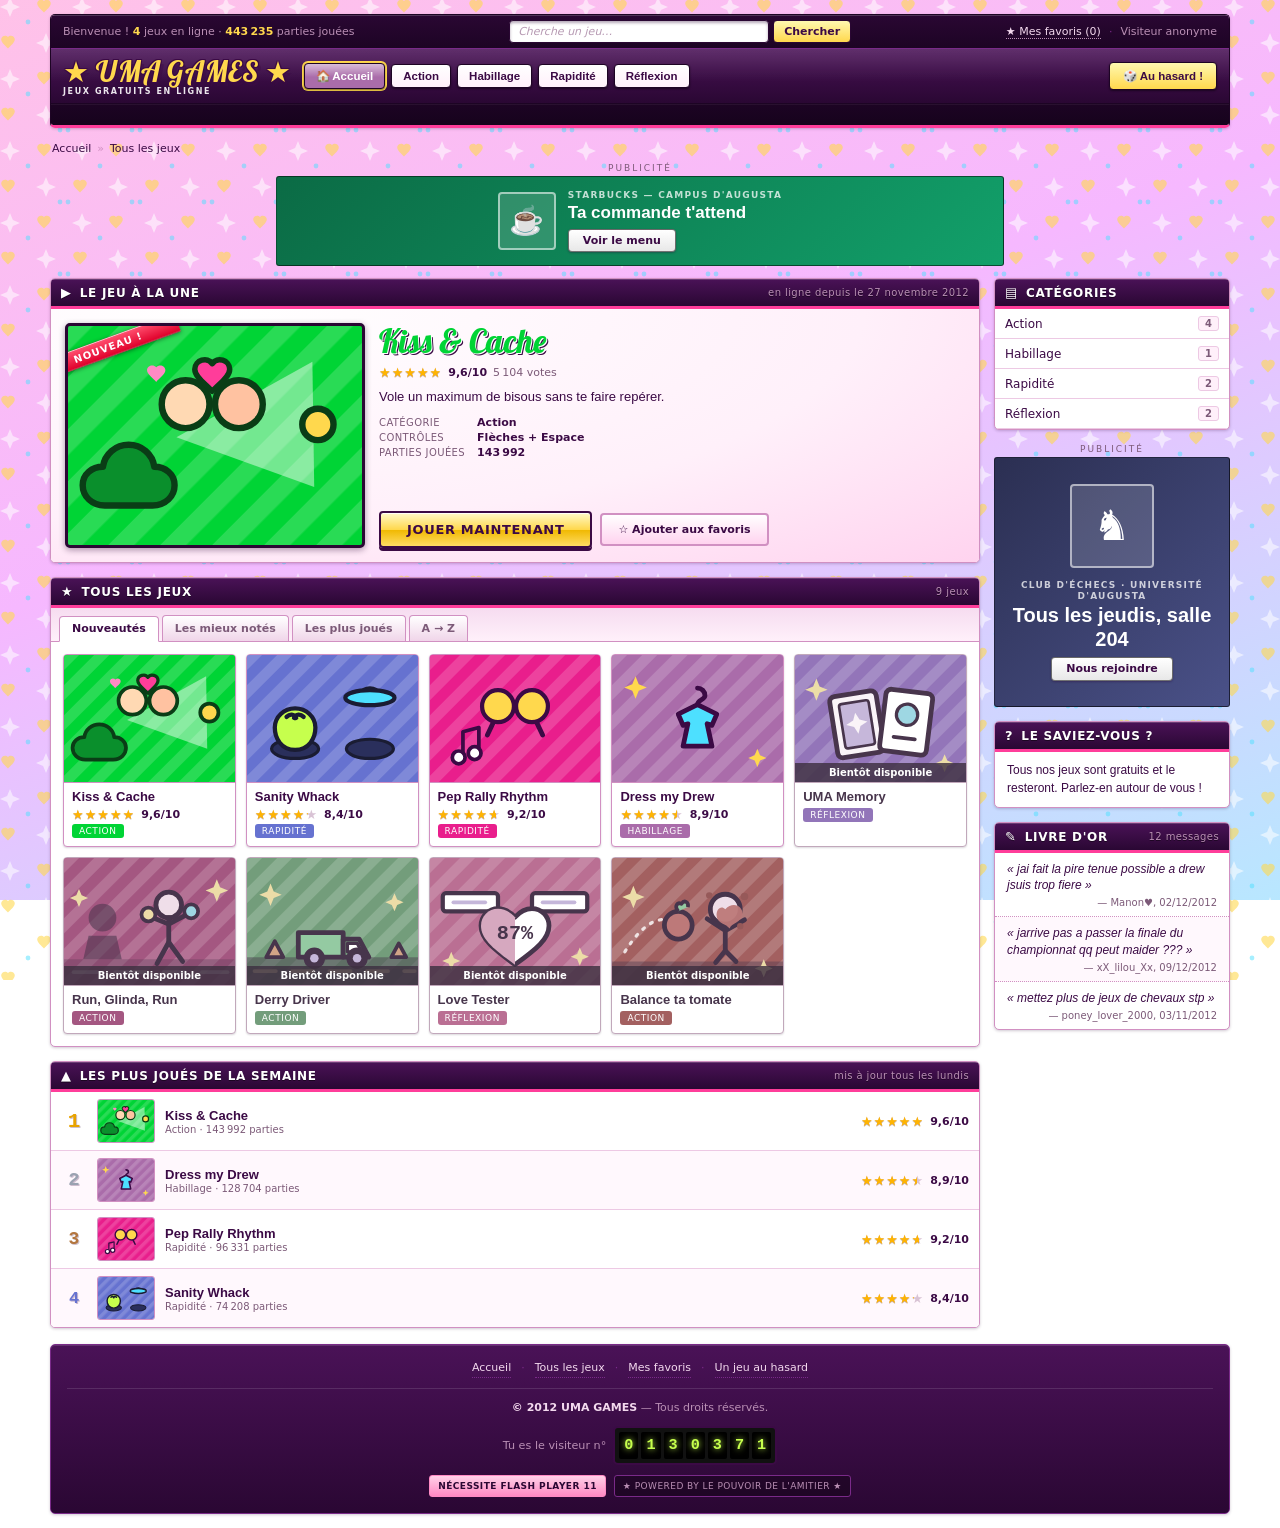
==== commit 56b682cb: "Unifie le pied de page et rend les titres lisibles Chaque jeu avait son pied de page avec son compte" ====
--- a/index.html
+++ b/index.html
@@ -103,49 +103,25 @@
           <h2 class="rubrique">
             <span class="rubrique-icone" aria-hidden="true">✎</span>
             Livre d'or
+            <span class="rubrique-info" id="livre-compte"></span>
           </h2>
-          <p class="widget-texte">
-            « meilleur site de jeu de toute l'internet 10/10 »<br />
-            <span class="widget-signature">— un visiteur anonyme, 2012</span>
-          </p>
+          <ul class="livre-dor" id="livre-dor"></ul>
         </section>
       </aside>
     </div>
 
-    <footer class="pied-portail">
-      <div class="pied-liens">
-        <a href="index.html">Accueil</a>
-        <span class="fil-sep">·</span>
-        <a href="index.html">Tous les jeux</a>
-        <span class="fil-sep">·</span>
-        <a href="index.html?favoris=1">Mes favoris</a>
-        <span class="fil-sep">·</span>
-        <a href="index.html" id="pied-hasard">Un jeu au hasard</a>
-      </div>
-
-      <p class="pied-mentions">
-        <strong>© 2012 UMA GAMES</strong> — Tous droits réservés.
-      </p>
-
-      <div class="footer-compteur">
-        <span class="counter-label">Tu es le visiteur n°</span>
-        <span id="counter" class="counter" aria-label="compteur de visites"
-              data-cle="uma_hub_visites" data-base="130370" data-chiffres="7"></span>
-      </div>
-
-      <div class="pied-badges" aria-hidden="true">
-        <span class="pied-badge badge-flash">Nécessite Flash Player 11</span>
-        <span class="pied-badge">★ Powered by le pouvoir de l'amitier ★</span>
-      </div>
-    </footer>
+    <!-- Pied de page du portail, commun à toutes les pages -->
+    <div id="pied"></div>
   </div>
 
   <script src="shared/favoris.js"></script>
   <script src="shared/sparkle.js"></script>
   <script src="shared/navbar.js"></script>
   <script src="shared/pub.js"></script>
+  <script src="shared/pied.js"></script>
   <script>
     renderNavbar(null, "navbar");
+    renderPied("pied");
     renderPubs([["pub-haut", "banniere"], ["pub-cote", "pave"]]);
   </script>
 <script>
@@ -580,6 +556,47 @@
     });
   }
 
+  /* ---------------------------------------------------------
+     Le livre d'or : le mur de commentaires de 2012, fautes comprises.
+     Trois messages tirés au sort à chaque visite, sur un registre qui
+     en compte bien plus — c'est ce qui donne l'impression d'un vrai
+     livre d'or plutôt que d'une citation posée là.
+     --------------------------------------------------------- */
+  const LIVRE_DOR = [
+    ["meilleur site de jeu de toute l'internet 10/10", "un visiteur anonyme", "14/12/2012"],
+    ["jarrive pas a passer la finale du championnat qq peut maider ???", "xX_lilou_Xx", "09/12/2012"],
+    ["trop bien mé sa rame un peu sur le pc du cdi", "kevin_62", "06/12/2012"],
+    ["jai fait la pire tenue possible a drew jsuis trop fiere", "Manon♥", "02/12/2012"],
+    ["slt qui veut etre mon ami ? repondez svp", "dark_shadow_95", "28/11/2012"],
+    ["site pourri............ non jrigole c trop cool", "TheGamerZ", "25/11/2012"],
+    ["merci pour les jeux gratuit mon petit fils adore", "mamie_jocelyne", "21/11/2012"],
+    ["pk on peut pas mettre une photo de profil ?? svp ajoutez", "lea_du_59", "17/11/2012"],
+    ["jsuis premier au classement venez me battre si vous pouvez", "N0OB_KILLER", "12/11/2012"],
+    ["ce jeu ma fait louper mon bus", "clément", "08/11/2012"],
+    ["mettez plus de jeux de chevaux stp", "poney_lover_2000", "03/11/2012"],
+    ["mon frere a casse mon score jvais le tuer", "sarah&co", "29/10/2012"],
+  ];
+
+  (function afficheLivreDor() {
+    const liste = document.getElementById("livre-dor");
+    if (!liste) return;
+    const tire = LIVRE_DOR.slice().sort(() => Math.random() - 0.5).slice(0, 3);
+    tire.forEach(([mot, pseudo, date]) => {
+      const li = document.createElement("li");
+      li.className = "livre-mot";
+      const p = document.createElement("p");
+      p.className = "livre-texte";
+      p.textContent = "« " + mot + " »";
+      const sig = document.createElement("span");
+      sig.className = "livre-signature";
+      sig.textContent = "— " + pseudo + ", " + date;
+      li.append(p, sig);
+      liste.appendChild(li);
+    });
+    document.getElementById("livre-compte").textContent =
+      LIVRE_DOR.length + " messages";
+  })();
+
   /* Petit gadget d'ambiance : une anecdote au hasard à chaque visite. */
   const ANECDOTES = [
     "Ce site est optimisé pour un écran 1024×768 et Internet Explorer 8.",
--- a/shared/components.css
+++ b/shared/components.css
@@ -114,8 +114,12 @@
   margin: 0 auto;
 }
 
+/* Elle empile le rail « jeux similaires » et l'emplacement publicitaire. */
 .colonne-sidebar {
   flex: 0 0 196px;
+  display: flex;
+  flex-direction: column;
+  gap: 14px;
   position: sticky;
   top: 14px;
 }
@@ -167,8 +171,8 @@
   font-size: var(--titre-taille, clamp(2rem, 6.5vw, 3.8rem));
   letter-spacing: var(--titre-espacement, normal);
   text-transform: var(--titre-casse, none);
-  /* Le contour épais déborde du bloc de texte : on lui laisse la place. */
-  line-height: 1.25;
+  /* Le contour déborde du bloc de texte : on lui laisse un peu de place. */
+  line-height: 1.18;
 }
 
 .wordart::before {
@@ -176,15 +180,15 @@
   position: absolute;
   inset: 0;
   color: var(--titre-cerne, var(--text-color));
-  -webkit-text-stroke: var(--titre-cerne-epaisseur, clamp(5px, 1.6vw, 9px))
+  -webkit-text-stroke: var(--titre-cerne-epaisseur, clamp(2px, 0.7vw, 4px))
     var(--titre-cerne, var(--text-color));
-  text-shadow: 4px 5px 0 rgba(59, 10, 69, 0.45);
+  text-shadow: 2px 3px 0 rgba(0, 0, 0, 0.32);
 }
 
 .wordart span {
   position: relative;
   background: var(--titre-remplissage,
-    linear-gradient(100deg, #fff 0%, var(--or) 18%, #fff 34%, var(--barbe) 50%, var(--or) 66%, #fff 82%, var(--or) 100%));
+    linear-gradient(100deg, var(--or) 0%, #fff6cf 22%, var(--or) 42%, #ffc400 62%, #fff6cf 82%, var(--or) 100%));
   background-size: 260% 100%;
   -webkit-background-clip: text;
   background-clip: text;
@@ -274,17 +278,9 @@
    Pied de page : compteur de visites factice + badge d'époque
    ========================================================= */
 
-/* Le pied de page À L'INTÉRIEUR d'un jeu (compteur de visites + badge) :
-   il fait partie de l'écran du jeu, donc il suit son habillage. À ne pas
-   confondre avec `.pied-portail`, qui est la coque du site et ne bouge pas. */
-footer {
-  text-align: center;
-  padding: 14px;
-  border-top: var(--trait);
-  background: var(--footer-fond,
-    linear-gradient(180deg, rgba(255, 255, 255, 0.8), rgba(255, 255, 255, 0) 60%),
-    linear-gradient(90deg, var(--piscine), var(--lilas), var(--bonbon)));
-}
+/* Les jeux n'ont plus de pied de page à eux : il n'y en a qu'un, celui du
+   site (`.pied-portail`, voir shared/portail.css), rendu par shared/pied.js.
+   Les classes ci-dessous — compteur et badges — lui servent encore. */
 
 .footer-compteur {
   display: flex;
--- a/shared/portail.css
+++ b/shared/portail.css
@@ -701,7 +701,9 @@
    ========================================================= */
 
 .pied-portail {
-  margin-top: 16px;
+  /* Même gabarit que l en-tête : le site est cadré pareil en haut et en bas. */
+  max-width: 1180px;
+  margin: 16px auto 0;
   padding: 14px 16px 16px;
   font-family: var(--font-ui);
   font-size: 11px;
@@ -768,6 +770,10 @@
 .pied-portail .footer-compteur { justify-content: center; }
 .pied-portail .counter-label { color: var(--coque-texte-faible); }
 
+/* Sur une page de jeu, le pied s aligne sur le duo jeu + colonne latérale,
+   comme l en-tête. */
+body:has(.page) .pied-portail { max-width: 1330px; }
+
 /* =========================================================
    9. Écrans étroits
    ========================================================= */
--- a/style-hub.css
+++ b/style-hub.css
@@ -66,7 +66,37 @@
   line-height: 1.45;
 }
 
-.widget-livre-dor .widget-texte { font-style: italic; }
+/* --- Le livre d'or : une pile de messages, séparés d'un filet --- */
+.livre-dor {
+  margin: 0;
+  padding: 0;
+  list-style: none;
+}
+
+.livre-mot {
+  padding: 8px 12px;
+  border-bottom: 1px dotted var(--reglure-forte);
+}
+
+.livre-mot:last-child { border-bottom: none; }
+.livre-mot:nth-child(even) { background: #fff8fd; }
+
+.livre-texte {
+  margin: 0;
+  font-family: var(--font-title);
+  font-size: 12px;
+  font-style: italic;
+  line-height: 1.35;
+}
+
+.livre-signature {
+  display: block;
+  margin-top: 4px;
+  font-family: var(--font-ui);
+  font-size: 10px;
+  text-align: right;
+  color: var(--gris-ui);
+}
 
 .widget-signature {
   display: block;
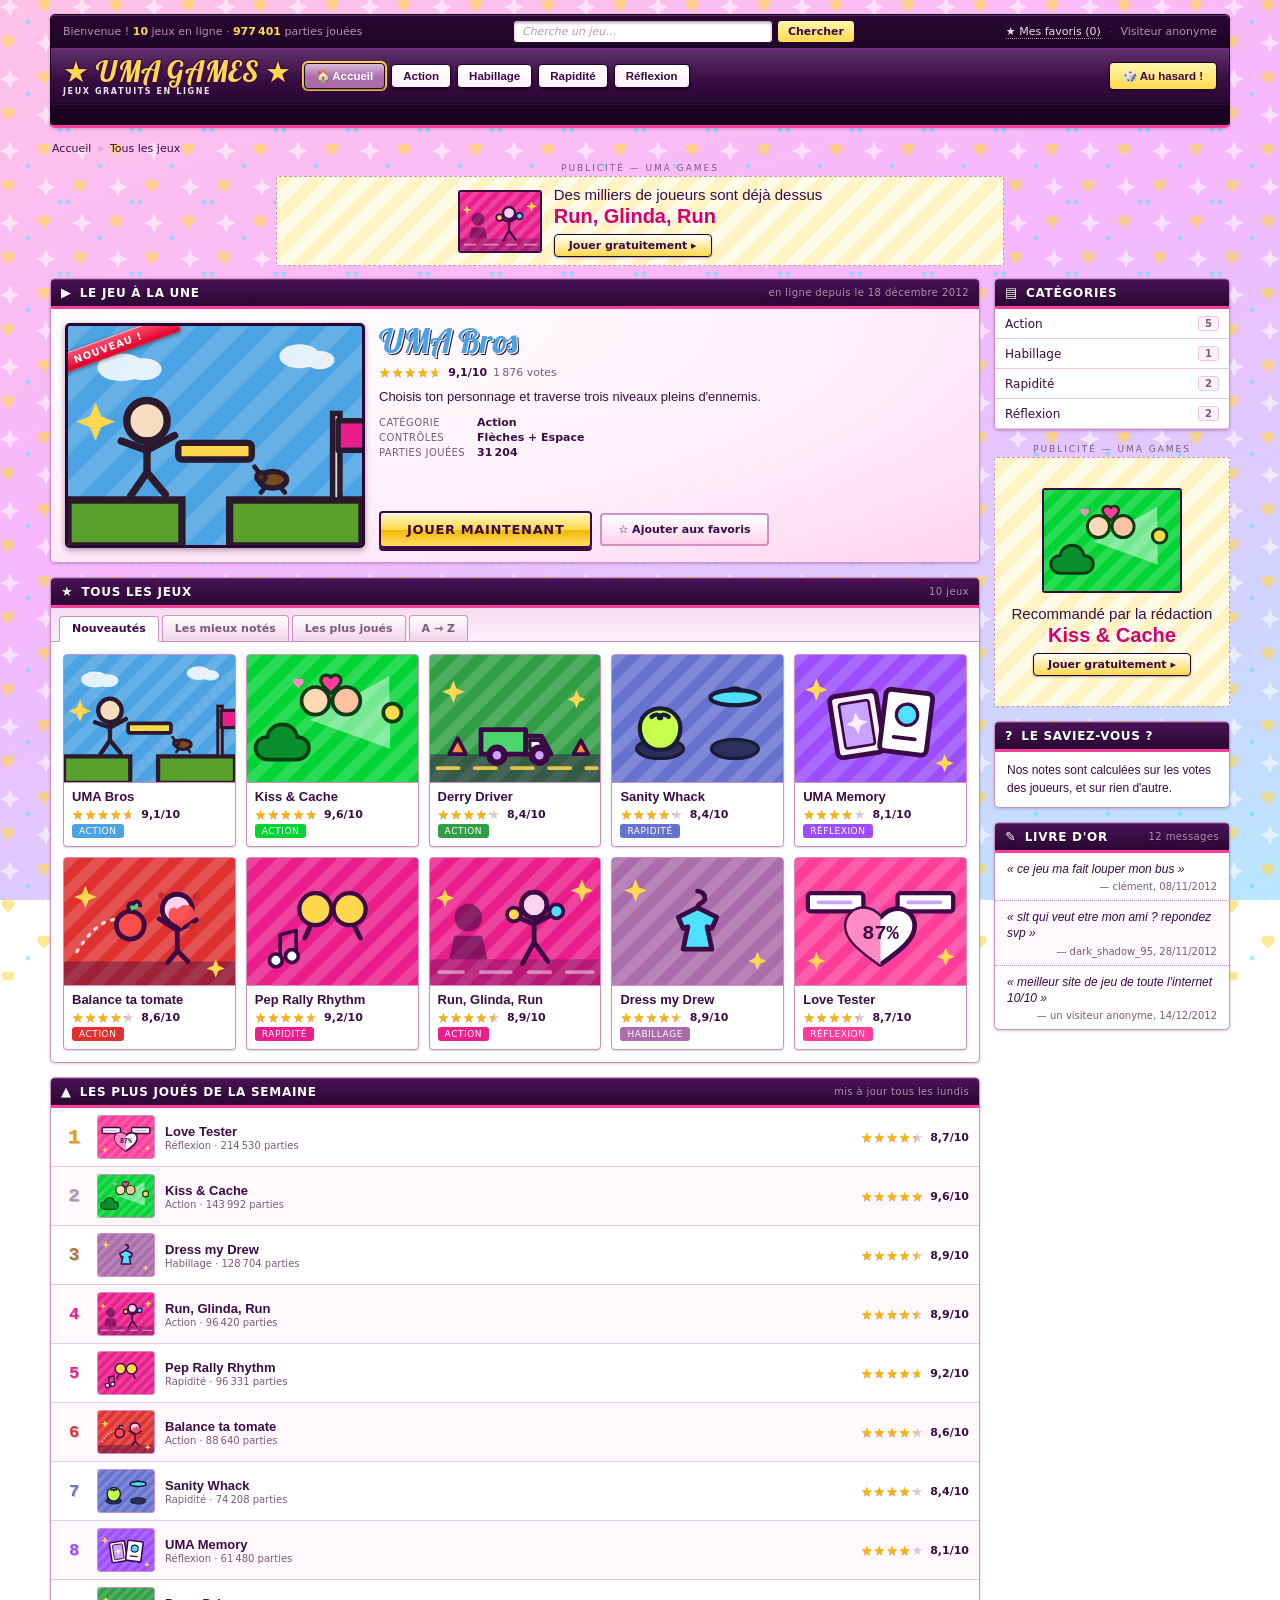
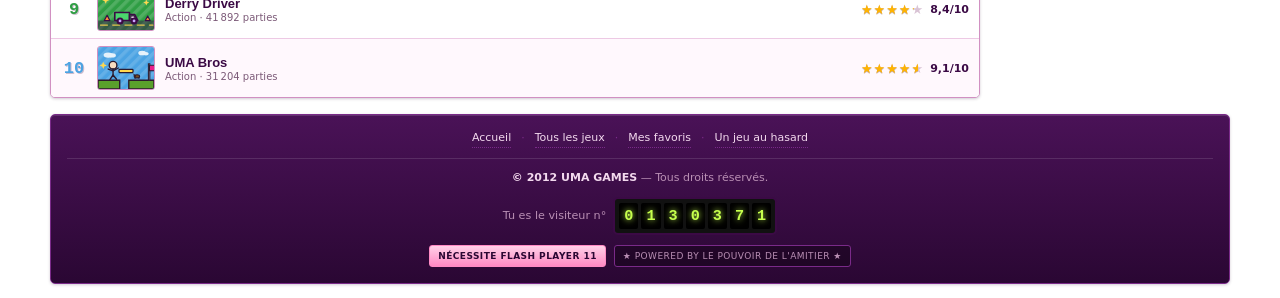
==== commit a8ef3f5e: "Prépare le remplacement des SVG par de vraies illustrations Déposer un fichier au bon nom suffit dés" ====
--- a/index.html
+++ b/index.html
@@ -114,6 +114,12 @@
     <div id="pied"></div>
   </div>
 
+  <!-- Les vraies illustrations si elles existent, les SVG sinon.
+       `assets/index.js` est écrit par `node outils/scan-assets.js` ;
+       absent ou vide, tout retombe sur les dessins. Ces deux lignes
+       passent AVANT les scripts du jeu, qui dessinent au chargement. -->
+  <script src="assets/index.js"></script>
+  <script src="shared/images.js"></script>
   <script src="shared/favoris.js"></script>
   <script src="shared/sparkle.js"></script>
   <script src="shared/navbar.js"></script>
--- a/shared/components.css
+++ b/shared/components.css
@@ -230,6 +230,10 @@
   font-weight: var(--btn-graisse, bold);
   text-transform: var(--btn-casse, none);
   letter-spacing: var(--btn-espacement, normal);
+  /* Sur téléphone, un navigateur attend ~300 ms après un tap pour voir si un
+     double-tap arrive (auquel cas il zoome). Sur un bouton de jeu, ces 300 ms
+     se sentent comme une commande qui ne répond pas. */
+  touch-action: manipulation;
   padding: 8px 14px;
   border: var(--btn-cadre, var(--trait));
   border-radius: var(--btn-rayon, var(--radius-button));
@@ -370,6 +374,18 @@
   .banner { padding-top: 10px; }
 }
 
+/* Sur un vrai téléphone, le bandeau-titre du jeu coûtait 101 px : 36 de
+   WordArt, 32 d'accroche, le reste en marges. Le titre reste — c'est lui qui
+   dit sur quel jeu on est, et chaque jeu a le sien. L'accroche part : on vient
+   de la lire sur la vignette du hub, et elle prenait presque autant de place
+   que le titre pour la répéter. Elle revient dès 641 px, où la hauteur ne
+   manque plus. */
+@media (max-width: 640px) {
+  .banner { padding: 8px 12px 7px; }
+  .banner .tagline { display: none; }
+  .wordart { margin-bottom: 0; }
+}
+
 @media (max-width: 460px) {
   .badge { padding: 6px 12px; font-size: 10px; }
 }
--- a/shared/portail.css
+++ b/shared/portail.css
@@ -286,6 +286,22 @@
 .pub-banniere .pub-scene { max-width: 728px; height: 90px; margin: 0 auto; }
 .pub-pave .pub-scene { height: 250px; }
 
+/* La bannière porte sa propre marge basse, et c'est volontairement elle qui
+   la porte plutôt que le conteneur.
+
+   Elle vit dans DEUX parents qui n'espacent pas pareil : `.portail` sur
+   l'accueil (flux de blocs, sans gap) et `.colonne-jeu` sur une page de jeu
+   (colonne flex, sans gap non plus). Sur l'accueil l'espace venait en fait du
+   `margin-top` de `.portail-corps`, l'élément SUIVANT — donc une page de jeu,
+   où c'est le lecteur qui suit, n'avait rien du tout et la pub collait au
+   bezel. Un `gap` sur `.colonne-jeu` aurait aussi rouvert les écarts déjà
+   réglés par `#fil-ariane` et `.fiche-jeu`, qui portent les leurs.
+
+   12 px : la valeur de `.fiche-jeu`, le bloc voisin dans la même colonne. En
+   flux de blocs cette marge se fusionne avec le `margin-top` de
+   `.portail-corps`, donc l'accueil ne bouge pas d'un pixel. */
+.pub-banniere { margin-bottom: 12px; }
+
 .pub-cadre {
   position: absolute;
   inset: 0;
@@ -571,16 +587,45 @@
   box-shadow: none;
 }
 
+/* --- Plein écran ----------------------------------------------------------
+   Deux pièges, qui se cumulaient pour rendre le plein écran PLUS PETIT que la
+   navigation normale — l'exact contraire de ce qu'on attend du bouton :
+
+   1. la scène passait en grille avec `place-content: center`, ce qui
+      dimensionne la colonne sur son CONTENU au lieu de la faire remplir : le
+      cadre du jeu rétrécissait jusqu'à sa largeur minimale, centré dans du
+      vide ;
+   2. `.shell` garde son `max-width: 1120px`, qui a du sens dans une page de
+      site mais aucun sur un écran entier — il plafonnait la largeur à celle
+      qu'on avait déjà.
+
+   Donc : la scène remplit, le cadre perd sa laisse et son décor de widget
+   (trait, rayon, ombre n'ont plus d'objet quand il n'y a plus de page
+   autour), et c'est la zone de jeu qui prend la place restante sous le
+   bandeau-titre. Les jeux suivent : leur `.game` est déjà un conteneur flex
+   dont la scène grandit. */
 .lecteur-scene:fullscreen {
-  display: grid;
-  place-content: center;
+  display: block;
   padding: 0;
+  overflow: auto;
   background: var(--coque);
 }
 
 .lecteur-scene:fullscreen > .shell {
-  max-height: 100vh;
-  overflow: auto;
+  display: flex;
+  flex-direction: column;
+  width: 100%;
+  max-width: none;
+  min-height: 100%;
+  margin: 0;
+  border: none;
+  border-radius: 0;
+  box-shadow: none;
+}
+
+/* Le bandeau-titre garde sa hauteur, la scène prend tout le reste. */
+.lecteur-scene:fullscreen > .shell > .game {
+  flex: 1 1 auto;
 }
 
 /* =========================================================
@@ -778,18 +823,41 @@
    9. Écrans étroits
    ========================================================= */
 
+/* Mesuré au navigateur à 390 × 844 (iPhone 14) sur les dix jeux : la coque
+   mangeait 471 à 524 px AVANT le terrain de jeu, soit 56 à 62 % de la hauteur
+   de l'écran. Autrement dit le jeu commençait sous la ligne de flottaison et
+   il fallait scroller à chaque partie pour voir ce qu'on jouait. Le détail du
+   gâchis, sur Kiss & Cache : barre de service 74, navigation 100, annonces 23,
+   fil d'Ariane 13, bannière de pub 104, jauge de chargement 23, bandeau-titre
+   101. Tout ce qui suit récupère cette hauteur, et RIEN d'autre — la coque
+   garde sa tête, ses trois bandes et ses couleurs. */
 @media (max-width: 860px) {
-  /* La barre de service passe sur deux lignes : recherche en pleine largeur
-     dessous, salutation et liens de compte au-dessus. */
-  .barre-service { flex-wrap: wrap; gap: 6px 10px; }
-  .service-recherche { order: 3; flex: 1 0 100%; justify-content: stretch; }
-  .service-champ { flex: 1 1 auto; }
-  .service-liens { margin-left: auto; }
-
-  .pub-banniere .pub-cadre { height: 70px; }
-  .pub-banniere .pub-vignette { width: 62px; height: 47px; }
-  .pub-accroche { font-size: 13px; }
-  .pub-accroche strong { font-size: 16px; }
+  /* La barre de service tient sur UNE ligne au lieu de deux ou trois. La
+     salutation (« 10 jeux en ligne · N parties jouées ») est un ornement
+     d'accueil : elle ne dit rien à qui vient jouer, et elle se payait une
+     rangée entière. Le compte anonyme et son séparateur partent avec, sinon
+     « ★ Mes favoris (0) · Visiteur anonyme » ne rentre pas à côté du champ de
+     recherche à 360 px. Restent la recherche et les favoris, qui sont de la
+     navigation, pas de la décoration. */
+  .barre-service { flex-wrap: nowrap; gap: 8px; }
+  .service-salut,
+  .service-sep,
+  .service-compte { display: none; }
+  .service-recherche { flex: 1 1 auto; min-width: 0; justify-content: stretch; }
+  .service-champ { flex: 1 1 auto; min-width: 0; }
+  .service-liens { flex: 0 0 auto; margin-left: 0; white-space: nowrap; }
+
+  /* Le plus gros poste, et le plus facile à trancher : une bannière 728 × 90
+     ne tient pas sous 860 px. Elle était déjà écrasée à 70 px de haut, ce qui
+     n'est plus le format, et coûtait 104 px avec ses marges. Un portail de
+     l'époque ne servait pas ce pavé à un téléphone. Le pavé 300 × 250 de la
+     colonne reste en place : la régie tourne toujours, elle tourne ailleurs. */
+  .pub-banniere { display: none; }
+
+  /* La jauge de chargement est un décor assumé (voir shared/lecteur.js : « la
+     page est déjà jouable quand elle finit »). 23 px de décoration au moment
+     où chaque ligne compte, non. */
+  #lecteur-chargement { display: none; }
 
   .lecteur-scene { padding: 5px; }
   .lecteur-outils { font-size: 10px; padding: 6px 8px; }
@@ -797,7 +865,5 @@
 }
 
 @media (max-width: 460px) {
-  .service-salut { flex: 1 0 100%; }
-  .service-liens { margin-left: 0; }
   .pied-liens { font-size: 10px; }
 }
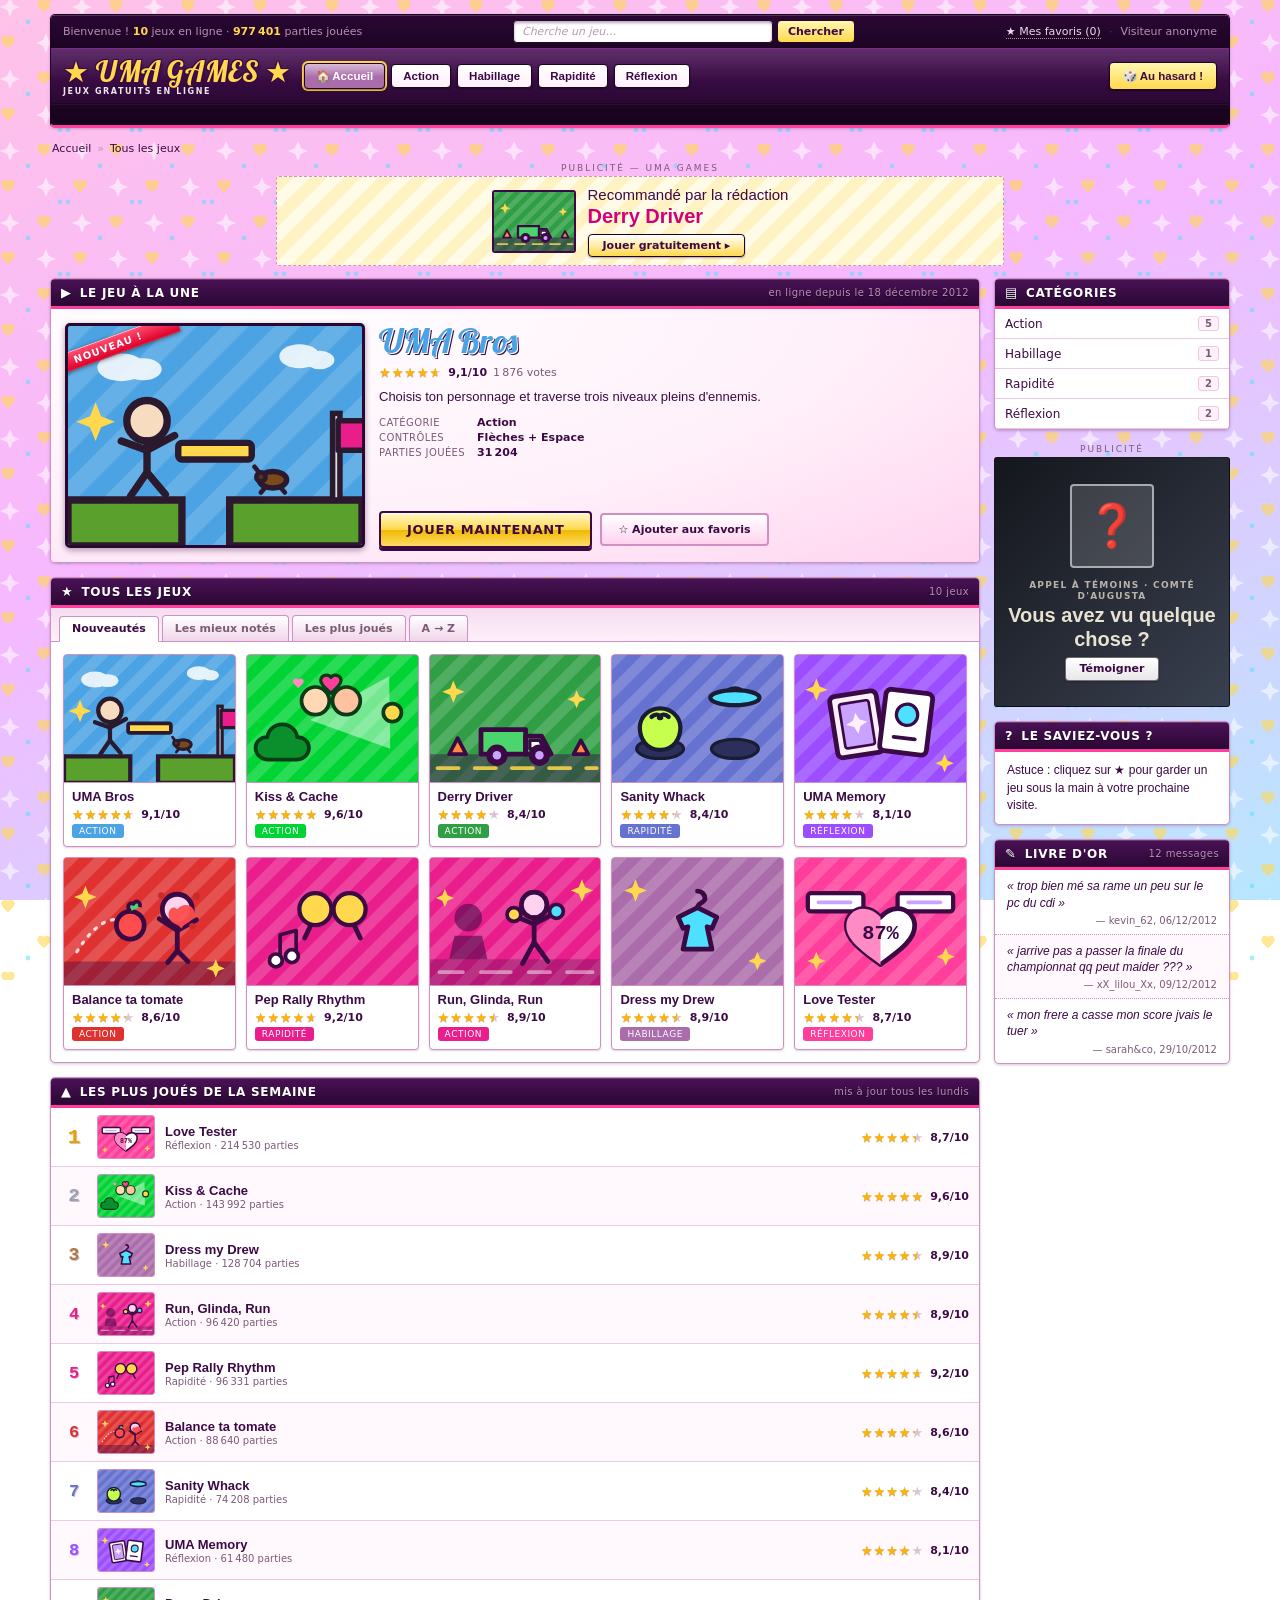
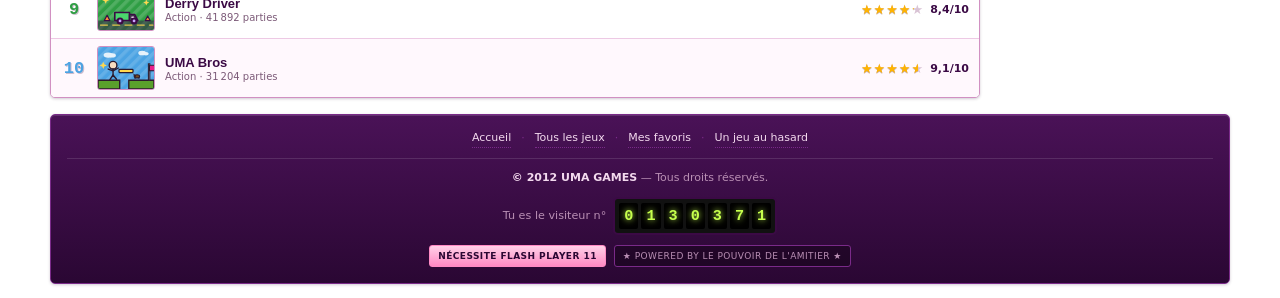
==== commit ff54b19a: "Câble les 14 familles d'images et documente la procédure Chaque famille est maintenant consommée par" ====
--- a/index.html
+++ b/index.html
@@ -240,7 +240,7 @@
     lienImg.setAttribute("aria-label", "Jouer à " + jeu.titre);
 
     const img = document.createElement("img");
-    img.src = jeu.vignette;
+    img.src = (window.umaVignette && umaVignette(jeu.id)) || jeu.vignette;
     img.alt = "";
     lienImg.appendChild(img);
 
@@ -407,7 +407,7 @@
     cadre.className = "carte-vignette";
 
     const img = document.createElement("img");
-    img.src = jeu.vignette;
+    img.src = (window.umaVignette && umaVignette(jeu.id)) || jeu.vignette;
     img.alt = "";
     img.loading = "lazy";
     cadre.appendChild(img);
@@ -474,7 +474,7 @@
 
       const img = document.createElement("img");
       img.className = "rang-vignette";
-      img.src = jeu.vignette;
+      img.src = (window.umaVignette && umaVignette(jeu.id)) || jeu.vignette;
       img.alt = "";
       img.loading = "lazy";
 
